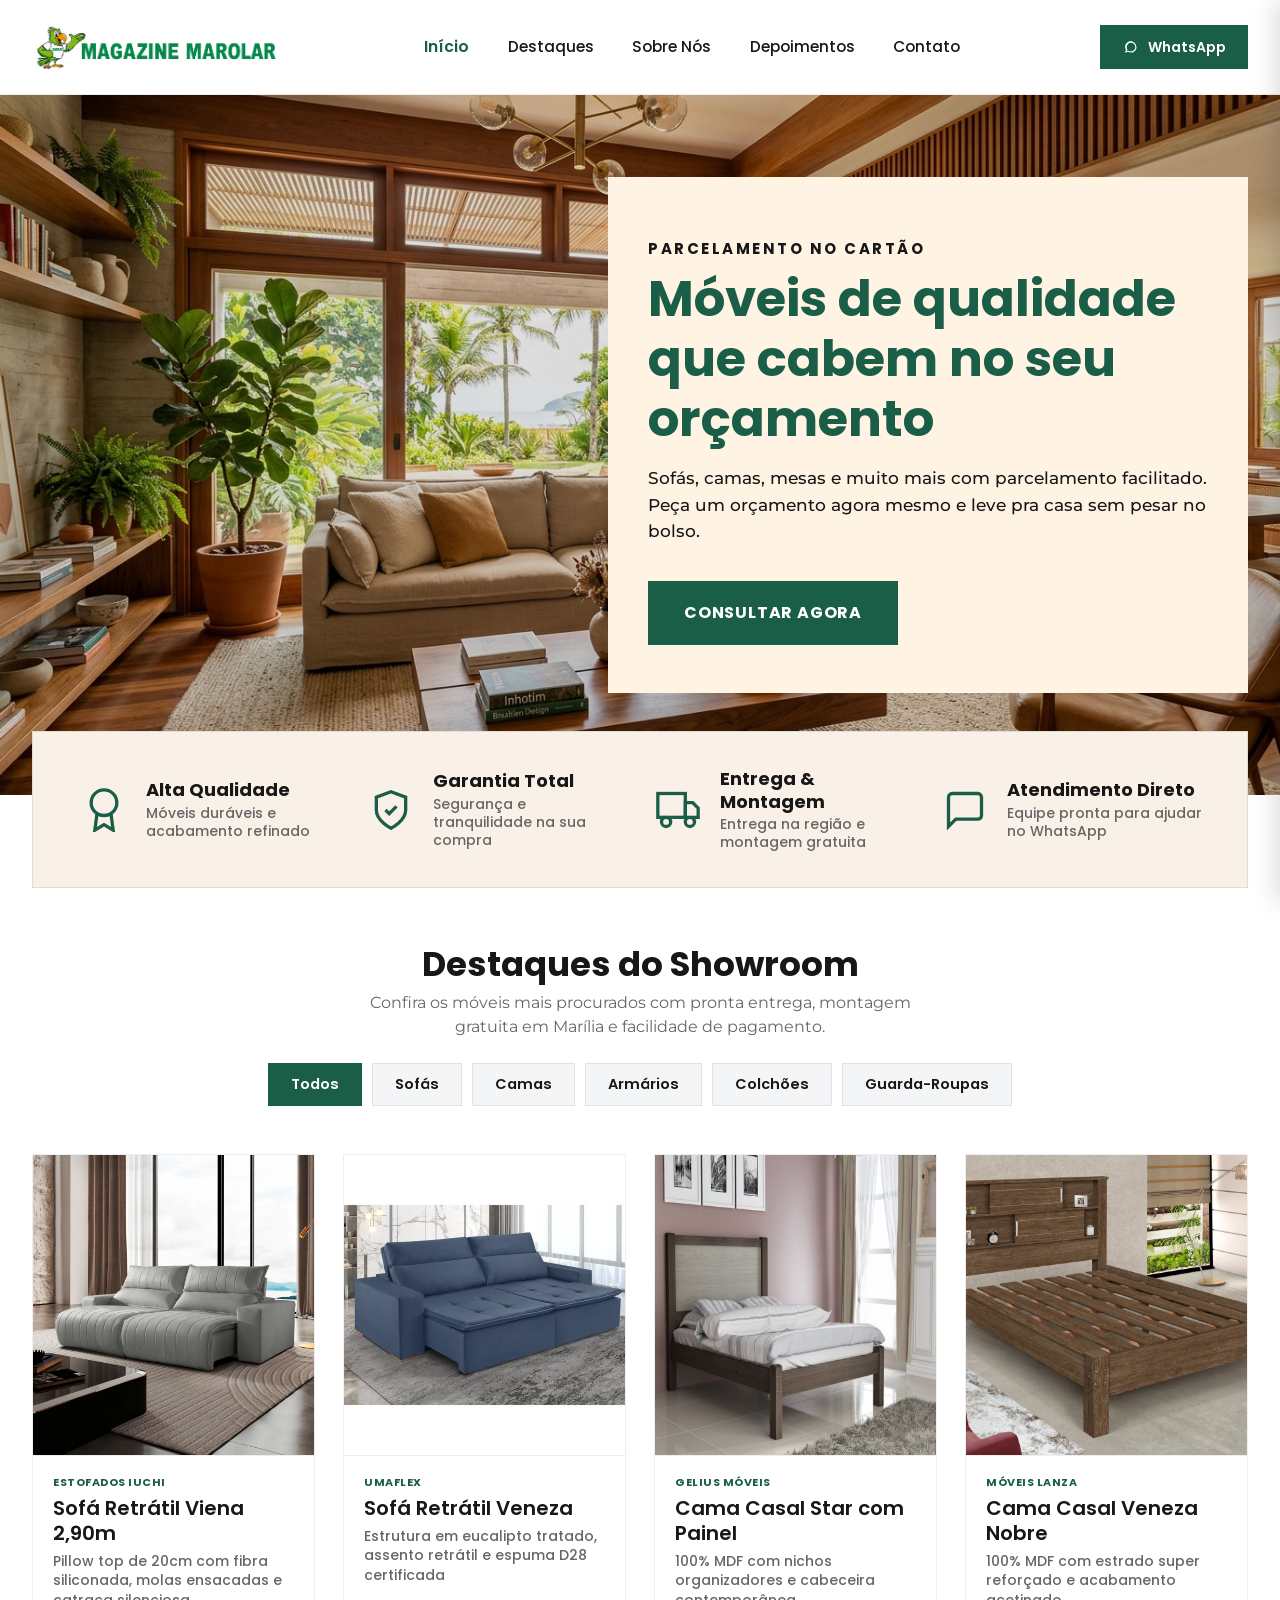
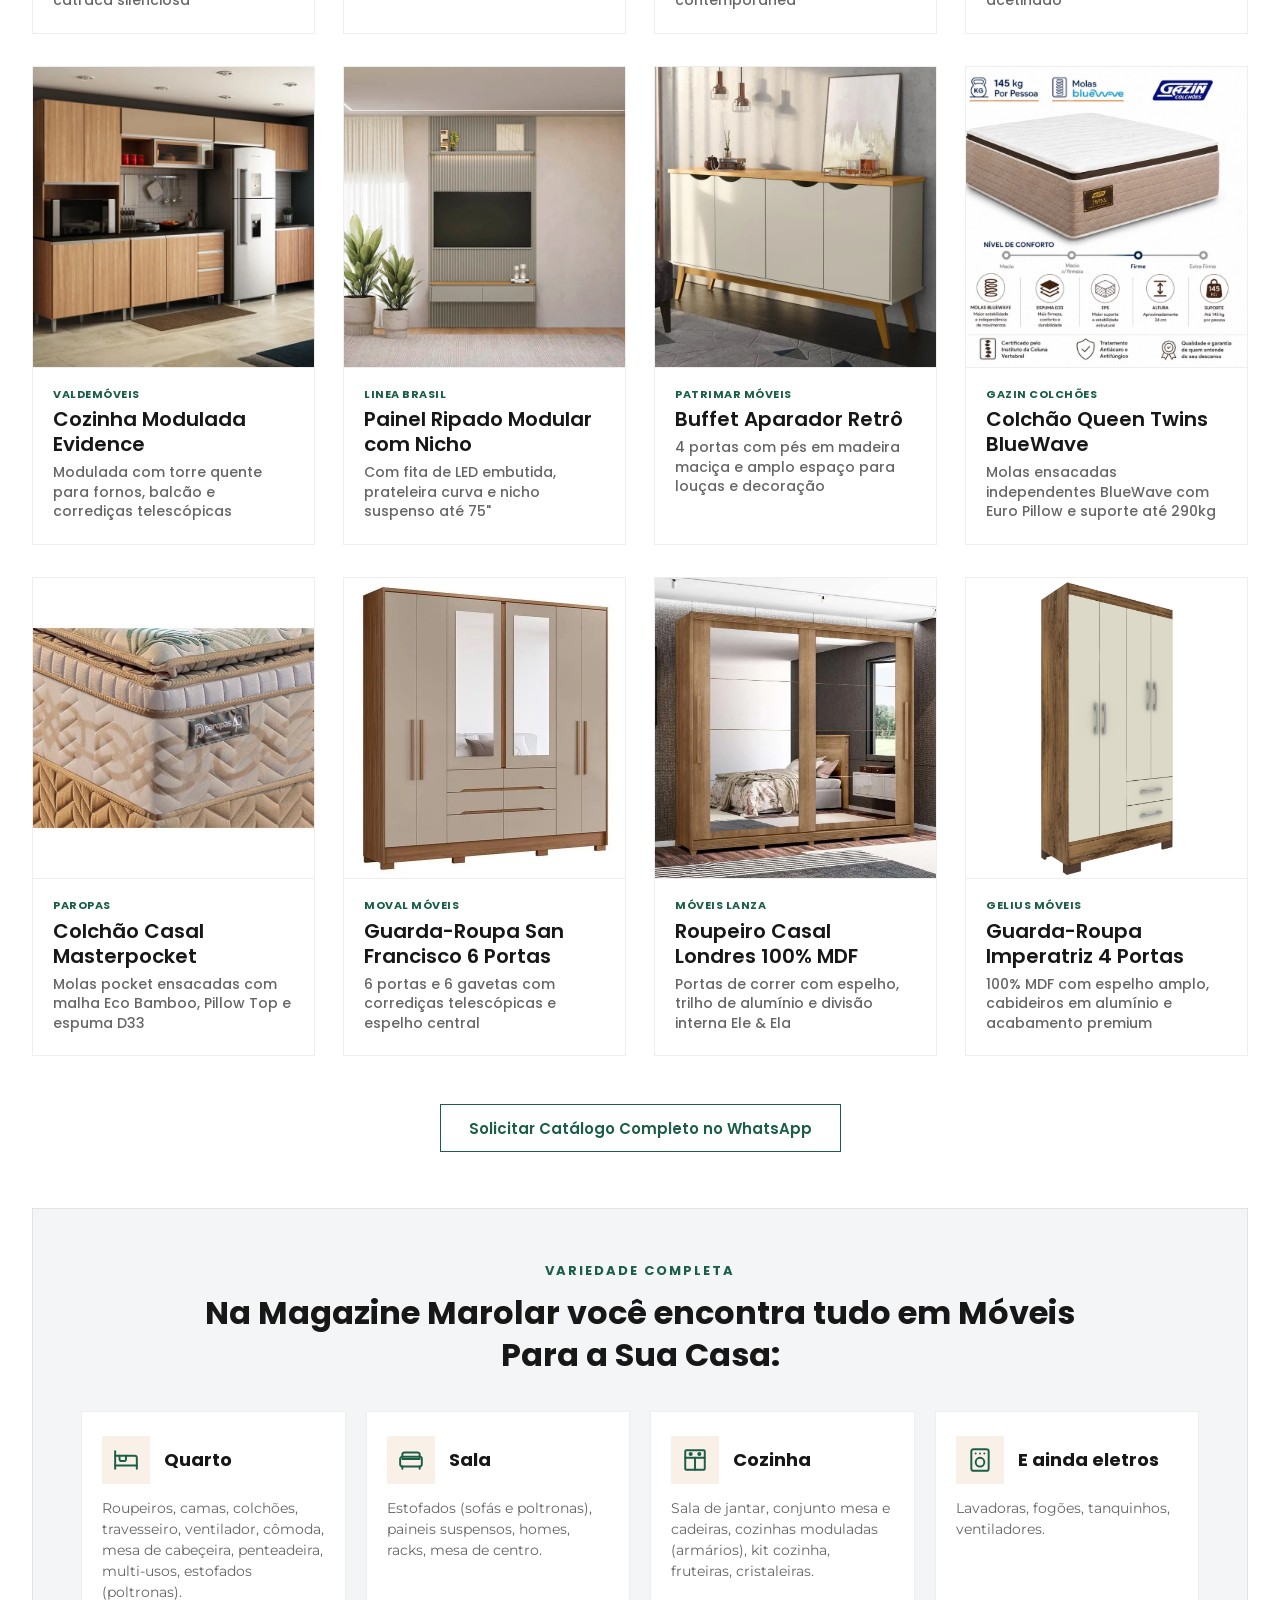
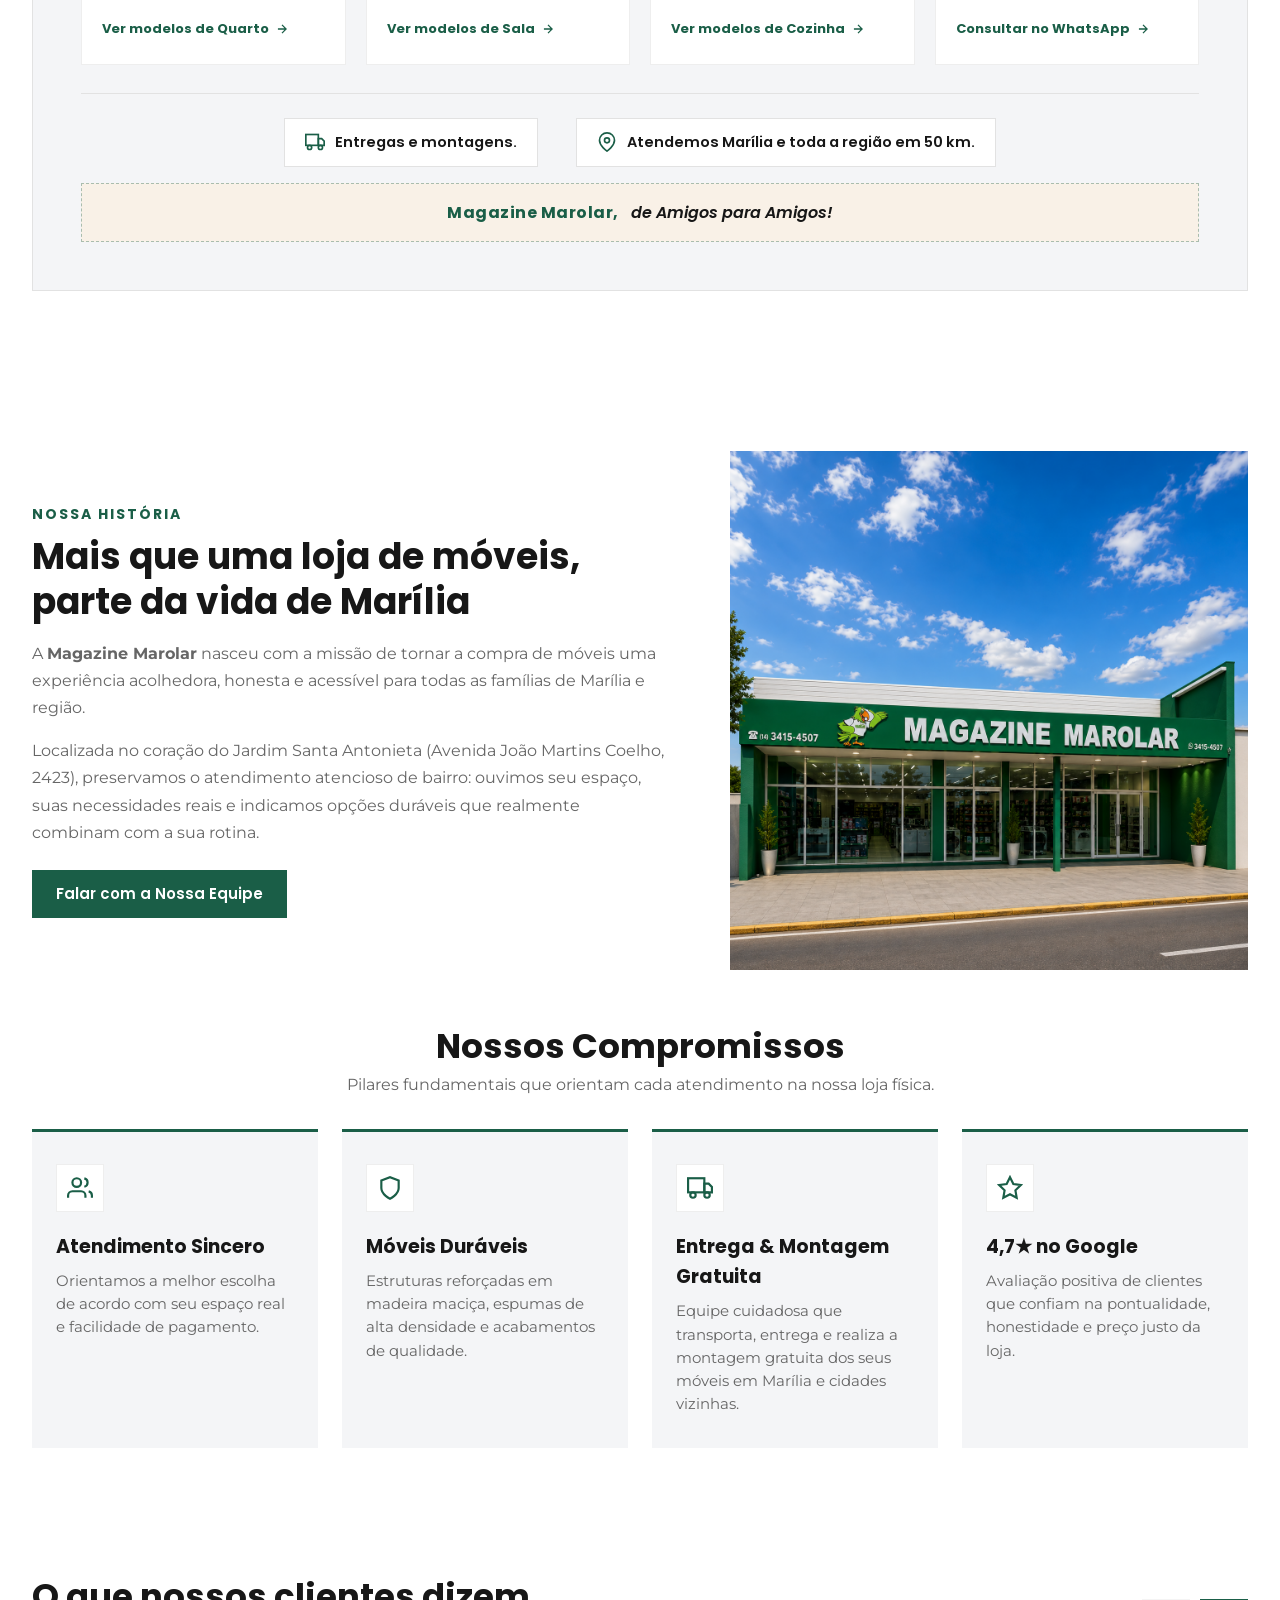
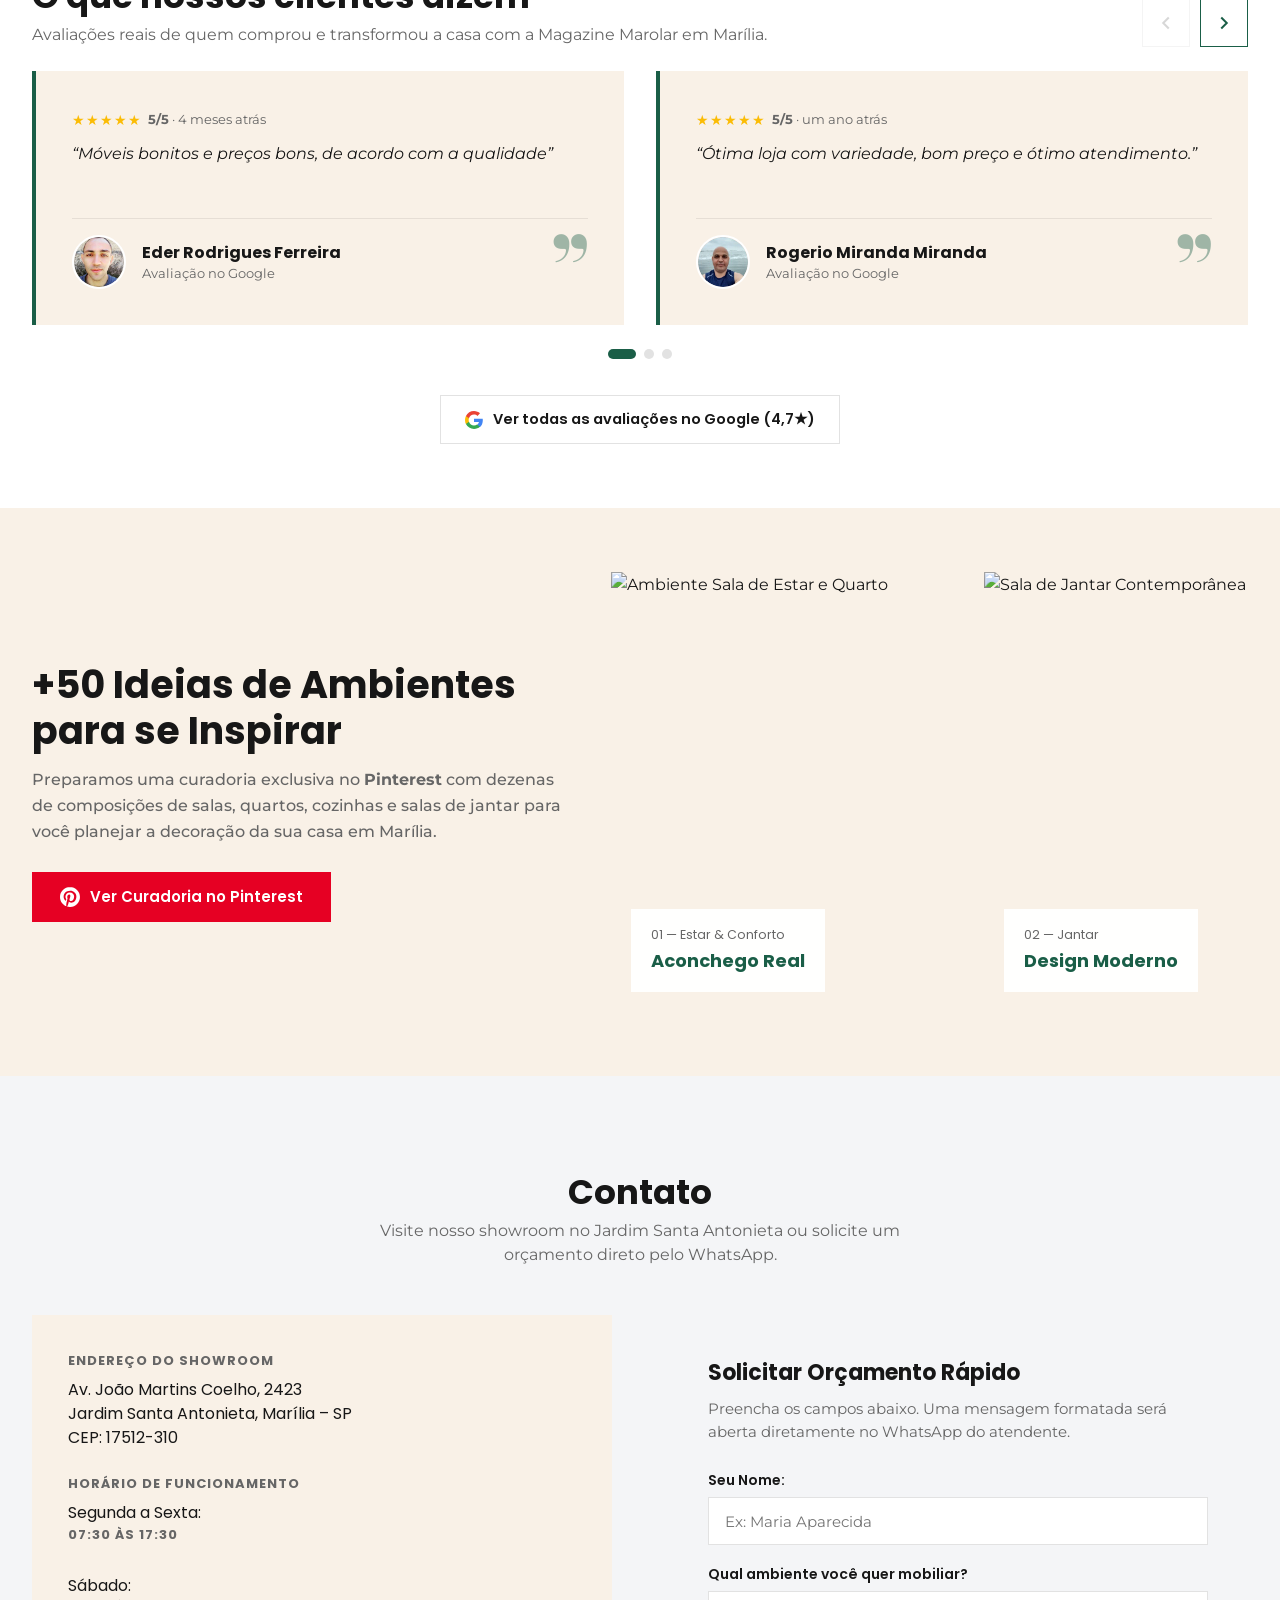
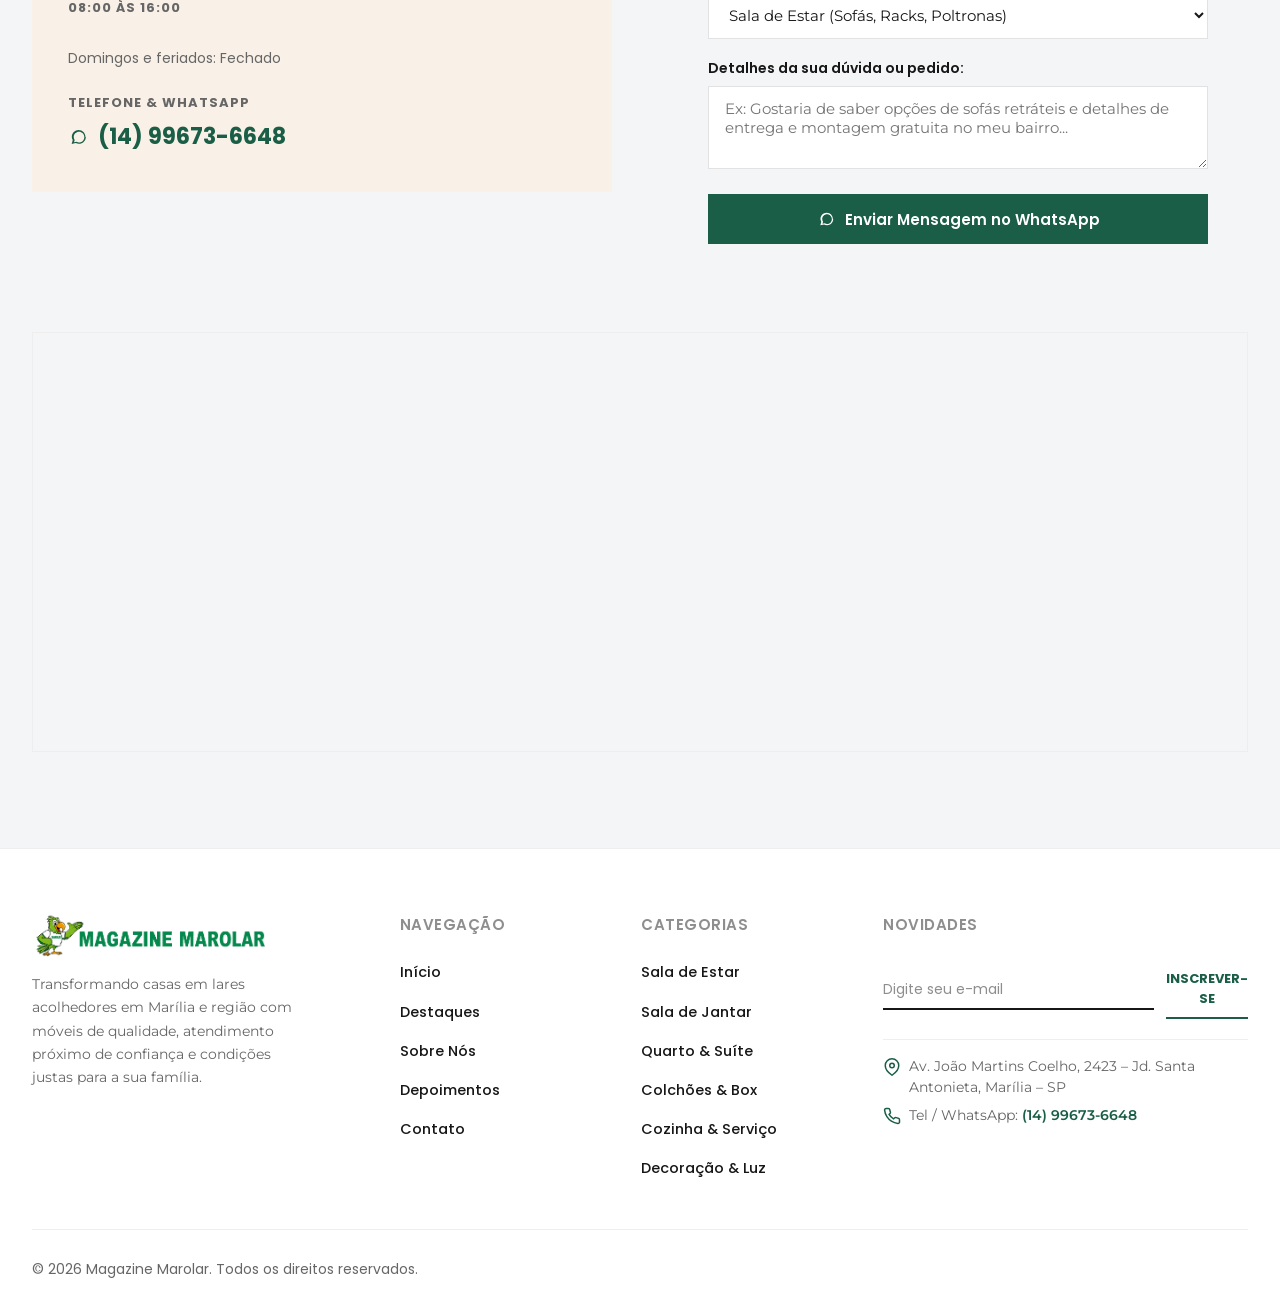
==== index.html @ 7751a925 "feat: adiciona secao integrada Tudo em Moveis para a sua Casa abaixo do catalogo" ====
<!DOCTYPE html>
<html lang="pt-BR">
<head>
  <meta charset="UTF-8">
  <meta name="viewport" content="width=device-width, initial-scale=1.0">
  <title>Magazine Marolar — Móveis e artigos para casa em Marília</title>
  <meta name="description" content="Magazine Marolar em Marília - SP: móveis para sala, quarto, cozinha, colchões e decoração com atendimento acolhedor de bairro, facilidade de pagamento, entrega na região e montagem gratuita.">
  <meta name="keywords" content="móveis Marília, loja de móveis Marília SP, sofás Marília, colchões Marília, Magazine Marolar, móveis Jardim Santa Antonieta">
  <link rel="canonical" href="https://magazinemarolar.com.br/">

  <!-- Favicon / Logo -->
  <link rel="icon" type="image/png" href="public/favicon.png">
  <link rel="apple-touch-icon" href="public/favicon.png">

  <!-- Open Graph -->
  <meta property="og:type" content="website">
  <meta property="og:title" content="Magazine Marolar — Móveis e artigos para casa em Marília">
  <meta property="og:description" content="Móveis para sala, quarto, cozinha e descanso com atendimento de bairro acolhedor e preço justo em Marília - SP.">
  <meta property="og:image" content="public/logo.png">
  <meta property="og:url" content="https://magazinemarolar.com.br/">

  <!-- Google Fonts: Fraunces, Poppins e Montserrat -->
  <link rel="preconnect" href="https://fonts.googleapis.com">
  <link rel="preconnect" href="https://fonts.gstatic.com" crossorigin>
  <link href="https://fonts.googleapis.com/css2?family=Fraunces:opsz,wght@9..144,400;9..144,600;9..144,700;9..144,900&family=Montserrat:ital,wght@0,300..800;1,300..800&family=Poppins:ital,wght@0,300;0,400;0,500;0,600;0,700;0,800;0,900;1,400;1,600&display=swap" rel="stylesheet">

  <link rel="stylesheet" href="css/style.css">

  <!-- Schema.org JSON-LD -->
  <script type="application/ld+json">
  {
    "@context": "https://schema.org",
    "@type": "FurnitureStore",
    "name": "Magazine Marolar",
    "image": "https://magazinemarolar.com.br/public/logo.png",
    "@id": "https://magazinemarolar.com.br",
    "url": "https://magazinemarolar.com.br",
    "telephone": "+5514996736648",
    "priceRange": "$$",
    "address": {
      "@type": "PostalAddress",
      "streetAddress": "Av. João Martins Coelho, 2423",
      "addressLocality": "Marília",
      "addressRegion": "SP",
      "postalCode": "17512-310",
      "addressCountry": "BR"
    },
    "geo": {
      "@type": "GeoCoordinates",
      "latitude": -22.1546776,
      "longitude": -49.9636192
    },
    "openingHoursSpecification": [
      {
        "@type": "OpeningHoursSpecification",
        "dayOfWeek": ["Monday", "Tuesday", "Wednesday", "Thursday", "Friday"],
        "opens": "07:30",
        "closes": "17:30"
      },
      {
        "@type": "OpeningHoursSpecification",
        "dayOfWeek": "Saturday",
        "opens": "08:00",
        "closes": "16:00"
      }
    ],
    "aggregateRating": {
      "@type": "AggregateRating",
      "ratingValue": "4.7",
      "reviewCount": "84"
    }
  }
  </script>
</head>
<body>

  <!-- ==========================================================================
       1. CABEÇALHO / HEADER (Logo Oficial + Menu na Ordem Correta)
       ========================================================================== -->
  <header class="site-header">
    <div class="container header-inner">
      <!-- Logo Oficial -->
      <a href="#inicio" class="brand-logo" aria-label="Magazine Marolar - Página Inicial">
        <img src="public/logo.png" alt="Magazine Marolar - Móveis e Artigos para Casa" class="site-logo-img">
      </a>

      <!-- Navegação Principal (Destaques, Sobre Nós, Depoimentos, Contato) -->
      <nav class="main-nav" aria-label="Navegação Principal">
        <ul class="nav-list">
          <li><a href="#inicio" class="nav-link active">Início</a></li>
          <li><a href="#produtos" class="nav-link">Destaques</a></li>
          <li><a href="#sobre" class="nav-link">Sobre Nós</a></li>
          <li><a href="#depoimentos" class="nav-link">Depoimentos</a></li>
          <li><a href="#contato" class="nav-link">Contato</a></li>
        </ul>
      </nav>

      <!-- Ações do Cabeçalho: Botão de WhatsApp -->
      <div class="header-actions">
        <a href="https://wa.me/5514996736648?text=Ol%C3%A1!%20Estou%20no%20site%20da%20Magazine%20Marolar%20e%20gostaria%20de%20um%20atendimento." target="_blank" rel="noopener noreferrer" class="btn-primary header-cta-desktop" style="height: 44px; padding: 0 22px; font-size: 14px; display: inline-flex; align-items: center; gap: 8px;">
          <svg width="18" height="18" viewBox="0 0 24 24" fill="currentColor"><path d="M12.031 6.172c-3.181 0-5.767 2.586-5.768 5.766-.001 1.298.38 2.27 1.019 3.287l-.711 2.598 2.664-.699c.971.53 1.83.81 2.796.81 3.183 0 5.769-2.588 5.77-5.768 0-3.18-2.587-5.794-5.77-5.794zm7.42 5.767c0 4.103-3.337 7.44-7.44 7.44-1.282 0-2.502-.335-3.578-.921l-4.433 1.163 1.183-4.32c-.672-1.127-1.03-2.42-1.03-3.362 0-4.103 3.337-7.44 7.44-7.44 4.104 0 7.458 3.337 7.458 7.44z"/></svg>
          WhatsApp
        </a>

        <!-- Botão Menu Mobile -->
        <button class="menu-toggle" aria-label="Abrir Menu Mobile" aria-expanded="false" aria-controls="mobile-nav-drawer">
          <svg width="28" height="28" viewBox="0 0 24 24" fill="none" stroke="currentColor" stroke-width="2"><line x1="3" y1="12" x2="21" y2="12"></line><line x1="3" y1="6" x2="21" y2="6"></line><line x1="3" y1="18" x2="21" y2="18"></line></svg>
        </button>
      </div>
    </div>
  </header>

  <!-- DRAWER MOBILE -->
  <div class="mobile-drawer-overlay" aria-hidden="true"></div>
  <aside class="mobile-drawer" id="mobile-nav-drawer" aria-hidden="true">
    <div class="mobile-drawer-header">
      <img src="public/logo.png" alt="Magazine Marolar" class="drawer-logo-img">
      <button class="mobile-drawer-close" aria-label="Fechar Menu" style="background:none; border:none; cursor:pointer;">
        <svg width="24" height="24" viewBox="0 0 24 24" fill="none" stroke="currentColor" stroke-width="2"><line x1="18" y1="6" x2="6" y2="18"></line><line x1="6" y1="6" x2="18" y2="18"></line></svg>
      </button>
    </div>
    <ul class="mobile-nav-list">
      <li><a href="#inicio" class="mobile-nav-link active">Início</a></li>
      <li><a href="#produtos" class="mobile-nav-link">Destaques</a></li>
      <li><a href="#sobre" class="mobile-nav-link">Sobre Nós</a></li>
      <li><a href="#depoimentos" class="mobile-nav-link">Depoimentos</a></li>
      <li><a href="#contato" class="mobile-nav-link">Contato</a></li>
    </ul>

    <div style="margin-top: auto; display: flex; flex-direction: column; gap: 12px;">
      <a href="https://wa.me/5514996736648" target="_blank" rel="noopener noreferrer" class="btn-primary" style="width: 100%; display: inline-flex; align-items: center; justify-content: center; gap: 8px;">
        <svg width="20" height="20" viewBox="0 0 24 24" fill="currentColor"><path d="M12.031 6.172c-3.181 0-5.767 2.586-5.768 5.766-.001 1.298.38 2.27 1.019 3.287l-.711 2.598 2.664-.699c.971.53 1.83.81 2.796.81 3.183 0 5.769-2.588 5.77-5.768 0-3.18-2.587-5.794-5.77-5.794zm7.42 5.767c0 4.103-3.337 7.44-7.44 7.44-1.282 0-2.502-.335-3.578-.921l-4.433 1.163 1.183-4.32c-.672-1.127-1.03-2.42-1.03-3.362 0-4.103 3.337-7.44 7.44-7.44 4.104 0 7.458 3.337 7.458 7.44z"/></svg>
        Falar no WhatsApp
      </a>
      <span style="font-size: 12px; color: var(--text-secondary); text-align: center;">
        Av. João Martins Coelho, 2423 · Jd. Santa Antonieta, Marília
      </span>
    </div>
  </aside>

  <main>
    <!-- ==========================================================================
         2. HERO SECTION (Nova Copy de Parcelamento + Sem Border Radius + Sem Sombra)
         ========================================================================== -->
    <section class="hero-furniro" id="inicio">
      <div class="container hero-container-inner">
        <div class="hero-panel-card">
          <span class="eyebrow">PARCELAMENTO NO CARTÃO</span>
          <h1>Móveis de qualidade que cabem no seu orçamento</h1>
          <p>
            Sofás, camas, mesas e muito mais com parcelamento facilitado. Peça um orçamento agora mesmo e leve pra casa sem pesar no bolso.
          </p>
          <a href="https://wa.me/5514996736648?text=Ol%C3%A1!%20Gostaria%20de%20solicitar%20um%20or%C3%A7amento%20com%20parcelamento%20facilitado%20na%20Magazine%20Marolar." target="_blank" rel="noopener noreferrer" class="btn-furniro-hero">
            CONSULTAR AGORA
          </a>
        </div>
      </div>
    </section>

    <!-- ==========================================================================
         3. TARJA DE DIFERENCIAIS FLUTUANTE (Ícones SVG + Sem Sombra)
         ========================================================================== -->
    <div class="container floating-trust-wrapper">
      <div class="floating-trust-card">
        <div class="floating-trust-grid">
          <!-- Item 1: Alta Qualidade -->
          <div class="trust-card-furniro">
            <div class="trust-icon-furniro">
              <svg width="44" height="44" viewBox="0 0 24 24" fill="none" stroke="currentColor" stroke-width="1.8"><circle cx="12" cy="8" r="7"></circle><polyline points="8.21 13.89 7 23 12 20 17 23 15.79 13.88"></polyline></svg>
            </div>
            <div class="trust-text-furniro">
              <h4>Alta Qualidade</h4>
              <p>Móveis duráveis e acabamento refinado</p>
            </div>
          </div>

          <!-- Item 2: Garantia Total -->
          <div class="trust-card-furniro">
            <div class="trust-icon-furniro">
              <svg width="44" height="44" viewBox="0 0 24 24" fill="none" stroke="currentColor" stroke-width="1.8"><path d="M12 22s8-4 8-10V5l-8-3-8 3v7c0 6 8 10 8 10z"></path><polyline points="9 12 11 14 15 10"></polyline></svg>
            </div>
            <div class="trust-text-furniro">
              <h4>Garantia Total</h4>
              <p>Segurança e tranquilidade na sua compra</p>
            </div>
          </div>

          <!-- Item 3: Entrega & Montagem Gratuita -->
          <div class="trust-card-furniro">
            <div class="trust-icon-furniro">
              <svg width="44" height="44" viewBox="0 0 24 24" fill="none" stroke="currentColor" stroke-width="1.8"><rect x="1" y="3" width="15" height="13"></rect><polygon points="16 8 20 8 23 11 23 16 16 16 16 8"></polygon><circle cx="5.5" cy="18.5" r="2.5"></circle><circle cx="18.5" cy="18.5" r="2.5"></circle></svg>
            </div>
            <div class="trust-text-furniro">
              <h4>Entrega &amp; Montagem</h4>
              <p>Entrega na região e montagem gratuita</p>
            </div>
          </div>

          <!-- Item 4: Atendimento Direto -->
          <div class="trust-card-furniro">
            <div class="trust-icon-furniro">
              <svg width="44" height="44" viewBox="0 0 24 24" fill="none" stroke="currentColor" stroke-width="1.8"><path d="M21 15a2 2 0 0 1-2 2H7l-4 4V5a2 2 0 0 1 2-2h14a2 2 0 0 1 2 2z"></path></svg>
            </div>
            <div class="trust-text-furniro">
              <h4>Atendimento Direto</h4>
              <p>Equipe pronta para ajudar no WhatsApp</p>
            </div>
          </div>
        </div>
      </div>
    </div>

    <!-- ==========================================================================
         4. DESTAQUES DO SHOWROOM (Filtros por Categoria & Marcas Parceiras)
         ========================================================================== -->
    <section class="section bg-white" id="produtos" style="padding-top: 16px;">
      <div class="container">
        <div class="section-header">
          <h2>Destaques do Showroom</h2>
          <p>Confira os móveis mais procurados com pronta entrega, montagem gratuita em Marília e facilidade de pagamento.</p>
          
          <!-- Filtros por Categoria -->
          <div class="showroom-filter-tabs">
            <button class="showroom-filter-btn active" data-filter="all">Todos</button>
            <button class="showroom-filter-btn" data-filter="sofas">Sofás</button>
            <button class="showroom-filter-btn" data-filter="camas">Camas</button>
            <button class="showroom-filter-btn" data-filter="armarios">Armários</button>
            <button class="showroom-filter-btn" data-filter="colchoes">Colchões</button>
            <button class="showroom-filter-btn" data-filter="guarda-roupas">Guarda-roupas</button>
          </div>
        </div>

        <div class="products-furniro-grid">
          <!-- 1. SOFÁS: Estofados Iuchi -->
          <div class="product-card-furniro" data-category="sofas">
            <div class="product-furniro-thumb">
              <img src="public/showroom/sofa-iuchi.jpg" alt="Sofá Retrátil e Reclinável Viena 2,90m - Estofados Iuchi">
              <div class="product-card-overlay">
                <a href="https://wa.me/5514996736648?text=Ol%C3%A1!%20Gostaria%20de%20consultar%20o%20*Sof%C3%A1%20Retr%C3%A1til%20Viena%202%2C90m%20(Estofados%20Iuchi)*." target="_blank" rel="noopener noreferrer" class="btn-overlay-card">
                  Consultar WhatsApp
                </a>
                <div class="overlay-actions-row">
                  <a href="https://wa.me/5514996736648?text=Ol%C3%A1!%20Quero%20or%C3%A7amento%20do%20Sof%C3%A1%20Viena%20Iuchi." target="_blank" rel="noopener noreferrer" class="overlay-action-link">Orçamento Rápido</a>
                </div>
              </div>
            </div>
            <div class="product-furniro-body">
              <span class="product-card-brand-badge">Estofados Iuchi</span>
              <h3 class="product-furniro-name">Sofá Retrátil Viena 2,90m</h3>
              <p class="product-furniro-desc">Pillow top de 20cm com fibra siliconada, molas ensacadas e catraca silenciosa</p>
            </div>
          </div>

          <!-- 2. SOFÁS: Umaflex -->
          <div class="product-card-furniro" data-category="sofas">
            <div class="product-furniro-thumb">
              <img src="public/showroom/sofa-umaflex.jpg" alt="Sofá Retrátil e Reclinável Veneza 3 Lugares - Umaflex">
              <div class="product-card-overlay">
                <a href="https://wa.me/5514996736648?text=Ol%C3%A1!%20Gostaria%20de%20consultar%20o%20*Sof%C3%A1%20Retr%C3%A1til%20Veneza%20(Umaflex)*." target="_blank" rel="noopener noreferrer" class="btn-overlay-card">
                  Consultar WhatsApp
                </a>
                <div class="overlay-actions-row">
                  <a href="https://wa.me/5514996736648?text=Ol%C3%A1!%20Quero%20or%C3%A7amento%20do%20Sof%C3%A1%20Umaflex." target="_blank" rel="noopener noreferrer" class="overlay-action-link">Orçamento Rápido</a>
                </div>
              </div>
            </div>
            <div class="product-furniro-body">
              <span class="product-card-brand-badge">Umaflex</span>
              <h3 class="product-furniro-name">Sofá Retrátil Veneza</h3>
              <p class="product-furniro-desc">Estrutura em eucalipto tratado, assento retrátil e espuma D28 certificada</p>
            </div>
          </div>

          <!-- 3. CAMAS: Gelius Móveis -->
          <div class="product-card-furniro" data-category="camas">
            <div class="product-furniro-thumb">
              <img src="public/showroom/cama-gelius.jpg" alt="Cama Casal Star com Painel - Gelius Móveis">
              <div class="product-card-overlay">
                <a href="https://wa.me/5514996736648?text=Ol%C3%A1!%20Gostaria%20de%20consultar%20a%20*Cama%20Casal%20Star%20(Gelius%20M%C3%B3veis)*." target="_blank" rel="noopener noreferrer" class="btn-overlay-card">
                  Consultar WhatsApp
                </a>
                <div class="overlay-actions-row">
                  <a href="https://wa.me/5514996736648?text=Ol%C3%A1!%20Quero%20or%C3%A7amento%20da%20Cama%20Gelius." target="_blank" rel="noopener noreferrer" class="overlay-action-link">Orçamento Rápido</a>
                </div>
              </div>
            </div>
            <div class="product-furniro-body">
              <span class="product-card-brand-badge">Gelius Móveis</span>
              <h3 class="product-furniro-name">Cama Casal Star com Painel</h3>
              <p class="product-furniro-desc">100% MDF com nichos organizadores e cabeceira contemporânea</p>
            </div>
          </div>

          <!-- 4. CAMAS: Móveis Lanza -->
          <div class="product-card-furniro" data-category="camas">
            <div class="product-furniro-thumb">
              <img src="public/showroom/cama-lanza.jpg" alt="Cama Casal Veneza Nobre 100% MDF - Móveis Lanza">
              <div class="product-card-overlay">
                <a href="https://wa.me/5514996736648?text=Ol%C3%A1!%20Gostaria%20de%20consultar%20a%20*Cama%20Casal%20Veneza%20Nobre%20(M%C3%B3veis%20Lanza)*." target="_blank" rel="noopener noreferrer" class="btn-overlay-card">
                  Consultar WhatsApp
                </a>
                <div class="overlay-actions-row">
                  <a href="https://wa.me/5514996736648?text=Ol%C3%A1!%20Quero%20or%C3%A7amento%20da%20Cama%20Lanza." target="_blank" rel="noopener noreferrer" class="overlay-action-link">Orçamento Rápido</a>
                </div>
              </div>
            </div>
            <div class="product-furniro-body">
              <span class="product-card-brand-badge">Móveis Lanza</span>
              <h3 class="product-furniro-name">Cama Casal Veneza Nobre</h3>
              <p class="product-furniro-desc">100% MDF com estrado super reforçado e acabamento acetinado</p>
            </div>
          </div>

          <!-- 5. ARMÁRIOS: Valdemóveis -->
          <div class="product-card-furniro" data-category="armarios">
            <div class="product-furniro-thumb">
              <img src="public/showroom/cozinha-valdemoveis.jpg" alt="Cozinha Modulada Evidence com Tampos - Valdemóveis">
              <div class="product-card-overlay">
                <a href="https://wa.me/5514996736648?text=Ol%C3%A1!%20Gostaria%20de%20consultar%20a%20*Cozinha%20Modulada%20Evidence%20(Valdem%C3%B3veis)*." target="_blank" rel="noopener noreferrer" class="btn-overlay-card">
                  Consultar WhatsApp
                </a>
                <div class="overlay-actions-row">
                  <a href="https://wa.me/5514996736648?text=Ol%C3%A1!%20Quero%20or%C3%A7amento%20da%20Cozinha%20Valdem%C3%B3veis." target="_blank" rel="noopener noreferrer" class="overlay-action-link">Orçamento Rápido</a>
                </div>
              </div>
            </div>
            <div class="product-furniro-body">
              <span class="product-card-brand-badge">Valdemóveis</span>
              <h3 class="product-furniro-name">Cozinha Modulada Evidence</h3>
              <p class="product-furniro-desc">Modulada com torre quente para fornos, balcão e corrediças telescópicas</p>
            </div>
          </div>

          <!-- 6. ARMÁRIOS: Linea Brasil -->
          <div class="product-card-furniro" data-category="armarios">
            <div class="product-furniro-thumb">
              <img src="public/showroom/painel-linea.jpg" alt="Painel Ripado Modular com Nicho e Prateleira Curva - Linea Brasil">
              <div class="product-card-overlay">
                <a href="https://wa.me/5514996736648?text=Ol%C3%A1!%20Gostaria%20de%20consultar%20o%20*Painel%20Ripado%20Modular%20(Linea%20Brasil)*." target="_blank" rel="noopener noreferrer" class="btn-overlay-card">
                  Consultar WhatsApp
                </a>
                <div class="overlay-actions-row">
                  <a href="https://wa.me/5514996736648?text=Ol%C3%A1!%20Quero%20or%C3%A7amento%20do%20Painel%20Linea%20Brasil." target="_blank" rel="noopener noreferrer" class="overlay-action-link">Orçamento Rápido</a>
                </div>
              </div>
            </div>
            <div class="product-furniro-body">
              <span class="product-card-brand-badge">Linea Brasil</span>
              <h3 class="product-furniro-name">Painel Ripado Modular com Nicho</h3>
              <p class="product-furniro-desc">Com fita de LED embutida, prateleira curva e nicho suspenso até 75"</p>
            </div>
          </div>

          <!-- 7. ARMÁRIOS: Patrimar Móveis -->
          <div class="product-card-furniro" data-category="armarios">
            <div class="product-furniro-thumb">
              <img src="public/showroom/buffet-patrimar.jpg" alt="Buffet Aparador Retrô 4 Portas - Patrimar Móveis">
              <div class="product-card-overlay">
                <a href="https://wa.me/5514996736648?text=Ol%C3%A1!%20Gostaria%20de%20consultar%20o%20*Buffet%20Aparador%20Retr%C3%B4%20(Patrimar%20M%C3%B3veis)*." target="_blank" rel="noopener noreferrer" class="btn-overlay-card">
                  Consultar WhatsApp
                </a>
                <div class="overlay-actions-row">
                  <a href="https://wa.me/5514996736648?text=Ol%C3%A1!%20Quero%20or%C3%A7amento%20do%20Buffet%20Patrimar." target="_blank" rel="noopener noreferrer" class="overlay-action-link">Orçamento Rápido</a>
                </div>
              </div>
            </div>
            <div class="product-furniro-body">
              <span class="product-card-brand-badge">Patrimar Móveis</span>
              <h3 class="product-furniro-name">Buffet Aparador Retrô</h3>
              <p class="product-furniro-desc">4 portas com pés em madeira maciça e amplo espaço para louças e decoração</p>
            </div>
          </div>

          <!-- 8. COLCHÕES: Gazin Colchões -->
          <div class="product-card-furniro" data-category="colchoes">
            <div class="product-furniro-thumb">
              <img src="public/showroom/colchao-gazin.jpg" alt="Colchão Queen Twins Molas BlueWave - Gazin Colchões">
              <div class="product-card-overlay">
                <a href="https://wa.me/5514996736648?text=Ol%C3%A1!%20Gostaria%20de%20consultar%20o%20*Colch%C3%A3o%20Twins%20BlueWave%20(Gazin%20Colch%C3%B5es)*." target="_blank" rel="noopener noreferrer" class="btn-overlay-card">
                  Consultar WhatsApp
                </a>
                <div class="overlay-actions-row">
                  <a href="https://wa.me/5514996736648?text=Ol%C3%A1!%20Quero%20or%C3%A7amento%20do%20Colch%C3%A3o%20Gazin." target="_blank" rel="noopener noreferrer" class="overlay-action-link">Orçamento Rápido</a>
                </div>
              </div>
            </div>
            <div class="product-furniro-body">
              <span class="product-card-brand-badge">Gazin Colchões</span>
              <h3 class="product-furniro-name">Colchão Queen Twins BlueWave</h3>
              <p class="product-furniro-desc">Molas ensacadas independentes BlueWave com Euro Pillow e suporte até 290kg</p>
            </div>
          </div>

          <!-- 9. COLCHÕES: Paropas -->
          <div class="product-card-furniro" data-category="colchoes">
            <div class="product-furniro-thumb">
              <img src="public/showroom/colchao-paropas.jpg" alt="Colchão Casal Masterpocket Eco Bamboo - Paropas">
              <div class="product-card-overlay">
                <a href="https://wa.me/5514996736648?text=Ol%C3%A1!%20Gostaria%20de%20consultar%20o%20*Colch%C3%A3o%20Masterpocket%20(Paropas)*." target="_blank" rel="noopener noreferrer" class="btn-overlay-card">
                  Consultar WhatsApp
                </a>
                <div class="overlay-actions-row">
                  <a href="https://wa.me/5514996736648?text=Ol%C3%A1!%20Quero%20or%C3%A7amento%20do%20Colch%C3%A3o%20Paropas." target="_blank" rel="noopener noreferrer" class="overlay-action-link">Orçamento Rápido</a>
                </div>
              </div>
            </div>
            <div class="product-furniro-body">
              <span class="product-card-brand-badge">Paropas</span>
              <h3 class="product-furniro-name">Colchão Casal Masterpocket</h3>
              <p class="product-furniro-desc">Molas pocket ensacadas com malha Eco Bamboo, Pillow Top e espuma D33</p>
            </div>
          </div>

          <!-- 10. GUARDA-ROUPAS: Moval Móveis -->
          <div class="product-card-furniro" data-category="guarda-roupas">
            <div class="product-furniro-thumb">
              <img src="public/showroom/guarda-roupa-moval.jpg" alt="Guarda-Roupa Casal San Francisco 6 Portas e 6 Gavetas com Espelho - Moval Móveis">
              <div class="product-card-overlay">
                <a href="https://wa.me/5514996736648?text=Ol%C3%A1!%20Gostaria%20de%20consultar%20o%20*Guarda-Roupa%20San%20Francisco%20(Moval%20M%C3%B3veis)*." target="_blank" rel="noopener noreferrer" class="btn-overlay-card">
                  Consultar WhatsApp
                </a>
                <div class="overlay-actions-row">
                  <a href="https://wa.me/5514996736648?text=Ol%C3%A1!%20Quero%20or%C3%A7amento%20do%20Guarda-Roupa%20Moval." target="_blank" rel="noopener noreferrer" class="overlay-action-link">Orçamento Rápido</a>
                </div>
              </div>
            </div>
            <div class="product-furniro-body">
              <span class="product-card-brand-badge">Moval Móveis</span>
              <h3 class="product-furniro-name">Guarda-Roupa San Francisco 6 Portas</h3>
              <p class="product-furniro-desc">6 portas e 6 gavetas com corrediças telescópicas e espelho central</p>
            </div>
          </div>

          <!-- 11. GUARDA-ROUPAS: Móveis Lanza -->
          <div class="product-card-furniro" data-category="guarda-roupas">
            <div class="product-furniro-thumb">
              <img src="public/showroom/roupeiro-lanza.jpg" alt="Roupeiro Casal Londres 100% MDF com Espelho - Móveis Lanza">
              <div class="product-card-overlay">
                <a href="https://wa.me/5514996736648?text=Ol%C3%A1!%20Gostaria%20de%20consultar%20o%20*Roupeiro%20Londres%20(M%C3%B3veis%20Lanza)*." target="_blank" rel="noopener noreferrer" class="btn-overlay-card">
                  Consultar WhatsApp
                </a>
                <div class="overlay-actions-row">
                  <a href="https://wa.me/5514996736648?text=Ol%C3%A1!%20Quero%20or%C3%A7amento%20do%20Roupeiro%20Lanza." target="_blank" rel="noopener noreferrer" class="overlay-action-link">Orçamento Rápido</a>
                </div>
              </div>
            </div>
            <div class="product-furniro-body">
              <span class="product-card-brand-badge">Móveis Lanza</span>
              <h3 class="product-furniro-name">Roupeiro Casal Londres 100% MDF</h3>
              <p class="product-furniro-desc">Portas de correr com espelho, trilho de alumínio e divisão interna Ele &amp; Ela</p>
            </div>
          </div>

          <!-- 12. GUARDA-ROUPAS: Gelius Móveis -->
          <div class="product-card-furniro" data-category="guarda-roupas">
            <div class="product-furniro-thumb">
              <img src="public/showroom/guarda-roupa-gelius.jpg" alt="Guarda-Roupa Casal Imperatriz 4 Portas MDF com Espelho - Gelius Móveis">
              <div class="product-card-overlay">
                <a href="https://wa.me/5514996736648?text=Ol%C3%A1!%20Gostaria%20de%20consultar%20o%20*Guarda-Roupa%20Imperatriz%20(Gelius%20M%C3%B3veis)*." target="_blank" rel="noopener noreferrer" class="btn-overlay-card">
                  Consultar WhatsApp
                </a>
                <div class="overlay-actions-row">
                  <a href="https://wa.me/5514996736648?text=Ol%C3%A1!%20Quero%20or%C3%A7amento%20do%20Guarda-Roupa%20Gelius." target="_blank" rel="noopener noreferrer" class="overlay-action-link">Orçamento Rápido</a>
                </div>
              </div>
            </div>
            <div class="product-furniro-body">
              <span class="product-card-brand-badge">Gelius Móveis</span>
              <h3 class="product-furniro-name">Guarda-Roupa Imperatriz 4 Portas</h3>
              <p class="product-furniro-desc">100% MDF com espelho amplo, cabideiros em alumínio e acabamento premium</p>
            </div>
          </div>
        </div>

        <!-- Botão WhatsApp Catálogo (100% Responsivo) -->
        <div style="text-align: center;">
          <a href="https://wa.me/5514996736648?text=Ol%C3%A1!%20Gostaria%20de%20solicitar%20o%20cat%C3%A1logo%20completo%20de%20m%C3%B3veis%20das%20marcas%20parceiras%20da%20Magazine%20Marolar." target="_blank" rel="noopener noreferrer" class="btn-furniro-outline">
            Solicitar Catálogo Completo no WhatsApp
          </a>
        </div>

        <!-- Seção Integrada: Tudo em Móveis para a sua Casa -->
        <div class="catalog-everything-section">
          <div class="catalog-everything-header">
            <span class="catalog-everything-eyebrow">Variedade Completa</span>
            <h3 class="catalog-everything-title">Na Magazine Marolar você encontra tudo em Móveis Para a Sua Casa:</h3>
          </div>

          <div class="catalog-categories-grid">
            <!-- 1. Quarto -->
            <a href="categorias/quarto.html" class="catalog-cat-card">
              <div class="catalog-cat-icon-row">
                <div class="catalog-cat-icon">
                  <svg width="26" height="26" viewBox="0 0 24 24" fill="none" stroke="currentColor" stroke-width="1.8" stroke-linecap="round" stroke-linejoin="round">
                    <path d="M2 4v16"></path>
                    <path d="M2 8h18a2 2 0 0 1 2 2v10"></path>
                    <path d="M2 17h20"></path>
                    <path d="M6 8v3a2 2 0 0 0 2 2h2a2 2 0 0 0 2-2V8"></path>
                  </svg>
                </div>
                <div class="catalog-cat-info">
                  <h4>Quarto</h4>
                </div>
              </div>
              <div class="catalog-cat-info">
                <p>Roupeiros, camas, colchões, travesseiro, ventilador, cômoda, mesa de cabeçeira, penteadeira, multi-usos, estofados (poltronas).</p>
                <span class="catalog-cat-link">Ver modelos de Quarto <svg width="14" height="14" viewBox="0 0 24 24" fill="none" stroke="currentColor" stroke-width="2.2"><path d="M5 12h14M12 5l7 7-7 7"/></svg></span>
              </div>
            </a>

            <!-- 2. Sala -->
            <a href="categorias/sala-de-estar.html" class="catalog-cat-card">
              <div class="catalog-cat-icon-row">
                <div class="catalog-cat-icon">
                  <svg width="26" height="26" viewBox="0 0 24 24" fill="none" stroke="currentColor" stroke-width="1.8" stroke-linecap="round" stroke-linejoin="round">
                    <path d="M20 9V7a2 2 0 0 0-2-2H6a2 2 0 0 0-2 2v2"></path>
                    <path d="M2 11v5a2 2 0 0 0 2 2h16a2 2 0 0 0 2-2v-5a2 2 0 0 0-2-2H4a2 2 0 0 0-2 2z"></path>
                    <path d="M4 18v2"></path>
                    <path d="M20 18v2"></path>
                    <path d="M4 11h16"></path>
                  </svg>
                </div>
                <div class="catalog-cat-info">
                  <h4>Sala</h4>
                </div>
              </div>
              <div class="catalog-cat-info">
                <p>Estofados (sofás e poltronas), paineis suspensos, homes, racks, mesa de centro.</p>
                <span class="catalog-cat-link">Ver modelos de Sala <svg width="14" height="14" viewBox="0 0 24 24" fill="none" stroke="currentColor" stroke-width="2.2"><path d="M5 12h14M12 5l7 7-7 7"/></svg></span>
              </div>
            </a>

            <!-- 3. Cozinha -->
            <a href="categorias/cozinha-e-area-de-servico.html" class="catalog-cat-card">
              <div class="catalog-cat-icon-row">
                <div class="catalog-cat-icon">
                  <svg width="26" height="26" viewBox="0 0 24 24" fill="none" stroke="currentColor" stroke-width="1.8" stroke-linecap="round" stroke-linejoin="round">
                    <rect x="3" y="3" width="18" height="18" rx="1"></rect>
                    <line x1="3" y1="10" x2="21" y2="10"></line>
                    <line x1="12" y1="10" x2="12" y2="21"></line>
                    <circle cx="8" cy="6.5" r="1"></circle>
                    <circle cx="16" cy="6.5" r="1"></circle>
                  </svg>
                </div>
                <div class="catalog-cat-info">
                  <h4>Cozinha</h4>
                </div>
              </div>
              <div class="catalog-cat-info">
                <p>Sala de jantar, conjunto mesa e cadeiras, cozinhas moduladas (armários), kit cozinha, fruteiras, cristaleiras.</p>
                <span class="catalog-cat-link">Ver modelos de Cozinha <svg width="14" height="14" viewBox="0 0 24 24" fill="none" stroke="currentColor" stroke-width="2.2"><path d="M5 12h14M12 5l7 7-7 7"/></svg></span>
              </div>
            </a>

            <!-- 4. E ainda eletros -->
            <a href="https://wa.me/5514996736648?text=Ol%C3%A1!%20Gostaria%20de%20consultar%20a%20linha%20de%20Eletros%20da%20Magazine%20Marolar%20(lavadoras%2C%20fog%C3%B5es%2C%20tanquinhos%2C%20ventiladores)." target="_blank" rel="noopener noreferrer" class="catalog-cat-card">
              <div class="catalog-cat-icon-row">
                <div class="catalog-cat-icon">
                  <svg width="26" height="26" viewBox="0 0 24 24" fill="none" stroke="currentColor" stroke-width="1.8" stroke-linecap="round" stroke-linejoin="round">
                    <rect x="4" y="2" width="16" height="20" rx="2"></rect>
                    <circle cx="12" cy="14" r="4"></circle>
                    <line x1="8" y1="6" x2="8.01" y2="6"></line>
                    <line x1="12" y1="6" x2="12.01" y2="6"></line>
                    <line x1="16" y1="6" x2="16.01" y2="6"></line>
                  </svg>
                </div>
                <div class="catalog-cat-info">
                  <h4>E ainda eletros</h4>
                </div>
              </div>
              <div class="catalog-cat-info">
                <p>Lavadoras, fogões, tanquinhos, ventiladores.</p>
                <span class="catalog-cat-link">Consultar no WhatsApp <svg width="14" height="14" viewBox="0 0 24 24" fill="none" stroke="currentColor" stroke-width="2.2"><path d="M5 12h14M12 5l7 7-7 7"/></svg></span>
              </div>
            </a>
          </div>

          <!-- Faixa de Entregas, Região & Slogan -->
          <div class="catalog-everything-bottom">
            <div class="catalog-highlights-row">
              <div class="catalog-highlight-badge">
                <svg width="20" height="20" viewBox="0 0 24 24" fill="none" stroke="currentColor" stroke-width="2"><rect x="1" y="3" width="15" height="13"></rect><polygon points="16 8 20 8 23 11 23 16 16 16 8"></polygon><circle cx="5.5" cy="18.5" r="2.5"></circle><circle cx="18.5" cy="18.5" r="2.5"></circle></svg>
                <span>Entregas e montagens.</span>
              </div>
              <div class="catalog-highlight-badge">
                <svg width="20" height="20" viewBox="0 0 24 24" fill="none" stroke="currentColor" stroke-width="2"><path d="M21 10c0 7-9 13-9 13s-9-6-9-13a9 9 0 0 1 18 0z"></path><circle cx="12" cy="10" r="3"></circle></svg>
                <span>Atendemos Marília e toda a região em 50 km.</span>
              </div>
            </div>

            <div class="catalog-slogan-banner">
              <span class="catalog-slogan-brand">Magazine Marolar,</span>
              <span class="catalog-slogan-phrase">de Amigos para Amigos!</span>
            </div>
          </div>
        </div>
      </div>
    </section>

    <!-- ==========================================================================
         5. SEÇÃO SOBRE NÓS & COMPROMISSOS (Nossa História)
         ========================================================================== -->
    <section class="section bg-white about-section" id="sobre">
      <div class="container">
        <!-- História e Identidade -->
        <div class="about-story-grid">
          <div class="about-story-text">
            <span class="eyebrow" style="display: block; font-family: var(--font-heading); font-size: 14px; font-weight: 700; letter-spacing: 2px; color: var(--primary-color); text-transform: uppercase; margin-bottom: 8px;">Nossa História</span>
            <h2>Mais que uma loja de móveis, parte da vida de Marília</h2>
            <p>
              A <strong>Magazine Marolar</strong> nasceu com a missão de tornar a compra de móveis uma experiência acolhedora, honesta e acessível para todas as famílias de Marília e região.
            </p>
            <p>
              Localizada no coração do Jardim Santa Antonieta (Avenida João Martins Coelho, 2423), preservamos o atendimento atencioso de bairro: ouvimos seu espaço, suas necessidades reais e indicamos opções duráveis que realmente combinam com a sua rotina.
            </p>
            <div style="margin-top: 24px;">
              <a href="https://wa.me/5514996736648?text=Ol%C3%A1!%20Gostaria%20de%20saber%20mais%20sobre%20a%20Magazine%20Marolar." target="_blank" rel="noopener noreferrer" class="btn-primary">
                Falar com a Nossa Equipe
              </a>
            </div>
          </div>

          <div class="about-story-image">
            <img src="public/fachada.png" alt="Fachada da loja Magazine Marolar em Marília - SP">
          </div>
        </div>

        <!-- 4 Compromissos da Loja (Com Ícones SVG Elegantes Sem Emojis) -->
        <div class="section-header" style="margin-bottom: 32px;">
          <h2>Nossos Compromissos</h2>
          <p>Pilares fundamentais que orientam cada atendimento na nossa loja física.</p>
        </div>

        <div class="pillars-grid">
          <!-- Pilar 1: Atendimento Sincero -->
          <div class="pillar-card">
            <div class="pillar-icon" aria-hidden="true">
              <svg width="26" height="26" viewBox="0 0 24 24" fill="none" stroke="currentColor" stroke-width="2"><path d="M17 21v-2a4 4 0 0 0-4-4H5a4 4 0 0 0-4 4v2"></path><circle cx="9" cy="7" r="4"></circle><path d="M23 21v-2a4 4 0 0 0-3-3.87"></path><path d="M16 3.13a4 4 0 0 1 0 7.75"></path></svg>
            </div>
            <h3>Atendimento Sincero</h3>
            <p>Orientamos a melhor escolha de acordo com seu espaço real e facilidade de pagamento.</p>
          </div>

          <!-- Pilar 2: Móveis Duráveis -->
          <div class="pillar-card">
            <div class="pillar-icon" aria-hidden="true">
              <svg width="26" height="26" viewBox="0 0 24 24" fill="none" stroke="currentColor" stroke-width="2"><path d="M12 22s8-4 8-10V5l-8-3-8 3v7c0 6 8 10 8 10z"></path></svg>
            </div>
            <h3>Móveis Duráveis</h3>
            <p>Estruturas reforçadas em madeira maciça, espumas de alta densidade e acabamentos de qualidade.</p>
          </div>

          <!-- Pilar 3: Entrega & Montagem Gratuita -->
          <div class="pillar-card">
            <div class="pillar-icon" aria-hidden="true">
              <svg width="26" height="26" viewBox="0 0 24 24" fill="none" stroke="currentColor" stroke-width="2"><rect x="1" y="3" width="15" height="13"></rect><polygon points="16 8 20 8 23 11 23 16 16 16 16 8"></polygon><circle cx="5.5" cy="18.5" r="2.5"></circle><circle cx="18.5" cy="18.5" r="2.5"></circle></svg>
            </div>
            <h3>Entrega &amp; Montagem Gratuita</h3>
            <p>Equipe cuidadosa que transporta, entrega e realiza a montagem gratuita dos seus móveis em Marília e cidades vizinhas.</p>
          </div>

          <!-- Pilar 4: Avaliação Positiva -->
          <div class="pillar-card">
            <div class="pillar-icon" aria-hidden="true">
              <svg width="26" height="26" viewBox="0 0 24 24" fill="none" stroke="currentColor" stroke-width="2"><polygon points="12 2 15.09 8.26 22 9.27 17 14.14 18.18 21.02 12 17.77 5.82 21.02 7 14.14 2 9.27 8.91 8.26 12 2"></polygon></svg>
            </div>
            <h3>4,7★ no Google</h3>
            <p>Avaliação positiva de clientes que confiam na pontualidade, honestidade e preço justo da loja.</p>
          </div>
        </div>
      </div>
    </section>

    <!-- ==========================================================================
         6. SEÇÃO DE DEPOIMENTOS (Avaliações Reais do Google + Botão Ver Todas)
         ========================================================================== -->
    <section class="section bg-white" id="depoimentos" style="padding-top: 32px;">
      <div class="container">
        <!-- Topo da Seção com Título e Setas de Navegação -->
        <div class="testimonials-header-row">
          <div class="section-header text-left" style="margin-bottom: 0;">
            <h2>O que nossos clientes dizem</h2>
            <p>Avaliações reais de quem comprou e transformou a casa com a Magazine Marolar em Marília.</p>
          </div>
          <div class="testimonials-nav-controls">
            <button class="testimonial-nav-btn" id="testimonial-prev" aria-label="Depoimentos anteriores">
              <svg width="22" height="22" viewBox="0 0 24 24" fill="none" stroke="currentColor" stroke-width="2.2"><polyline points="15 18 9 12 15 6"></polyline></svg>
            </button>
            <button class="testimonial-nav-btn" id="testimonial-next" aria-label="Próximos depoimentos">
              <svg width="22" height="22" viewBox="0 0 24 24" fill="none" stroke="currentColor" stroke-width="2.2"><polyline points="9 18 15 12 9 6"></polyline></svg>
            </button>
          </div>
        </div>

        <!-- Carrossel de Depoimentos Reais (3 slides de 2) -->
        <div class="testimonials-carousel-wrapper">
          <div class="testimonials-track" id="testimonials-track">
            
            <!-- SLIDE 1: Eder Rodrigues Ferreira & Rogerio Miranda Miranda -->
            <div class="testimonials-slide">
              <div class="testimonial-quote-card">
                <div>
                  <div class="testimonial-google-badge" style="margin-bottom: 12px;">
                    <span class="testimonial-stars">★★★★★</span>
                    <span><strong>5/5</strong> · 4 meses atrás</span>
                  </div>
                  <p class="testimonial-quote-text">
                    “Móveis bonitos e preços bons, de acordo com a qualidade”
                  </p>
                </div>
                <div class="testimonial-quote-footer">
                  <div class="testimonial-client-group">
                    <img src="public/avaliadores/eder-rodrigues.jpg" alt="Foto do cliente Eder Rodrigues Ferreira" class="testimonial-client-avatar">
                    <div class="testimonial-client-info">
                      <h4>Eder Rodrigues Ferreira</h4>
                      <p>Avaliação no Google</p>
                    </div>
                  </div>
                  <div class="testimonial-large-quote-mark" aria-hidden="true">”</div>
                </div>
              </div>

              <div class="testimonial-quote-card">
                <div>
                  <div class="testimonial-google-badge" style="margin-bottom: 12px;">
                    <span class="testimonial-stars">★★★★★</span>
                    <span><strong>5/5</strong> · um ano atrás</span>
                  </div>
                  <p class="testimonial-quote-text">
                    “Ótima loja com variedade, bom preço e ótimo atendimento.”
                  </p>
                </div>
                <div class="testimonial-quote-footer">
                  <div class="testimonial-client-group">
                    <img src="public/avaliadores/rogerio-miranda.jpg" alt="Foto do cliente Rogerio Miranda Miranda" class="testimonial-client-avatar">
                    <div class="testimonial-client-info">
                      <h4>Rogerio Miranda Miranda</h4>
                      <p>Avaliação no Google</p>
                    </div>
                  </div>
                  <div class="testimonial-large-quote-mark" aria-hidden="true">”</div>
                </div>
              </div>
            </div>

            <!-- SLIDE 2: NicolaRC & Kesia Kassada -->
            <div class="testimonials-slide">
              <div class="testimonial-quote-card">
                <div>
                  <div class="testimonial-google-badge" style="margin-bottom: 12px;">
                    <span class="testimonial-stars">★★★★★</span>
                    <span><strong>5/5</strong> · 2 anos atrás</span>
                  </div>
                  <p class="testimonial-quote-text">
                    “Ótimo atendimento. Bons preços. Recomendo. Excelente loja de móveis.”
                  </p>
                </div>
                <div class="testimonial-quote-footer">
                  <div class="testimonial-client-group">
                    <img src="public/avaliadores/nicola-rc.jpg" alt="Foto do cliente NicolaRC" class="testimonial-client-avatar">
                    <div class="testimonial-client-info">
                      <h4>NicolaRC</h4>
                      <p>Avaliação no Google</p>
                    </div>
                  </div>
                  <div class="testimonial-large-quote-mark" aria-hidden="true">”</div>
                </div>
              </div>

              <div class="testimonial-quote-card">
                <div>
                  <div class="testimonial-google-badge" style="margin-bottom: 12px;">
                    <span class="testimonial-stars">★★★★★</span>
                    <span><strong>5/5</strong> · um ano atrás</span>
                  </div>
                  <p class="testimonial-quote-text">
                    “Loja excelente com muitas variedades, preço justo, atendimento e entrega nota mil”
                  </p>
                </div>
                <div class="testimonial-quote-footer">
                  <div class="testimonial-client-group">
                    <img src="public/avaliadores/kesia-kassada.jpg" alt="Foto da cliente Kesia Kassada" class="testimonial-client-avatar">
                    <div class="testimonial-client-info">
                      <h4>Kesia Kassada</h4>
                      <p>Avaliação no Google</p>
                    </div>
                  </div>
                  <div class="testimonial-large-quote-mark" aria-hidden="true">”</div>
                </div>
              </div>
            </div>

            <!-- SLIDE 3: Juciê de Lima & Mauricio Modesto Carvalho -->
            <div class="testimonials-slide">
              <div class="testimonial-quote-card">
                <div>
                  <div class="testimonial-google-badge" style="margin-bottom: 12px;">
                    <span class="testimonial-stars">★★★★★</span>
                    <span><strong>5/5</strong> · um ano atrás</span>
                  </div>
                  <p class="testimonial-quote-text">
                    “Melhor loja de móveis do bairro, diversidade e preços acessíveis.”
                  </p>
                </div>
                <div class="testimonial-quote-footer">
                  <div class="testimonial-client-group">
                    <img src="public/avaliadores/jucie-lima.jpg" alt="Foto da cliente Juciê de Lima" class="testimonial-client-avatar">
                    <div class="testimonial-client-info">
                      <h4>Juciê de Lima</h4>
                      <p>Avaliação no Google</p>
                    </div>
                  </div>
                  <div class="testimonial-large-quote-mark" aria-hidden="true">”</div>
                </div>
              </div>

              <div class="testimonial-quote-card">
                <div>
                  <div class="testimonial-google-badge" style="margin-bottom: 12px;">
                    <span class="testimonial-stars">★★★★★</span>
                    <span><strong>5/5</strong> · 4 anos atrás</span>
                  </div>
                  <p class="testimonial-quote-text">
                    “Excelente loja de móveis...atendimento e entrega nota 10”
                  </p>
                </div>
                <div class="testimonial-quote-footer">
                  <div class="testimonial-client-group">
                    <img src="public/avaliadores/mauricio-carvalho.jpg" alt="Foto do cliente Mauricio Modesto Carvalho" class="testimonial-client-avatar">
                    <div class="testimonial-client-info">
                      <h4>Mauricio Modesto Carvalho</h4>
                      <p>Avaliação no Google</p>
                    </div>
                  </div>
                  <div class="testimonial-large-quote-mark" aria-hidden="true">”</div>
                </div>
              </div>
            </div>

          </div>
        </div>

        <!-- Indicadores de Navegação (Dots) -->
        <div class="testimonials-dots-container" id="testimonials-dots"></div>

        <!-- Botão Ver Todas as Avaliações no Google -->
        <div style="text-align: center; margin-top: 36px;">
          <a href="https://www.google.com/maps/place/Av.+Jo%C3%A3o+Martins+Coelho,+2423+-+Jardim+Santa+Antonieta,+Mar%C3%ADlia+-+SP,+17512-310/@-22.1546776,-49.9636192,17z" target="_blank" rel="noopener noreferrer" class="btn-google-reviews">
            <svg width="18" height="18" viewBox="0 0 24 24"><path fill="#4285F4" d="M23.745 12.27c0-.7-.06-1.4-.19-2.07H12v4.51h6.6c-.29 1.52-1.14 2.8-2.4 3.65v3.03h3.88c2.27-2.09 3.665-5.17 3.665-9.12z"/><path fill="#34A853" d="M12 24c3.24 0 5.95-1.08 7.93-2.91l-3.88-3.03c-1.08.72-2.45 1.16-4.05 1.16-3.12 0-5.77-2.1-6.72-4.93H1.25v3.13C3.27 21.43 7.34 24 12 24z"/><path fill="#FBBC05" d="M5.28 14.29c-.25-.72-.38-1.49-.38-2.29s.13-1.57.38-2.29V6.58H1.25C.45 8.18 0 10.03 0 12s.45 3.82 1.25 5.42l4.03-3.13z"/><path fill="#EA4335" d="M12 4.75c1.77 0 3.35.61 4.6 1.8l3.42-3.42C17.95 1.19 15.24 0 12 0 7.34 0 3.27 2.57 1.25 6.58l4.03 3.13c.95-2.83 3.6-4.96 6.72-4.96z"/></svg>
            Ver todas as avaliações no Google (4,7★)
          </a>
        </div>
      </div>
    </section>

    <!-- ==========================================================================
         8. INSPIRAÇÃO (+50 Ambientes Decorados com Link para Curadoria Pinterest)
         ========================================================================== -->
    <section class="inspiration-section" id="inspiracao">
      <div class="container">
        <div class="inspiration-grid">
          <!-- Texto & Botão Pinterest -->
          <div class="inspiration-content">
            <h2>+50 Ideias de Ambientes<br>para se Inspirar</h2>
            <p>
              Preparamos uma curadoria exclusiva no <strong>Pinterest</strong> com dezenas de composições de salas, quartos, cozinhas e salas de jantar para você planejar a decoração da sua casa em Marília.
            </p>
            <a href="https://br.pinterest.com/search/pins/?q=decoracao%20moveis%20sala%20quarto%20jantar" target="_blank" rel="noopener noreferrer" class="btn-pinterest">
              <svg width="20" height="20" viewBox="0 0 24 24" fill="currentColor"><path d="M12 0C5.373 0 0 5.372 0 12c0 5.084 3.163 9.426 7.627 11.174-.105-.949-.2-2.405.042-3.441.218-.937 1.407-5.965 1.407-5.965s-.359-.719-.359-1.782c0-1.668.967-2.914 2.171-2.914 1.023 0 1.518.769 1.518 1.69 0 1.029-.655 2.568-.994 3.995-.283 1.194.599 2.169 1.777 2.169 2.133 0 3.772-2.249 3.772-5.495 0-2.873-2.064-4.882-5.012-4.882-3.414 0-5.418 2.561-5.418 5.207 0 1.031.397 2.138.893 2.738.098.119.112.224.083.345-.09.375-.293 1.199-.334 1.363-.053.225-.172.271-.401.165-1.495-.69-2.433-2.878-2.433-4.646 0-3.776 2.748-7.252 7.92-7.252 4.158 0 7.392 2.967 7.392 6.923 0 4.135-2.607 7.462-6.233 7.462-1.214 0-2.354-.629-2.758-1.379l-.749 2.848c-.269 1.045-1.004 2.352-1.498 3.146 1.123.345 2.306.535 3.55.535 6.627 0 12-5.373 12-12 0-6.628-5.373-12-12-12z"/></svg>
              Ver Curadoria no Pinterest
            </a>
          </div>

          <!-- Galeria Sem Rolagem Horizontal (Grid Fixo 2 Fotos) -->
          <div class="inspiration-gallery-grid">
            <div class="inspiration-card-main">
              <img src="https://images.unsplash.com/photo-1555041469-a586c61ea9bc?w=800&auto=format&fit=crop&q=80" alt="Ambiente Sala de Estar e Quarto">
              <div class="inspiration-badge-card">
                <span class="inspiration-badge-sub">01 — Estar &amp; Conforto</span>
                <span class="inspiration-badge-title">Aconchego Real</span>
              </div>
            </div>
            <div class="inspiration-card-main">
              <img src="https://images.unsplash.com/photo-1617806118233-18e1de247200?w=600&auto=format&fit=crop&q=80" alt="Sala de Jantar Contemporânea">
              <div class="inspiration-badge-card">
                <span class="inspiration-badge-sub">02 — Jantar</span>
                <span class="inspiration-badge-title">Design Moderno</span>
              </div>
            </div>
          </div>
        </div>
      </div>
    </section>

    <!-- ==========================================================================
         9. SEÇÃO CONTATO, LOCALIZAÇÃO & FORMULÁRIO (Integrada na Home)
         ========================================================================== -->
    <section class="section bg-secondary contact-section" id="contato">
      <div class="container">
        <div class="section-header">
          <h2>Contato</h2>
          <p>Visite nosso showroom no Jardim Santa Antonieta ou solicite um orçamento direto pelo WhatsApp.</p>
        </div>

        <div class="contact-layout-grid">
          <!-- Bloco de Informações da Loja Física -->
          <div class="contact-info-card">
            <div class="contact-info-row">
              <strong>Endereço do Showroom</strong>
              <span>
                Av. João Martins Coelho, 2423<br>
                Jardim Santa Antonieta, Marília – SP<br>
                CEP: 17512-310
              </span>
            </div>

            <div class="contact-info-row">
              <strong>Horário de Funcionamento</strong>
              <span>
                Segunda a Sexta: <strong>07:30 às 17:30</strong><br>
                Sábado: <strong>08:00 às 16:00</strong><br>
                <span style="color: var(--text-secondary); font-size: 14px;">Domingos e feriados: Fechado</span>
              </span>
            </div>

            <div class="contact-info-row">
              <strong>Telefone &amp; WhatsApp</strong>
              <a href="https://wa.me/5514996736648" target="_blank" rel="noopener noreferrer" class="contact-phone-highlight">
                <svg width="22" height="22" viewBox="0 0 24 24" fill="currentColor"><path d="M12.031 6.172c-3.181 0-5.767 2.586-5.768 5.766-.001 1.298.38 2.27 1.019 3.287l-.711 2.598 2.664-.699c.971.53 1.83.81 2.796.81 3.183 0 5.769-2.588 5.77-5.768 0-3.18-2.587-5.794-5.77-5.794zm7.42 5.767c0 4.103-3.337 7.44-7.44 7.44-1.282 0-2.502-.335-3.578-.921l-4.433 1.163 1.183-4.32c-.672-1.127-1.03-2.42-1.03-3.362 0-4.103 3.337-7.44 7.44-7.44 4.104 0 7.458 3.337 7.458 7.44z"/></svg>
                (14) 99673-6648
              </a>
            </div>
          </div>

          <!-- Formulário WhatsApp Inteligente -->
          <div class="contact-form-box">
            <h3>Solicitar Orçamento Rápido</h3>
            <p>Preencha os campos abaixo. Uma mensagem formatada será aberta diretamente no WhatsApp do atendente.</p>

            <form id="whatsapp-quote-form">
              <div class="form-group">
                <label for="form-name">Seu Nome:</label>
                <input type="text" id="form-name" class="form-input" placeholder="Ex: Maria Aparecida" required>
              </div>

              <div class="form-group">
                <label for="form-category">Qual ambiente você quer mobiliar?</label>
                <select id="form-category" class="form-select">
                  <option value="Sala de Estar (Sofás, Racks, Poltronas)">Sala de Estar (Sofás, Racks, Poltronas)</option>
                  <option value="Sala de Jantar (Mesas e Cadeiras)">Sala de Jantar (Mesas e Cadeiras)</option>
                  <option value="Quarto (Guarda-roupa, Cama, Cabeceira)">Quarto (Guarda-roupa, Cama, Cabeceira)</option>
                  <option value="Colchões e Cama Box">Colchões e Cama Box</option>
                  <option value="Cozinha e Área de Serviço">Cozinha e Área de Serviço</option>
                  <option value="Decoração e Iluminação">Decoração e Iluminação</option>
                  <option value="Vários Ambientes / Casa Toda">Vários Ambientes / Casa Toda</option>
                </select>
              </div>

              <div class="form-group">
                <label for="form-message">Detalhes da sua dúvida ou pedido:</label>
                <textarea id="form-message" class="form-textarea" rows="3" placeholder="Ex: Gostaria de saber opções de sofás retráteis e detalhes de entrega e montagem gratuita no meu bairro..."></textarea>
              </div>

              <button type="submit" class="btn-primary" style="width: 100%; height: 50px;">
                <svg width="20" height="20" viewBox="0 0 24 24" fill="currentColor"><path d="M12.031 6.172c-3.181 0-5.767 2.586-5.768 5.766-.001 1.298.38 2.27 1.019 3.287l-.711 2.598 2.664-.699c.971.53 1.83.81 2.796.81 3.183 0 5.769-2.588 5.77-5.768 0-3.18-2.587-5.794-5.77-5.794zm7.42 5.767c0 4.103-3.337 7.44-7.44 7.44-1.282 0-2.502-.335-3.578-.921l-4.433 1.163 1.183-4.32c-.672-1.127-1.03-2.42-1.03-3.362 0-4.103 3.337-7.44 7.44-7.44 4.104 0 7.458 3.337 7.458 7.44z"/></svg>
                Enviar Mensagem no WhatsApp
              </button>
            </form>
          </div>
        </div>

        <!-- Mapa Google Maps Incorporado -->
        <div class="map-wrapper">
          <iframe 
            src="https://www.google.com/maps/embed?pb=!1m18!1m12!1m3!1d3693.364461541804!2d-49.9636192!3d-22.1546776!2m3!1f0!2f0!3f0!3m2!1i1024!2i768!4f13.1!3m3!1m2!1s0x94bfd7b322a33c2f%3A0x28637e1d520fb4e!2sAv.%20Jo%C3%A3o%20Martins%20Coelho%2C%202423%20-%20Jardim%20Santa%20Antonieta%2C%20Mar%C3%ADlia%20-%20SP%2C%2017512-310!5e0!3m2!1spt-BR!2sbr!4v1700000000000!5m2!1spt-BR!2sbr" 
            width="100%" 
            height="100%" 
            style="border:0;" 
            allowfullscreen="" 
            loading="lazy" 
            referrerpolicy="no-referrer-when-downgrade"
            title="Localização Magazine Marolar Marília">
          </iframe>
        </div>
      </div>
    </section>
  </main>

  <!-- ==========================================================================
       10. RODAPÉ / FOOTER (Subtítulo com Copy + Contato e Endereço sob Novidades)
       ========================================================================== -->
  <footer class="site-footer">
    <div class="container">
      <div class="footer-furniro-grid">
        <!-- Coluna 1: Logo Oficial & Subtítulo com Copy -->
        <div class="footer-col">
          <a href="#inicio" aria-label="Magazine Marolar - Página Inicial">
            <img src="public/logo.png" alt="Magazine Marolar" class="footer-logo-img">
          </a>
          <p class="footer-copy-text">
            Transformando casas em lares acolhedores em Marília e região com móveis de qualidade, atendimento próximo de confiança e condições justas para a sua família.
          </p>
        </div>

        <!-- Coluna 2: Navegação Rápida -->
        <div class="footer-col">
          <h4>Navegação</h4>
          <div class="footer-furniro-links">
            <a href="#inicio" class="footer-furniro-link">Início</a>
            <a href="#produtos" class="footer-furniro-link">Destaques</a>
            <a href="#sobre" class="footer-furniro-link">Sobre Nós</a>
            <a href="#depoimentos" class="footer-furniro-link">Depoimentos</a>
            <a href="#contato" class="footer-furniro-link">Contato</a>
          </div>
        </div>

        <!-- Coluna 3: Categorias de Móveis -->
        <div class="footer-col">
          <h4>Categorias</h4>
          <div class="footer-furniro-links">
            <a href="categorias/sala-de-estar.html" class="footer-furniro-link">Sala de Estar</a>
            <a href="categorias/sala-de-jantar.html" class="footer-furniro-link">Sala de Jantar</a>
            <a href="categorias/quarto.html" class="footer-furniro-link">Quarto &amp; Suíte</a>
            <a href="categorias/colchoes-e-descanso.html" class="footer-furniro-link">Colchões &amp; Box</a>
            <a href="categorias/cozinha-e-area-de-servico.html" class="footer-furniro-link">Cozinha &amp; Serviço</a>
            <a href="categorias/decoracao-e-iluminacao.html" class="footer-furniro-link">Decoração &amp; Luz</a>
          </div>
        </div>

        <!-- Coluna 4: Novidades + Endereço e Telefone Abaixo -->
        <div class="footer-col">
          <h4>Novidades</h4>
          <form class="newsletter-form" onsubmit="event.preventDefault(); alert('Obrigado por se cadastrar na Magazine Marolar!');">
            <input type="email" placeholder="Digite seu e-mail" required class="newsletter-input">
            <button type="submit" class="newsletter-btn">INSCREVER-SE</button>
          </form>

          <div class="footer-contact-block">
            <div class="footer-contact-item">
              <svg width="18" height="18" viewBox="0 0 24 24" fill="none" stroke="currentColor" stroke-width="2" style="flex-shrink: 0; color: var(--primary-color); margin-top: 2px;"><path d="M21 10c0 7-9 13-9 13s-9-6-9-13a9 9 0 0 1 18 0z"></path><circle cx="12" cy="10" r="3"></circle></svg>
              <span>Av. João Martins Coelho, 2423 – Jd. Santa Antonieta, Marília – SP</span>
            </div>
            <div class="footer-contact-item">
              <svg width="18" height="18" viewBox="0 0 24 24" fill="none" stroke="currentColor" stroke-width="2" style="flex-shrink: 0; color: var(--primary-color); margin-top: 2px;"><path d="M22 16.92v3a2 2 0 0 1-2.18 2 19.79 19.79 0 0 1-8.63-3.07 19.5 19.5 0 0 1-6-6 19.79 19.79 0 0 1-3.07-8.67A2 2 0 0 1 4.11 2h3a2 2 0 0 1 2 1.72 12.84 12.84 0 0 0 .7 2.81 2 2 0 0 1-.45 2.11L8.09 9.91a16 16 0 0 0 6 6l1.27-1.27a2 2 0 0 1 2.11-.45 12.84 12.84 0 0 0 2.81.7A2 2 0 0 1 22 16.92z"></path></svg>
              <span>Tel / WhatsApp: <a href="https://wa.me/5514996736648" target="_blank" rel="noopener noreferrer">(14) 99673-6648</a></span>
            </div>
          </div>
        </div>
      </div>

      <div class="footer-furniro-bottom">
        <div>&copy; <span class="current-year">2026</span> Magazine Marolar. Todos os direitos reservados.</div>
      </div>
    </div>
  </footer>

  <script src="js/main.js"></script>
</body>
</html>
---- css/style.css ----
/* ==========================================================================
   MAGAZINE MAROLAR - DESIGN SYSTEM (ACCENT #1A5E47)
   ========================================================================== */

@import url('https://fonts.googleapis.com/css2?family=Fraunces:opsz,wght@9..144,400;9..144,600;9..144,700;9..144,900&family=Montserrat:ital,wght@0,300..800;1,300..800&family=Poppins:ital,wght@0,300;0,400;0,500;0,600;0,700;0,800;0,900;1,400;1,600&family=Work+Sans:ital,wght@0,300..700;1,300..700&display=swap');

:root {
  /* ==========================================================================
     PALETA DE CORES (ACCENT COLOR: #1A5E47)
     ========================================================================== */
  --primary-color: #1A5E47;
  --primary-color-rgb: 26, 94, 71;
  --btn-hover: #123F2F;
  --secondary-color: #FFF3E3;
  --bg-secondary: #F4F5F7;
  --background: #FFFFFF;
  --foreground: #171717;
  
  --text-primary: #171717;
  --text-secondary: #666666;
  --text-muted: #8E8E8E;
  --bg-trust-bar: #F9F1E7;
  --badge-new: #1A5E47;

  --color-borda: #E2E2E2;
  --color-borda-light: #EEEEEE;
  --overlay-card: rgba(18, 63, 47, 0.88);

  /* Tipografia */
  --font-heading: 'Poppins', sans-serif;
  --font-body: 'Montserrat', 'Poppins', sans-serif;
  --font-quote: 'Fraunces', 'Playfair Display', 'Georgia', serif;

  /* Espaçamentos */
  --space-xs: 4px;
  --space-sm: 8px;
  --space-md: 16px;
  --space-lg: 24px;
  --space-xl: 32px;
  --space-2xl: 48px;
  --space-3xl: 64px;
  --space-4xl: 96px;

  /* Raios de borda */
  --radius-none: 0px;
  --radius-sm: 4px;
  --radius-md: 8px;
  --radius-lg: 12px;
  --radius-full: 9999px;

  /* Sombras (Desativadas globalmente) */
  --shadow-none: none;
  --shadow-card: none;
  --shadow-floating: none;

  --container-max: 1280px;
  --container-pad: 32px;
  --header-height: 95px;
  --transition-default: 250ms ease;
}

/* --------------------------------------------------------------------------
   RESET & BASE
   -------------------------------------------------------------------------- */
*, *::before, *::after {
  box-sizing: border-box;
  margin: 0;
  padding: 0;
}

html {
  font-size: 16px;
  scroll-behavior: smooth;
  scroll-padding-top: var(--header-height);
  -webkit-text-size-adjust: 100%;
}

body {
  background-color: var(--background);
  color: var(--text-primary);
  font-family: var(--font-body);
  font-weight: 400;
  line-height: 1.6;
  min-height: 100vh;
  display: flex;
  flex-direction: column;
  overflow-x: clip;
  -webkit-font-smoothing: antialiased;
}

img {
  max-width: 100%;
  height: auto;
  display: block;
}

a {
  color: inherit;
  text-decoration: none;
  transition: color var(--transition-default);
}

ul {
  list-style: none;
}

button {
  cursor: pointer;
  border: none;
  background: none;
  font-family: inherit;
}

/* --------------------------------------------------------------------------
   LAYOUT & CONTAINER
   -------------------------------------------------------------------------- */
.container {
  width: 100%;
  max-width: var(--container-max);
  margin-left: auto;
  margin-right: auto;
  padding-left: var(--container-pad);
  padding-right: var(--container-pad);
}

.section {
  padding-top: var(--space-3xl);
  padding-bottom: var(--space-3xl);
}

.bg-secondary {
  background-color: var(--bg-secondary);
}

.bg-trust {
  background-color: var(--bg-trust-bar);
}

.bg-white {
  background-color: #FFFFFF;
}

.section-header {
  text-align: center;
  margin-bottom: var(--space-2xl);
}

.section-header.text-left {
  text-align: left;
}

.section-header h2,
.section-header .section-title {
  font-family: var(--font-heading);
  font-size: clamp(26px, 3.5vw, 34px);
  font-weight: 700;
  color: var(--text-primary);
  margin-bottom: 6px;
  line-height: 1.2;
}

.section-header p,
.section-header .section-subtitle {
  font-family: var(--font-body);
  font-size: 16px;
  color: var(--text-secondary);
  font-weight: 400;
  line-height: 1.5;
}

.section-header:not(.text-left) p {
  max-width: 600px;
  margin-left: auto;
  margin-right: auto;
}

/* --------------------------------------------------------------------------
   LOGOS
   -------------------------------------------------------------------------- */
.brand-logo {
  display: flex;
  align-items: center;
  text-decoration: none;
}

.site-logo-img {
  height: 46px;
  width: auto;
  max-width: 100%;
  object-fit: contain;
  display: block;
}

.footer-logo-img {
  height: 44px;
  width: auto;
  max-width: 100%;
  object-fit: contain;
  margin-bottom: 16px;
  display: block;
}

.drawer-logo-img {
  height: 38px;
  width: auto;
  max-width: 100%;
  object-fit: contain;
  display: block;
}

/* --------------------------------------------------------------------------
   BOTÕES
   -------------------------------------------------------------------------- */
.btn-furniro-hero {
  display: inline-flex;
  align-items: center;
  justify-content: center;
  gap: 10px;
  min-width: 222px;
  height: 64px;
  padding: 0 36px;
  background-color: var(--primary-color);
  color: #FFFFFF;
  font-family: var(--font-heading);
  font-size: 16px;
  font-weight: 700;
  text-transform: uppercase;
  letter-spacing: 0.05em;
  border-radius: var(--radius-none);
  border: none;
  transition: background-color var(--transition-default), transform 150ms ease;
  box-shadow: none;
}

.btn-furniro-hero:hover {
  background-color: var(--btn-hover);
  color: #FFFFFF;
}

.btn-furniro-hero:active {
  transform: scale(0.98);
}

.btn-furniro-outline {
  display: inline-flex;
  align-items: center;
  justify-content: center;
  text-align: center;
  gap: 8px;
  width: auto;
  max-width: 100%;
  min-height: 48px;
  padding: 12px 28px;
  background-color: transparent;
  color: var(--primary-color);
  font-family: var(--font-heading);
  font-size: 15px;
  font-weight: 600;
  border: 1.5px solid var(--primary-color);
  border-radius: var(--radius-none);
  transition: all var(--transition-default);
  line-height: 1.3;
}

.btn-furniro-outline:hover {
  background-color: var(--primary-color);
  color: #FFFFFF;
}

.btn-google-reviews {
  display: inline-flex;
  align-items: center;
  justify-content: center;
  gap: 10px;
  min-height: 48px;
  padding: 12px 24px;
  background-color: #FFFFFF;
  color: var(--text-primary);
  font-family: var(--font-heading);
  font-size: 14.5px;
  font-weight: 600;
  border: 1px solid var(--color-borda);
  border-radius: var(--radius-none);
  transition: all var(--transition-default);
}

.btn-google-reviews:hover {
  background-color: var(--bg-secondary);
  border-color: var(--primary-color);
  color: var(--primary-color);
}

.btn-primary {
  display: inline-flex;
  align-items: center;
  justify-content: center;
  gap: 8px;
  height: 48px;
  padding: 0 24px;
  background-color: var(--primary-color);
  color: #FFFFFF;
  font-family: var(--font-heading);
  font-size: 15px;
  font-weight: 600;
  border-radius: var(--radius-none);
  border: none;
  transition: background-color var(--transition-default);
}

.btn-primary:hover {
  background-color: var(--btn-hover);
  color: #FFFFFF;
}

.btn-pinterest {
  display: inline-flex;
  align-items: center;
  justify-content: center;
  gap: 10px;
  height: 50px;
  padding: 0 28px;
  background-color: #E60023;
  color: #FFFFFF;
  font-family: var(--font-heading);
  font-size: 15px;
  font-weight: 600;
  border-radius: var(--radius-none);
  border: none;
  transition: background-color var(--transition-default), transform 150ms ease;
  box-shadow: none;
}

.btn-pinterest:hover {
  background-color: #BD081C;
  color: #FFFFFF;
  transform: translateY(-2px);
}

.btn-overlay-card {
  display: inline-flex;
  align-items: center;
  justify-content: center;
  gap: 8px;
  width: 210px;
  height: 48px;
  background-color: #FFFFFF;
  color: var(--primary-color);
  font-family: var(--font-heading);
  font-size: 15px;
  font-weight: 700;
  border: none;
  border-radius: var(--radius-none);
  transition: all 200ms ease;
  box-shadow: none;
}

.btn-overlay-card:hover {
  background-color: var(--primary-color);
  color: #FFFFFF;
}

/* --------------------------------------------------------------------------
   CABEÇALHO / HEADER (95px)
   -------------------------------------------------------------------------- */
.site-header {
  position: sticky;
  top: 0;
  left: 0;
  width: 100%;
  height: var(--header-height);
  background-color: var(--background);
  z-index: 1000;
  border-bottom: 1px solid var(--color-borda-light);
  transition: box-shadow var(--transition-default), background-color var(--transition-default);
}

.site-header.scrolled {
  box-shadow: 0 4px 20px rgba(0, 0, 0, 0.08);
  background-color: rgba(255, 255, 255, 0.98);
  backdrop-filter: blur(8px);
  -webkit-backdrop-filter: blur(8px);
}

.header-inner {
  height: 100%;
  display: flex;
  align-items: center;
  justify-content: space-between;
}

/* Nav Menu (Sem link de produtos) */
.main-nav {
  display: flex;
  align-items: center;
}

.nav-list {
  display: flex;
  align-items: center;
  gap: clamp(20px, 3vw, 40px);
}

.nav-link {
  font-family: var(--font-heading);
  font-size: 15.5px;
  font-weight: 500;
  color: var(--text-primary);
  padding: 8px 0;
  position: relative;
  transition: color var(--transition-default);
}

.nav-link:hover,
.nav-link.active {
  color: var(--primary-color);
  font-weight: 600;
}

.header-actions {
  display: flex;
  align-items: center;
  gap: 16px;
}

.menu-toggle {
  display: none;
  padding: 8px;
  color: var(--text-primary);
}

/* --------------------------------------------------------------------------
   HERO SECTION (Sem border-radius)
   -------------------------------------------------------------------------- */
.hero-furniro {
  position: relative;
  min-height: 700px;
  display: flex;
  align-items: center;
  background-image: url('../public/hero-bg.jpg');
  background-size: cover;
  background-position: center;
  padding: 80px 0 100px;
}

.hero-furniro::before {
  content: '';
  position: absolute;
  inset: 0;
  background: rgba(0, 0, 0, 0.12);
}

.hero-container-inner {
  position: relative;
  z-index: 2;
  display: flex;
  justify-content: flex-end;
}

.hero-panel-card {
  width: 100%;
  max-width: 640px;
  background-color: var(--secondary-color);
  padding: clamp(32px, 5vw, 60px) clamp(24px, 4vw, 40px) clamp(32px, 4vw, 48px);
  border-radius: var(--radius-none);
  box-shadow: none;
}

.hero-panel-card .eyebrow {
  display: block;
  font-family: var(--font-heading);
  font-size: 15px;
  font-weight: 700;
  letter-spacing: 2.5px;
  color: var(--text-primary);
  text-transform: uppercase;
  margin-bottom: 8px;
}

.hero-panel-card h1 {
  font-family: var(--font-heading);
  font-size: clamp(32px, 4.5vw, 50px);
  font-weight: 700;
  line-height: 1.2;
  color: var(--primary-color);
  margin-bottom: 16px;
}

.hero-panel-card p {
  font-family: var(--font-body);
  font-size: 17px;
  font-weight: 500;
  line-height: 1.55;
  color: var(--text-primary);
  margin-bottom: 36px;
}

.hero-badges-row {
  display: flex;
  align-items: center;
  gap: 16px;
  margin-top: 24px;
}

.badge-google-furniro {
  display: inline-flex;
  align-items: center;
  gap: 8px;
  font-family: var(--font-heading);
  font-size: 13px;
  font-weight: 600;
  color: var(--text-primary);
}

.badge-google-furniro .stars {
  color: #F4B400;
}

/* --------------------------------------------------------------------------
   TARJA DE DIFERENCIAIS FLUTUANTE (SEM SOMBRA E SEM BORDER-RADIUS)
   -------------------------------------------------------------------------- */
.floating-trust-wrapper {
  position: relative;
  z-index: 10;
  margin-top: -64px;
  margin-bottom: 40px;
  box-shadow: none;
}

.floating-trust-card {
  background-color: var(--bg-trust-bar);
  padding: 36px clamp(20px, 3.5vw, 48px);
  border-radius: var(--radius-none);
  box-shadow: none;
  border: 1px solid rgba(26, 94, 71, 0.12);
}

.floating-trust-grid {
  display: grid;
  grid-template-columns: repeat(4, 1fr);
  gap: 24px;
}

.trust-card-furniro {
  display: flex;
  align-items: center;
  gap: 16px;
}

.trust-icon-furniro {
  width: 52px;
  height: 52px;
  color: var(--primary-color);
  flex-shrink: 0;
  display: flex;
  align-items: center;
  justify-content: center;
}

.trust-text-furniro h4 {
  font-family: var(--font-heading);
  font-size: 18px;
  font-weight: 700;
  line-height: 1.25;
  color: var(--text-primary);
  margin-bottom: 2px;
}

.trust-text-furniro p {
  font-family: var(--font-heading);
  font-size: 14px;
  font-weight: 500;
  color: var(--text-secondary);
  line-height: 1.3;
}

/* --------------------------------------------------------------------------
   EXPLORE OS AMBIENTES (Cards Brancos, Compactos, Sem Raio, Imagens Cutout)
   -------------------------------------------------------------------------- */
.browse-range-grid {
  display: grid;
  grid-template-columns: repeat(3, 1fr);
  gap: 28px;
}

.range-card {
  display: flex;
  flex-direction: column;
  align-items: center;
  text-align: center;
  background-color: #FFFFFF;
  border: 1px solid var(--color-borda-light);
  border-radius: var(--radius-none);
  padding: 28px 24px 24px;
  transition: transform 250ms ease,  250ms ease, border-color 250ms ease;
  box-shadow: none;
}

.range-card:hover {
  transform: translateY(-4px);
  box-shadow: none;
  border-color: rgba(26, 94, 71, 0.25);
}

.range-image-wrap {
  width: 100%;
  height: 220px;
  border-radius: var(--radius-none);
  overflow: hidden;
  background-color: #FFFFFF;
  display: flex;
  align-items: center;
  justify-content: center;
  padding: 12px;
  margin-bottom: 16px;
}

.range-image-wrap img {
  max-width: 100%;
  height: 100%;
  max-height: 190px;
  object-fit: contain;
}

.range-card-title {
  font-family: var(--font-heading);
  font-size: 20px;
  font-weight: 700;
  color: var(--text-primary);
  margin-bottom: 4px;
  transition: color var(--transition-default);
}

.range-card:hover .range-card-title {
  color: var(--primary-color);
}

.range-card-sub {
  font-family: var(--font-body);
  font-size: 14px;
  color: var(--text-secondary);
  line-height: 1.4;
}

/* --------------------------------------------------------------------------
   FILTROS DE CATEGORIA DO SHOWROOM (Sofás, Camas, Armários, Colchões, Guarda-roupas)
   -------------------------------------------------------------------------- */
.showroom-filter-tabs {
  display: flex;
  align-items: center;
  justify-content: center;
  flex-wrap: wrap;
  gap: 10px;
  margin-top: 24px;
  margin-bottom: 40px;
}

.showroom-filter-btn {
  padding: 10px 22px;
  background-color: var(--bg-secondary);
  color: var(--text-primary);
  font-family: var(--font-heading);
  font-size: 14.5px;
  font-weight: 600;
  border: 1px solid var(--color-borda);
  border-radius: var(--radius-none);
  cursor: pointer;
  transition: all var(--transition-default);
  text-transform: capitalize;
}

.showroom-filter-btn:hover {
  border-color: var(--primary-color);
  color: var(--primary-color);
}

.showroom-filter-btn.active {
  background-color: var(--primary-color);
  color: #FFFFFF;
  border-color: var(--primary-color);
}

.product-card-brand-badge {
  display: inline-block;
  font-family: var(--font-heading);
  font-size: 11px;
  font-weight: 700;
  letter-spacing: 0.5px;
  text-transform: uppercase;
  color: var(--primary-color);
  margin-bottom: 4px;
}

/* --------------------------------------------------------------------------
   PRODUTOS (Grid 4 colunas - Sem Preços e Sem Tags de Desconto)
   -------------------------------------------------------------------------- */
.products-furniro-grid {
  display: grid;
  grid-template-columns: repeat(4, 1fr);
  gap: 32px 28px;
  margin-bottom: 48px;
}

.product-card-furniro {
  position: relative;
  background-color: #FFFFFF;
  border: 1px solid var(--color-borda-light);
  border-radius: var(--radius-none);
  overflow: hidden;
  display: flex;
  flex-direction: column;
  transition: border-color var(--transition-default), transform 200ms ease;
}

.product-card-furniro:hover {
  transform: translateY(-4px);
  border-color: var(--primary-color);
  box-shadow: none;
}

.product-furniro-thumb {
  position: relative;
  width: 100%;
  height: 300px;
  background-color: #FFFFFF;
  overflow: hidden;
  display: flex;
  align-items: center;
  justify-content: center;
  padding: 0;
}

.product-furniro-thumb img {
  width: 100%;
  height: 100%;
  object-fit: cover;
  display: block;
}

.product-furniro-body {
  padding: 18px 20px 22px 20px;
  display: flex;
  flex-direction: column;
  background-color: #FFFFFF;
  border-top: 1px solid var(--color-borda-light);
  flex-grow: 1;
}

.product-furniro-name {
  font-family: var(--font-heading);
  font-size: 20px;
  font-weight: 600;
  color: var(--text-primary);
  margin-bottom: 6px;
  line-height: 1.25;
}

.product-furniro-desc {
  font-family: var(--font-heading);
  font-size: 14px;
  font-weight: 500;
  color: var(--text-secondary);
  line-height: 1.4;
}

.product-card-overlay {
  position: absolute;
  inset: 0;
  background-color: var(--overlay-card);
  display: flex;
  flex-direction: column;
  align-items: center;
  justify-content: center;
  gap: 20px;
  opacity: 0;
  visibility: hidden;
  transition: opacity 250ms ease, visibility 250ms ease;
  z-index: 5;
  padding: 20px;
}

.product-card-furniro:hover .product-card-overlay {
  opacity: 1;
  visibility: visible;
}

.overlay-actions-row {
  display: flex;
  align-items: center;
  gap: 16px;
}

.overlay-action-link {
  display: inline-flex;
  align-items: center;
  gap: 4px;
  color: #FFFFFF;
  font-family: var(--font-heading);
  font-size: 13px;
  font-weight: 600;
  transition: color 150ms;
}

.overlay-action-link:hover {
  color: #FFF3E3;
}

/* --------------------------------------------------------------------------
   SEÇÃO INTEGRADA AO CATÁLOGO: TUDO EM MÓVEIS
   -------------------------------------------------------------------------- */
.catalog-everything-section {
  margin-top: 56px;
  background-color: var(--bg-secondary);
  border: 1px solid var(--color-borda);
  border-radius: var(--radius-none);
  padding: 48px clamp(20px, 4vw, 48px);
}

.catalog-everything-header {
  text-align: center;
  max-width: 900px;
  margin: 0 auto 36px;
}

.catalog-everything-eyebrow {
  display: inline-block;
  font-family: var(--font-heading);
  font-size: 13px;
  font-weight: 700;
  letter-spacing: 2px;
  text-transform: uppercase;
  color: var(--primary-color);
  margin-bottom: 10px;
}

.catalog-everything-title {
  font-family: var(--font-heading);
  font-size: clamp(22px, 2.6vw, 32px);
  font-weight: 700;
  color: var(--text-primary);
  line-height: 1.3;
  margin-bottom: 8px;
}

.catalog-categories-grid {
  display: grid;
  grid-template-columns: repeat(4, 1fr);
  gap: 20px;
  margin-bottom: 28px;
}

.catalog-cat-card {
  display: flex;
  flex-direction: column;
  background-color: #FFFFFF;
  border: 1px solid var(--color-borda-light);
  border-radius: var(--radius-none);
  padding: 24px 20px;
  text-decoration: none;
  color: inherit;
  transition: border-color var(--transition-default), transform var(--transition-default), background-color var(--transition-default);
}

.catalog-cat-card:hover {
  border-color: var(--primary-color);
  transform: translateY(-3px);
  background-color: #FFFFFF;
}

.catalog-cat-icon-row {
  display: flex;
  align-items: center;
  gap: 14px;
  margin-bottom: 14px;
}

.catalog-cat-icon {
  width: 48px;
  height: 48px;
  flex-shrink: 0;
  background-color: var(--bg-trust-bar);
  color: var(--primary-color);
  display: flex;
  align-items: center;
  justify-content: center;
  border-radius: var(--radius-none);
  transition: background-color var(--transition-default), color var(--transition-default);
}

.catalog-cat-card:hover .catalog-cat-icon {
  background-color: var(--primary-color);
  color: #FFFFFF;
}

.catalog-cat-info {
  display: flex;
  flex-direction: column;
  flex-grow: 1;
}

.catalog-cat-info h4 {
  font-family: var(--font-heading);
  font-size: 18px;
  font-weight: 700;
  color: var(--text-primary);
  line-height: 1.25;
  transition: color var(--transition-default);
}

.catalog-cat-card:hover .catalog-cat-info h4 {
  color: var(--primary-color);
}

.catalog-cat-info p {
  font-family: var(--font-body);
  font-size: 13.5px;
  color: var(--text-secondary);
  line-height: 1.55;
  margin-bottom: 16px;
  flex-grow: 1;
}

.catalog-cat-link {
  display: inline-flex;
  align-items: center;
  gap: 6px;
  font-family: var(--font-heading);
  font-size: 13px;
  font-weight: 700;
  color: var(--primary-color);
  margin-top: auto;
  transition: transform 150ms ease;
}

.catalog-cat-card:hover .catalog-cat-link {
  transform: translateX(4px);
}

/* Faixa de Entregas, Região & Slogan */
.catalog-everything-bottom {
  display: flex;
  flex-direction: column;
  gap: 16px;
  padding-top: 24px;
  border-top: 1px solid var(--color-borda);
}

.catalog-highlights-row {
  display: flex;
  align-items: center;
  justify-content: center;
  flex-wrap: wrap;
  gap: clamp(16px, 3vw, 40px);
}

.catalog-highlight-badge {
  display: inline-flex;
  align-items: center;
  gap: 10px;
  background-color: #FFFFFF;
  border: 1px solid var(--color-borda);
  padding: 12px 20px;
  font-family: var(--font-heading);
  font-size: 14.5px;
  font-weight: 600;
  color: var(--text-primary);
}

.catalog-highlight-badge svg {
  color: var(--primary-color);
  flex-shrink: 0;
}

.catalog-slogan-banner {
  text-align: center;
  background-color: var(--bg-trust-bar);
  border: 1px dashed rgba(26, 94, 71, 0.35);
  padding: 16px 24px;
  display: flex;
  align-items: center;
  justify-content: center;
  gap: 12px;
  flex-wrap: wrap;
}

.catalog-slogan-brand {
  font-family: var(--font-heading);
  font-size: 16px;
  font-weight: 700;
  color: var(--primary-color);
  letter-spacing: 0.5px;
}

.catalog-slogan-phrase {
  font-family: var(--font-heading);
  font-size: 16px;
  font-weight: 600;
  color: var(--text-primary);
  font-style: italic;
}

/* --------------------------------------------------------------------------
   DETALHES DE PRODUTOS NAS PÁGINAS DE CATEGORIA
   -------------------------------------------------------------------------- */
.category-products-grid {
  display: grid;
  grid-template-columns: repeat(3, 1fr);
  gap: 32px;
  margin-top: 32px;
}

.category-detail-card {
  background-color: #FFFFFF;
  border: 1px solid var(--color-borda-light);
  border-radius: var(--radius-none);
  display: flex;
  flex-direction: column;
  overflow: hidden;
  transition: transform 250ms ease,  250ms ease;
}

.category-detail-card:hover {
  transform: translateY(-4px);
  box-shadow: none;
}

.category-detail-thumb {
  position: relative;
  width: 100%;
  height: 280px;
  background-color: var(--bg-secondary);
  overflow: hidden;
}

.category-detail-thumb img {
  width: 100%;
  height: 100%;
  object-fit: cover;
}

.category-detail-content {
  padding: 24px;
  display: flex;
  flex-direction: column;
  flex-grow: 1;
}

.category-detail-title {
  font-family: var(--font-heading);
  font-size: 20px;
  font-weight: 700;
  color: var(--text-primary);
  margin-bottom: 8px;
}

.category-detail-desc {
  font-size: 14.5px;
  color: var(--text-secondary);
  line-height: 1.6;
  margin-bottom: 16px;
}

.category-specs-list {
  display: flex;
  flex-direction: column;
  gap: 6px;
  margin-bottom: 20px;
  padding: 12px;
  background-color: var(--bg-secondary);
  border-radius: var(--radius-none);
  font-size: 13.5px;
  color: var(--text-primary);
}

.category-specs-list li {
  display: flex;
  align-items: center;
  gap: 8px;
}

.category-specs-list li svg {
  color: var(--primary-color);
  flex-shrink: 0;
}

/* --------------------------------------------------------------------------
   SEÇÃO DE DEPOIMENTOS (Carrossel 2 em 2 com Setas no Topo)
   -------------------------------------------------------------------------- */
.testimonials-header-row {
  display: flex;
  align-items: flex-end;
  justify-content: space-between;
  gap: 24px;
  margin-bottom: 24px;
}

.testimonials-nav-controls {
  display: flex;
  align-items: center;
  gap: 10px;
  flex-shrink: 0;
}

.testimonial-nav-btn {
  width: 48px;
  height: 48px;
  border-radius: var(--radius-none);
  border: 1.5px solid var(--primary-color);
  background-color: #FFFFFF;
  color: var(--primary-color);
  display: inline-flex;
  align-items: center;
  justify-content: center;
  transition: all 200ms ease;
  cursor: pointer;
}

.testimonial-nav-btn:hover:not(:disabled) {
  background-color: var(--primary-color);
  color: #FFFFFF;
}

.testimonial-nav-btn:disabled {
  opacity: 0.35;
  cursor: not-allowed;
  border-color: var(--color-borda);
  color: var(--text-muted);
}

.testimonials-carousel-wrapper {
  position: relative;
  overflow: hidden;
  width: 100%;
}

.testimonials-track {
  display: flex;
  transition: transform 450ms cubic-bezier(0.25, 1, 0.5, 1);
  width: 100%;
}

.testimonials-slide {
  flex: 0 0 100%;
  min-width: 100%;
  display: grid;
  grid-template-columns: repeat(2, 1fr);
  gap: 32px;
}

.testimonial-quote-card {
  background-color: var(--bg-trust-bar);
  padding: 36px clamp(20px, 3vw, 36px);
  border-radius: var(--radius-none);
  border-left: 4px solid var(--primary-color);
  display: flex;
  flex-direction: column;
  justify-content: space-between;
  box-shadow: none;
}

.testimonial-quote-text {
  font-family: var(--font-body);
  font-size: 15.5px;
  font-style: italic;
  line-height: 1.7;
  color: var(--text-primary);
  margin-bottom: 24px;
}

.testimonial-quote-footer {
  display: flex;
  align-items: center;
  justify-content: space-between;
  margin-top: auto;
  padding-top: 16px;
  border-top: 1px solid rgba(0, 0, 0, 0.08);
}

.testimonial-client-group {
  display: flex;
  align-items: center;
  gap: 16px;
}

.testimonial-client-avatar {
  width: 54px;
  height: 54px;
  border-radius: var(--radius-full);
  object-fit: cover;
  border: 2px solid #FFFFFF;
  box-shadow: none;
  flex-shrink: 0;
}

.testimonial-client-info h4 {
  font-family: var(--font-heading);
  font-size: 16px;
  font-weight: 700;
  color: var(--text-primary);
  margin-bottom: 3px;
  line-height: 1.2;
}

.testimonial-google-badge {
  display: inline-flex;
  align-items: center;
  gap: 6px;
  font-family: var(--font-body);
  font-size: 12.5px;
  color: var(--text-secondary);
  line-height: 1.3;
}

.testimonial-stars {
  color: #FBBC05;
  font-size: 14px;
  letter-spacing: 1px;
}

.testimonial-client-info p {
  font-family: var(--font-body);
  font-size: 13px;
  color: var(--text-secondary);
  line-height: 1.3;
}

.testimonial-large-quote-mark {
  font-family: var(--font-quote);
  font-size: 92px;
  line-height: 0.5;
  color: var(--primary-color);
  opacity: 0.4;
  user-select: none;
  padding-left: 12px;
  font-weight: 700;
  transform: translateY(10px);
}

.testimonials-dots-container {
  display: flex;
  align-items: center;
  justify-content: center;
  gap: 8px;
  margin-top: 24px;
}

.testimonials-dot {
  width: 10px;
  height: 10px;
  border-radius: var(--radius-full);
  background-color: var(--color-borda);
  transition: all 250ms ease;
  cursor: pointer;
}

.testimonials-dot.active {
  width: 28px;
  background-color: var(--primary-color);
  border-radius: 999px;
}

/* --------------------------------------------------------------------------
   INSPIRATION SECTION (SEM ROLAGEM HORIZONTAL + LINK PINTEREST)
   -------------------------------------------------------------------------- */
.inspiration-section {
  background-color: var(--bg-trust-bar);
  padding: 64px 0;
}

.inspiration-grid {
  display: grid;
  grid-template-columns: 1fr 1.2fr;
  gap: 48px;
  align-items: center;
}

.inspiration-content h2 {
  font-family: var(--font-heading);
  font-size: clamp(28px, 3.5vw, 38px);
  font-weight: 700;
  line-height: 1.2;
  color: var(--text-primary);
  margin-bottom: 14px;
}

.inspiration-content p {
  font-family: var(--font-body);
  font-size: 16px;
  font-weight: 500;
  color: var(--text-secondary);
  margin-bottom: 28px;
  line-height: 1.6;
}

.inspiration-gallery-grid {
  display: grid;
  grid-template-columns: 1.2fr 0.9fr;
  gap: 20px;
}

.inspiration-card-main {
  position: relative;
  height: 440px;
  overflow: hidden;
  border-radius: var(--radius-none);
}

.inspiration-card-main img {
  width: 100%;
  height: 100%;
  object-fit: cover;
}

.inspiration-badge-card {
  position: absolute;
  bottom: 20px;
  left: 20px;
  background-color: rgba(255, 255, 255, 0.96);
  backdrop-filter: blur(8px);
  padding: 16px 20px;
  display: flex;
  flex-direction: column;
}

.inspiration-badge-sub {
  font-family: var(--font-heading);
  font-size: 12.5px;
  color: var(--text-secondary);
  margin-bottom: 2px;
}

.inspiration-badge-title {
  font-family: var(--font-heading);
  font-size: 18px;
  font-weight: 700;
  color: var(--primary-color);
}

/* --------------------------------------------------------------------------
   SEÇÃO SOBRE NÓS & COMPROMISSOS (Integrada na Home)
   -------------------------------------------------------------------------- */
.about-section {
  padding-top: var(--space-4xl);
  padding-bottom: var(--space-4xl);
}

.about-story-grid {
  display: grid;
  grid-template-columns: 1.1fr 0.9fr;
  gap: clamp(32px, 5vw, 64px);
  align-items: center;
  margin-bottom: 56px;
}

.about-story-text h2 {
  font-family: var(--font-heading);
  font-size: clamp(26px, 3.5vw, 36px);
  font-weight: 700;
  color: var(--text-primary);
  margin-bottom: 16px;
  line-height: 1.25;
}

.about-story-text p {
  font-size: 16px;
  line-height: 1.7;
  color: var(--text-secondary);
  margin-bottom: 16px;
}

.about-story-image {
  border-radius: var(--radius-none);
  overflow: hidden;
  box-shadow: none;
}

.about-story-image img {
  width: 100%;
  height: 100%;
  object-fit: cover;
}

.pillars-grid {
  display: grid;
  grid-template-columns: repeat(4, 1fr);
  gap: 24px;
}

.pillar-card {
  background-color: var(--bg-secondary);
  padding: 32px 24px;
  border-radius: var(--radius-none);
  border-top: 3px solid var(--primary-color);
  transition: transform 250ms ease,  250ms ease;
}

.pillar-card:hover {
  transform: translateY(-4px);
  box-shadow: none;
}

.pillar-icon {
  width: 48px;
  height: 48px;
  display: flex;
  align-items: center;
  justify-content: center;
  background-color: #FFFFFF;
  color: var(--primary-color);
  border: 1px solid var(--color-borda-light);
  border-radius: var(--radius-none);
  margin-bottom: 20px;
}

.pillar-icon svg {
  width: 26px;
  height: 26px;
}

.pillar-card h3 {
  font-family: var(--font-heading);
  font-size: 19px;
  font-weight: 700;
  color: var(--text-primary);
  margin-bottom: 8px;
}

.pillar-card p {
  font-size: 14.5px;
  color: var(--text-secondary);
  line-height: 1.6;
}

/* --------------------------------------------------------------------------
   SEÇÃO CONTATO, LOCALIZAÇÃO & FORMULÁRIO (Integrada na Home)
   -------------------------------------------------------------------------- */
.contact-section {
  padding-top: var(--space-4xl);
  padding-bottom: var(--space-4xl);
}

.contact-layout-grid {
  display: grid;
  grid-template-columns: 1fr 1fr;
  gap: clamp(32px, 5vw, 56px);
  align-items: flex-start;
  margin-bottom: 48px;
}

.contact-info-card {
  background-color: var(--bg-trust-bar);
  padding: 36px;
  border-radius: var(--radius-none);
  display: flex;
  flex-direction: column;
  gap: 24px;
}

.contact-info-row strong {
  display: block;
  font-family: var(--font-heading);
  font-size: 13px;
  text-transform: uppercase;
  letter-spacing: 1px;
  color: var(--text-secondary);
  margin-bottom: 6px;
}

.contact-info-row span {
  font-family: var(--font-heading);
  font-size: 16px;
  color: var(--text-primary);
  line-height: 1.5;
  display: block;
}

.contact-phone-highlight {
  font-family: var(--font-heading);
  font-size: 22px;
  font-weight: 700;
  color: var(--primary-color);
  display: inline-flex;
  align-items: center;
  gap: 8px;
}

.contact-form-box {
  background-color: var(--bg-secondary);
  padding: clamp(28px, 4vw, 40px);
  border-radius: var(--radius-none);
}

.contact-form-box h3 {
  font-family: var(--font-heading);
  font-size: 22px;
  font-weight: 700;
  color: var(--text-primary);
  margin-bottom: 8px;
}

.contact-form-box p {
  font-size: 14.5px;
  color: var(--text-secondary);
  margin-bottom: 24px;
}

.form-group {
  margin-bottom: 18px;
}

.form-group label {
  display: block;
  font-family: var(--font-heading);
  font-size: 14px;
  font-weight: 600;
  color: var(--text-primary);
  margin-bottom: 6px;
}

.form-input, .form-select, .form-textarea {
  width: 100%;
  border: 1px solid var(--color-borda);
  border-radius: var(--radius-none);
  font-family: var(--font-body);
  font-size: 15px;
  background-color: #FFFFFF;
  color: var(--text-primary);
  padding: 0 16px;
  outline: none;
  transition: border-color 200ms ease;
}

.form-input, .form-select {
  height: 48px;
}

.form-textarea {
  padding: 12px 16px;
  resize: vertical;
}

.form-input:focus, .form-select:focus, .form-textarea:focus {
  border-color: var(--primary-color);
}

.map-wrapper {
  width: 100%;
  height: 420px;
  border-radius: var(--radius-none);
  overflow: hidden;
  border: 1px solid var(--color-borda-light);
}

/* --------------------------------------------------------------------------
   RODAPÉ / FOOTER
   -------------------------------------------------------------------------- */
.site-footer {
  background-color: #FFFFFF;
  border-top: 1px solid var(--color-borda-light);
  padding: 64px 0 32px 0;
  margin-top: auto;
}

.footer-furniro-grid {
  display: grid;
  grid-template-columns: 1.3fr 0.8fr 0.8fr 1.3fr;
  gap: 40px;
  margin-bottom: 48px;
}

.footer-col h4 {
  font-family: var(--font-heading);
  font-size: 15px;
  font-weight: 600;
  color: var(--text-muted);
  text-transform: uppercase;
  letter-spacing: 0.5px;
  margin-bottom: 24px;
}

.footer-copy-text {
  font-family: var(--font-body);
  font-size: 14px;
  color: var(--text-secondary);
  line-height: 1.65;
  max-width: 280px;
}

.footer-contact-block {
  margin-top: 20px;
  padding-top: 16px;
  border-top: 1px solid var(--color-borda-light);
  display: flex;
  flex-direction: column;
  gap: 8px;
}

.footer-contact-item {
  font-family: var(--font-body);
  font-size: 13.5px;
  color: var(--text-secondary);
  line-height: 1.5;
  display: flex;
  align-items: flex-start;
  gap: 8px;
}

.footer-contact-item a {
  color: var(--primary-color);
  font-weight: 600;
}

.footer-contact-item a:hover {
  text-decoration: underline;
}

.footer-furniro-links {
  display: flex;
  flex-direction: column;
  gap: 16px;
}

.footer-furniro-link {
  font-family: var(--font-heading);
  font-size: 14.5px;
  font-weight: 500;
  color: var(--text-primary);
  transition: color var(--transition-default);
}

.footer-furniro-link:hover {
  color: var(--primary-color);
}

.newsletter-form {
  display: flex;
  align-items: center;
  gap: 12px;
  margin-bottom: 12px;
}

.newsletter-input {
  border: none;
  border-bottom: 2px solid var(--text-primary);
  padding: 8px 0;
  font-family: var(--font-heading);
  font-size: 14px;
  color: var(--text-primary);
  background: transparent;
  outline: none;
  flex-grow: 1;
}

.newsletter-input::placeholder {
  color: var(--text-muted);
}

.newsletter-btn {
  border: none;
  border-bottom: 2px solid var(--primary-color);
  background: transparent;
  font-family: var(--font-heading);
  font-size: 13px;
  font-weight: 700;
  text-transform: uppercase;
  color: var(--primary-color);
  padding: 8px 0;
  transition: opacity var(--transition-default);
}

.newsletter-btn:hover {
  opacity: 0.8;
}

.footer-furniro-bottom {
  border-top: 1px solid var(--color-borda-light);
  padding-top: 28px;
  font-family: var(--font-heading);
  font-size: 14px;
  color: var(--text-secondary);
  display: flex;
  justify-content: space-between;
  align-items: center;
}

/* Mobile Drawer */
.mobile-drawer-overlay {
  position: fixed;
  inset: 0;
  background: rgba(0, 0, 0, 0.5);
  opacity: 0;
  visibility: hidden;
  transition: opacity 300ms ease, visibility 300ms ease;
  z-index: 1050;
  backdrop-filter: blur(2px);
  -webkit-backdrop-filter: blur(2px);
}

.mobile-drawer-overlay.active {
  opacity: 1;
  visibility: visible;
}

.mobile-drawer {
  position: fixed;
  top: 0;
  right: 0;
  transform: translateX(100%);
  width: 320px;
  max-width: 86vw;
  height: 100%;
  background: #FFFFFF;
  z-index: 1100;
  padding: 24px 20px;
  display: flex;
  flex-direction: column;
  gap: 20px;
  transition: transform 300ms ease;
  box-shadow: -4px 0 24px rgba(0, 0, 0, 0.15);
  overflow-y: auto;
  -webkit-overflow-scrolling: touch;
}

.mobile-drawer.active {
  transform: translateX(0);
}

.mobile-drawer-header {
  display: flex;
  align-items: center;
  justify-content: space-between;
  border-bottom: 1px solid var(--color-borda);
  padding-bottom: 16px;
}

.mobile-drawer-close {
  width: 40px;
  height: 40px;
  display: flex;
  align-items: center;
  justify-content: center;
  color: var(--text-primary);
  border-radius: var(--radius-sm);
  transition: background-color var(--transition-default);
}

.mobile-drawer-close:hover {
  background-color: var(--bg-secondary);
}

.mobile-nav-list {
  display: flex;
  flex-direction: column;
  gap: 8px;
}

.mobile-nav-link {
  font-family: var(--font-heading);
  font-size: 16px;
  font-weight: 500;
  color: var(--text-primary);
  padding: 10px 8px;
  border-radius: var(--radius-sm);
  display: block;
  transition: all var(--transition-default);
}

.mobile-nav-link:hover,
.mobile-nav-link.active {
  color: var(--primary-color);
  background-color: var(--bg-secondary);
  font-weight: 600;
}

/* --------------------------------------------------------------------------
   RESPONSIVIDADE COMPLETA PARA TODOS OS DISPOSITIVOS
   -------------------------------------------------------------------------- */

/* Telas Grandes & Laptops (<= 1200px) */
@media (max-width: 1200px) {
  :root {
    --container-pad: 28px;
  }

  .products-furniro-grid {
    grid-template-columns: repeat(3, 1fr);
    gap: 24px;
  }
}

/* Tablets Landscape e Telas Médias (<= 1024px) */
@media (max-width: 1024px) {
  :root {
    --container-pad: 24px;
    --header-height: 85px;
  }

  .products-furniro-grid {
    grid-template-columns: repeat(3, 1fr);
    gap: 20px;
  }
  
  .catalog-categories-grid {
    grid-template-columns: repeat(2, 1fr);
    gap: 16px;
  }

  .category-products-grid {
    grid-template-columns: repeat(2, 1fr);
    gap: 24px;
  }

  .floating-trust-grid {
    grid-template-columns: repeat(2, 1fr);
    gap: 24px;
  }
  
  .pillars-grid {
    grid-template-columns: repeat(2, 1fr);
    gap: 20px;
  }

  .inspiration-grid {
    grid-template-columns: 1fr 1fr;
    gap: 32px;
  }

  .footer-furniro-grid {
    grid-template-columns: repeat(2, 1fr);
    gap: 36px;
  }

  .nav-list {
    gap: 20px;
  }
}

/* Tablets Portrait e Dispositivos Móveis (<= 768px) */
@media (max-width: 768px) {
  :root {
    --header-height: 70px;
    --container-pad: 20px;
  }

  /* Menu e Cabeçalho Fixo */
  .main-nav, 
  .header-cta-desktop {
    display: none;
  }

  .menu-toggle {
    display: flex;
    align-items: center;
    justify-content: center;
    width: 44px;
    height: 44px;
    padding: 0;
  }

  .site-logo-img {
    height: 38px;
    max-width: 180px;
  }

  /* Hero Section */
  .hero-furniro {
    min-height: auto;
    padding: 32px 0 48px;
  }

  .hero-panel-card {
    padding: 28px 20px;
    max-width: 100%;
  }

  .hero-panel-card h1 {
    font-size: clamp(24px, 6vw, 32px);
    line-height: 1.25;
    margin-bottom: 12px;
  }

  .hero-panel-card p {
    font-size: 15.5px;
    margin-bottom: 28px;
  }

  .btn-furniro-hero {
    width: 100%;
    min-width: 0;
    height: 52px;
    font-size: 15px;
  }

  /* Tarja de Diferenciais Flutuante */
  .floating-trust-wrapper {
    margin-top: -24px;
    margin-bottom: 28px;
  }

  .floating-trust-card {
    padding: 20px 16px;
  }

  .floating-trust-grid {
    grid-template-columns: 1fr;
    gap: 16px;
  }

  .trust-card-furniro {
    gap: 14px;
  }

  .trust-icon-furniro {
    width: 44px;
    height: 44px;
  }

  /* Ambientes */
  .browse-range-grid {
    grid-template-columns: 1fr;
    gap: 20px;
  }

  .range-image-wrap {
    height: 180px;
  }

  /* Filtros do Showroom */
  .showroom-filter-tabs {
    gap: 8px;
    margin-top: 18px;
    margin-bottom: 28px;
  }

  .showroom-filter-btn {
    padding: 8px 16px;
    font-size: 13.5px;
  }

  /* Grade de Produtos do Showroom */
  .products-furniro-grid {
    grid-template-columns: repeat(2, 1fr);
    gap: 16px;
    margin-bottom: 36px;
  }

  .product-furniro-thumb {
    height: 220px;
  }

  .product-furniro-body {
    padding: 14px 14px 16px;
  }

  .product-furniro-name {
    font-size: 16px;
    margin-bottom: 4px;
  }

  .product-furniro-desc {
    font-size: 13px;
    line-height: 1.35;
  }

  /* Grade de Produtos de Categoria */
  .category-products-grid {
    grid-template-columns: 1fr;
    gap: 24px;
  }

  .category-detail-thumb {
    height: 240px;
  }

  .category-detail-content {
    padding: 20px;
  }

  /* Depoimentos */
  .testimonials-header-row {
    flex-direction: column;
    align-items: flex-start;
    gap: 16px;
  }

  .testimonials-slide {
    grid-template-columns: 1fr;
    gap: 16px;
  }

  .testimonial-quote-card {
    padding: 24px 20px;
  }

  .testimonial-quote-text {
    font-size: 15px;
    line-height: 1.6;
    margin-bottom: 18px;
  }

  /* Inspiração */
  .inspiration-grid {
    grid-template-columns: 1fr;
    gap: 28px;
  }

  .inspiration-gallery-grid {
    grid-template-columns: 1fr 1fr;
    gap: 14px;
  }

  .inspiration-card-main {
    height: 260px;
  }

  /* Sobre Nós */
  .about-story-grid {
    grid-template-columns: 1fr;
    gap: 28px;
    margin-bottom: 40px;
  }

  .pillars-grid {
    grid-template-columns: 1fr 1fr;
    gap: 16px;
  }

  .pillar-card {
    padding: 24px 18px;
  }

  /* Contato & Formulário */
  .contact-layout-grid {
    grid-template-columns: 1fr;
    gap: 28px;
    margin-bottom: 32px;
  }

  .contact-info-card {
    padding: 24px 20px;
    gap: 18px;
  }

  .contact-form-box {
    padding: 24px 20px;
  }

  .form-input, .form-select, .form-textarea {
    font-size: 16px; /* Evita zoom automático no iOS Safari */
  }

  .map-wrapper {
    height: 300px;
  }

  /* Rodapé */
  .site-footer {
    padding: 48px 0 24px 0;
  }

  .footer-furniro-grid {
    grid-template-columns: 1fr;
    gap: 32px;
    margin-bottom: 36px;
  }

  .footer-furniro-bottom {
    flex-direction: column;
    gap: 10px;
    text-align: center;
  }

  .btn-google-reviews,
  .btn-pinterest,
  .btn-furniro-outline {
    width: 100%;
  }

  .catalog-highlights-row {
    gap: 12px;
  }
  
  .catalog-highlight-badge {
    width: 100%;
    justify-content: center;
  }
}

/* Smartphones em Modo Retrato e Telas Pequenas (<= 576px) */
@media (max-width: 576px) {
  :root {
    --container-pad: 16px;
  }

  .section {
    padding-top: var(--space-2xl);
    padding-bottom: var(--space-2xl);
  }

  .section-header {
    margin-bottom: var(--space-xl);
  }

  .catalog-everything-section {
    margin-top: 36px;
    padding: 28px 16px;
  }

  .catalog-categories-grid {
    grid-template-columns: 1fr;
    gap: 14px;
  }

  .catalog-cat-card {
    padding: 18px 16px;
  }

  .catalog-cat-icon {
    width: 44px;
    height: 44px;
  }

  .catalog-slogan-banner {
    padding: 14px 16px;
    flex-direction: column;
    gap: 4px;
  }

  .products-furniro-grid {
    grid-template-columns: 1fr;
    gap: 20px;
  }

  .product-furniro-thumb {
    height: 260px;
  }

  .pillars-grid {
    grid-template-columns: 1fr;
    gap: 14px;
  }

  .inspiration-gallery-grid {
    grid-template-columns: 1fr;
    gap: 14px;
  }

  .inspiration-card-main {
    height: 240px;
  }

  .hero-panel-card {
    padding: 22px 16px;
  }

  .hero-panel-card h1 {
    font-size: 23px;
  }

  .hero-panel-card p {
    font-size: 14.5px;
    margin-bottom: 22px;
  }

  .contact-phone-highlight {
    font-size: 19px;
  }
}

/* Smartphones Compactos (<= 480px) */
@media (max-width: 480px) {
  .newsletter-form {
    flex-direction: column;
    align-items: stretch;
    gap: 10px;
    width: 100%;
  }

  .newsletter-input {
    width: 100%;
    height: 46px;
    border: 1px solid var(--color-borda);
    padding: 0 14px;
    background-color: #FFFFFF;
    font-size: 15px;
  }

  .newsletter-btn {
    width: 100%;
    height: 46px;
    background-color: var(--primary-color);
    color: #FFFFFF;
    text-align: center;
    border: none;
    display: flex;
    align-items: center;
    justify-content: center;
    font-size: 14px;
    letter-spacing: 0.5px;
  }

  .newsletter-btn:hover {
    opacity: 0.9;
  }

  .testimonial-quote-card {
    padding: 20px 16px;
  }

  .testimonial-large-quote-mark {
    display: none;
  }

  .testimonial-client-avatar {
    width: 46px;
    height: 46px;
  }

  .testimonial-client-info h4 {
    font-size: 15px;
  }
}

/* Dispositivos Ultra Compactos (<= 360px) */
@media (max-width: 360px) {
  :root {
    --container-pad: 12px;
    --header-height: 64px;
  }

  .site-logo-img {
    height: 32px;
    max-width: 140px;
  }

  .hero-panel-card h1 {
    font-size: 20px;
  }

  .hero-panel-card p {
    font-size: 13.5px;
  }

  .showroom-filter-btn {
    padding: 7px 11px;
    font-size: 12px;
  }

  .product-furniro-thumb {
    height: 220px;
  }

  .category-detail-thumb {
    height: 200px;
  }
}
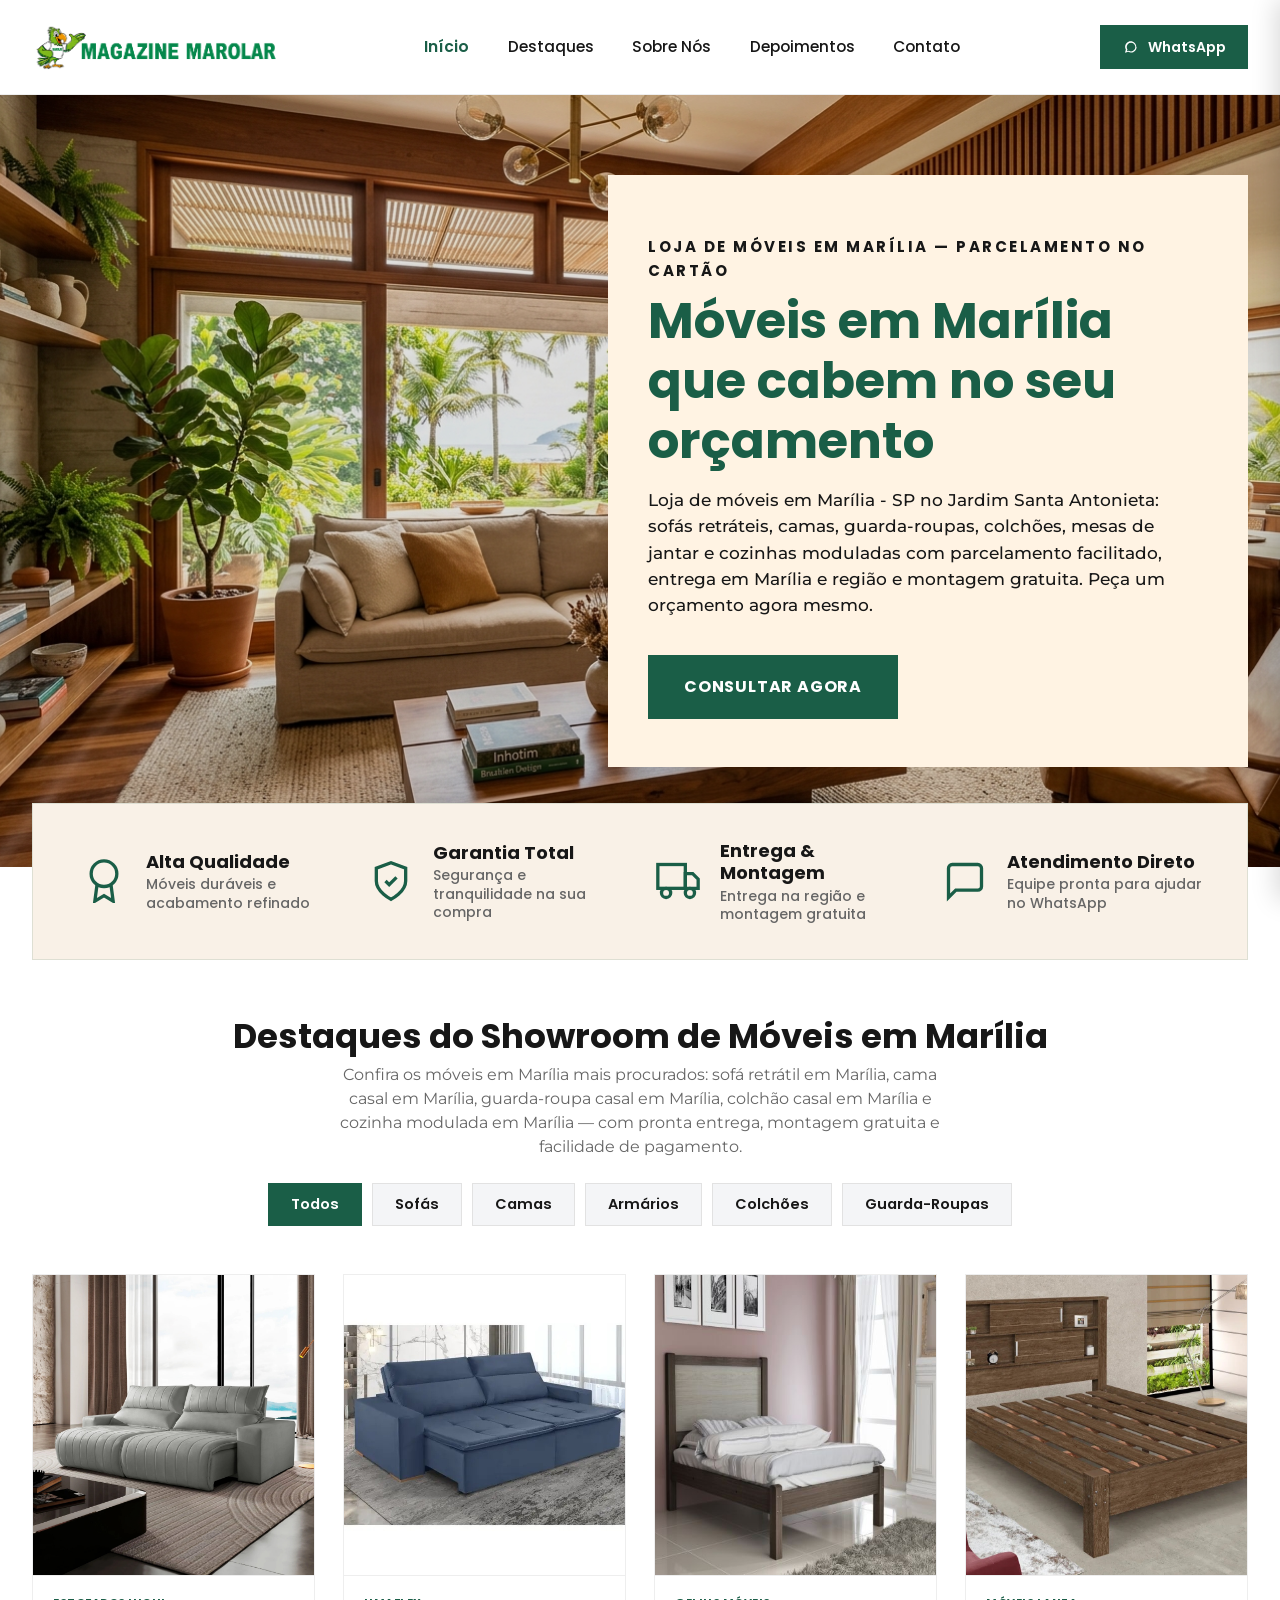
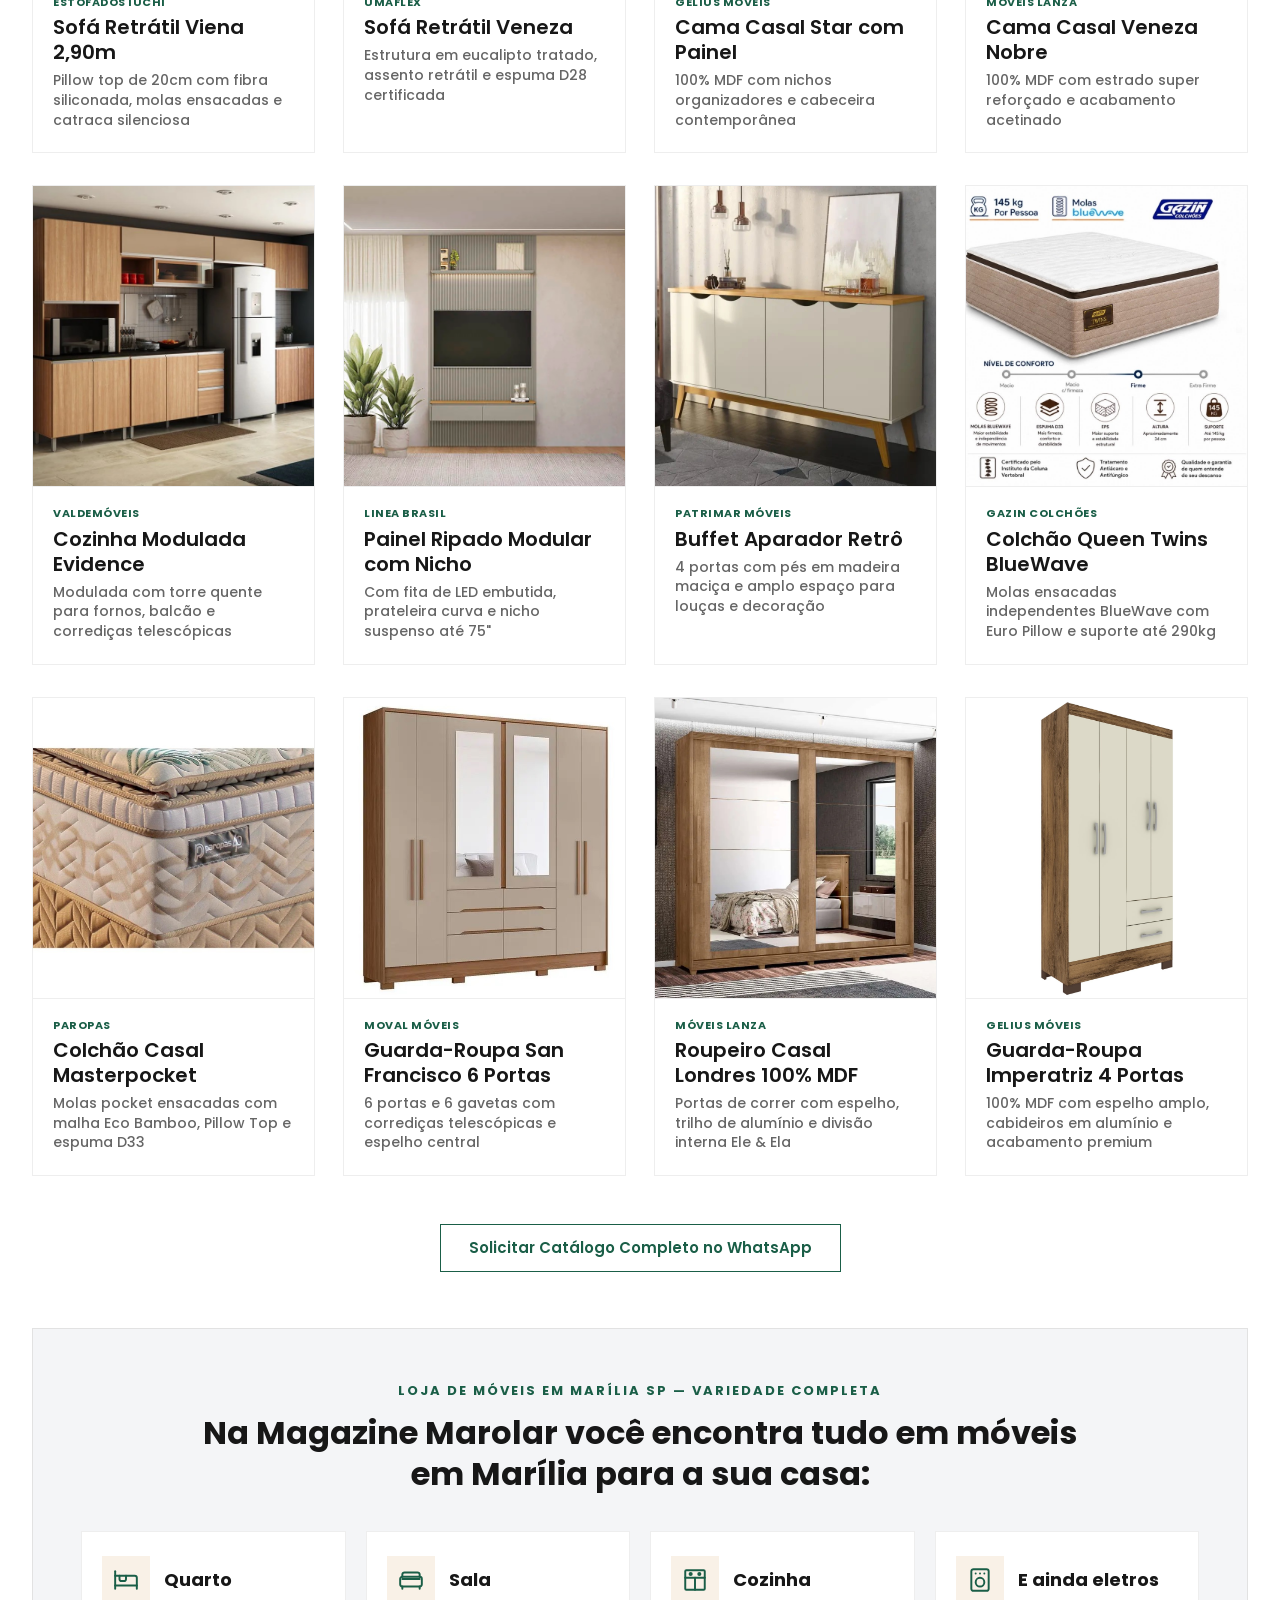
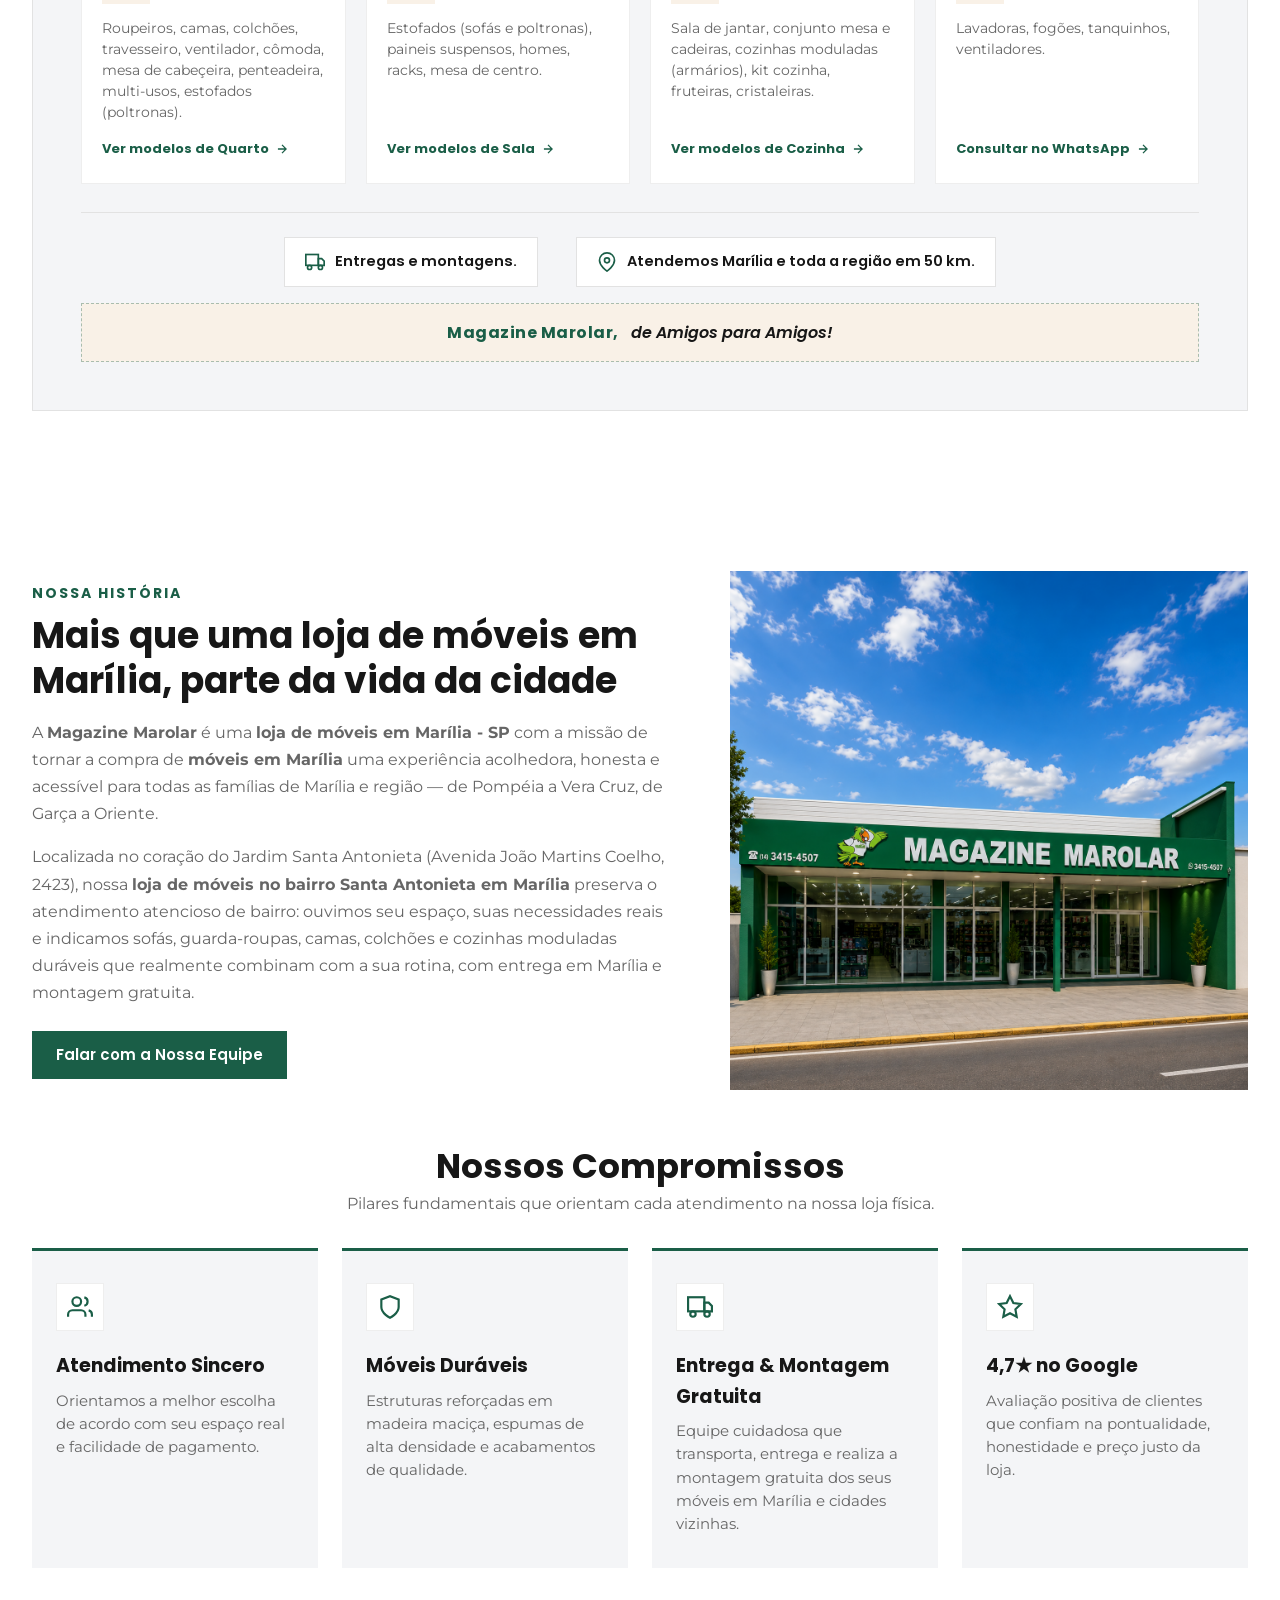
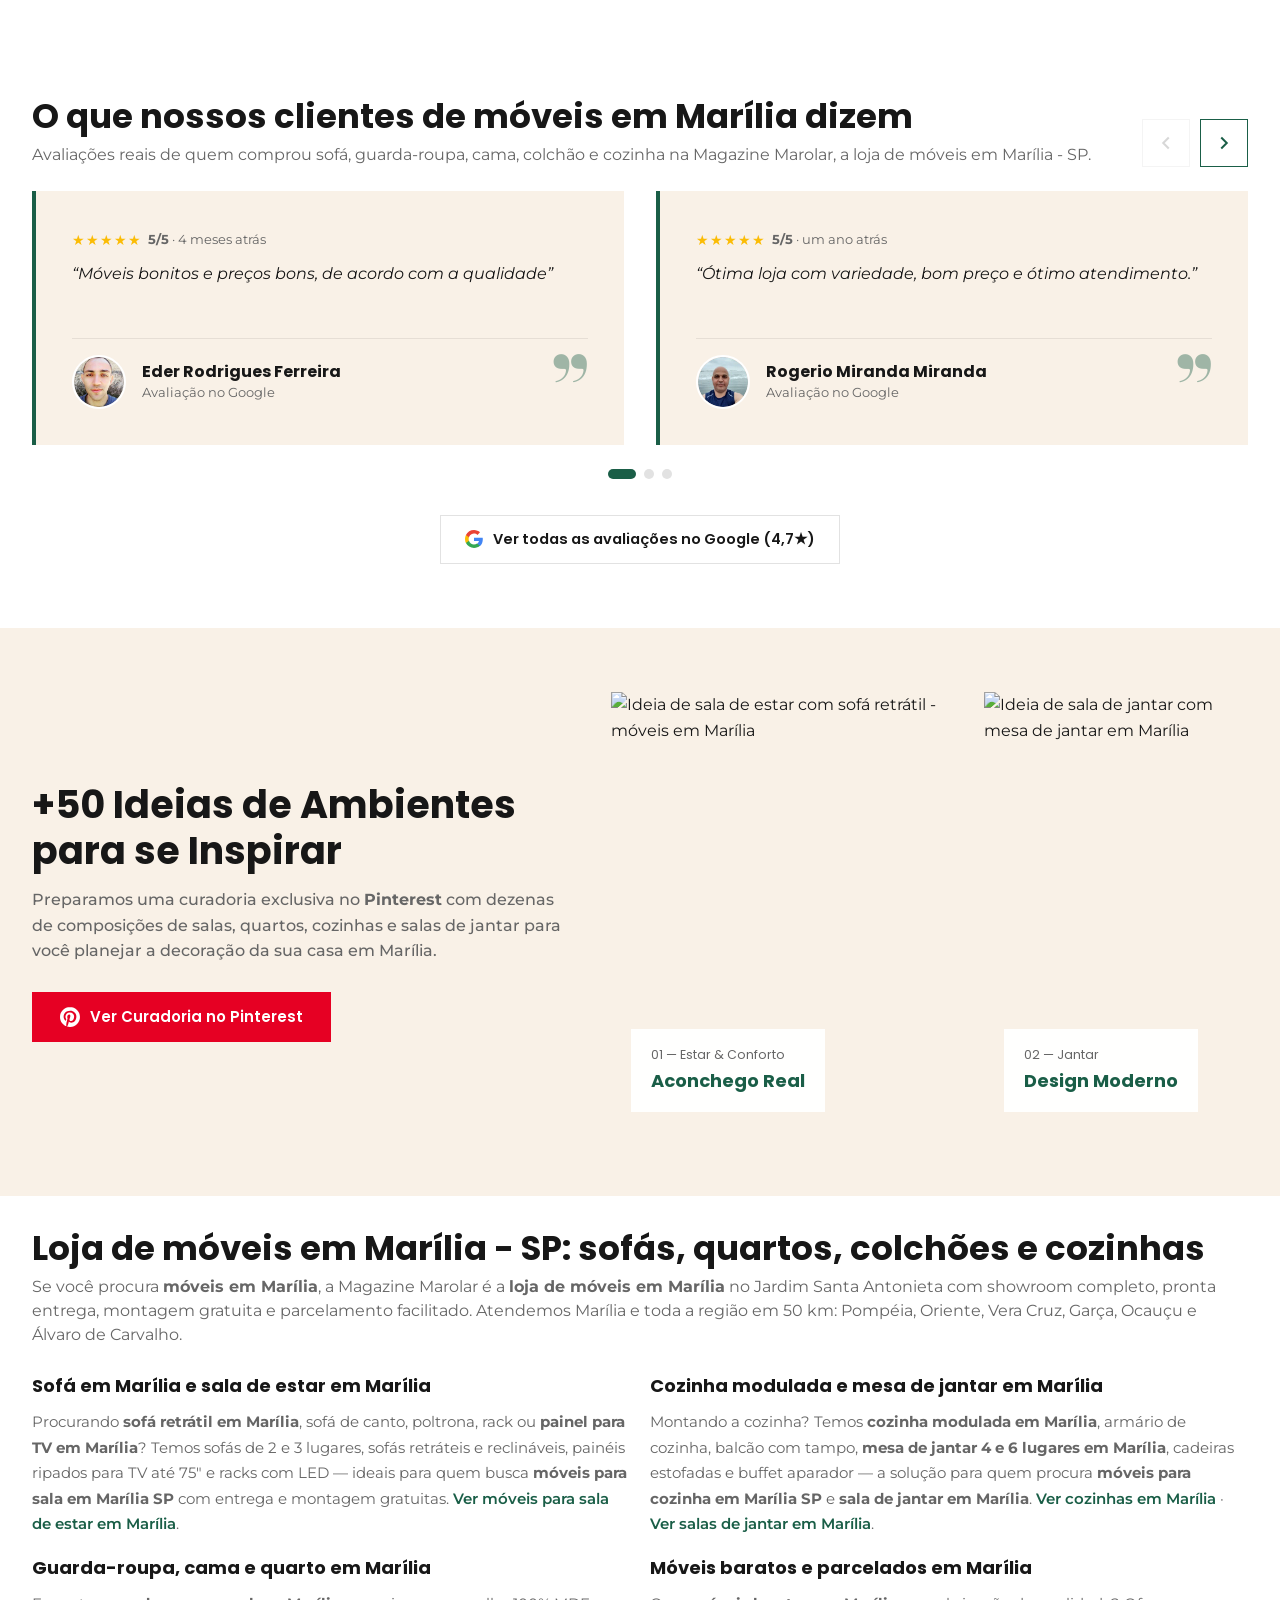
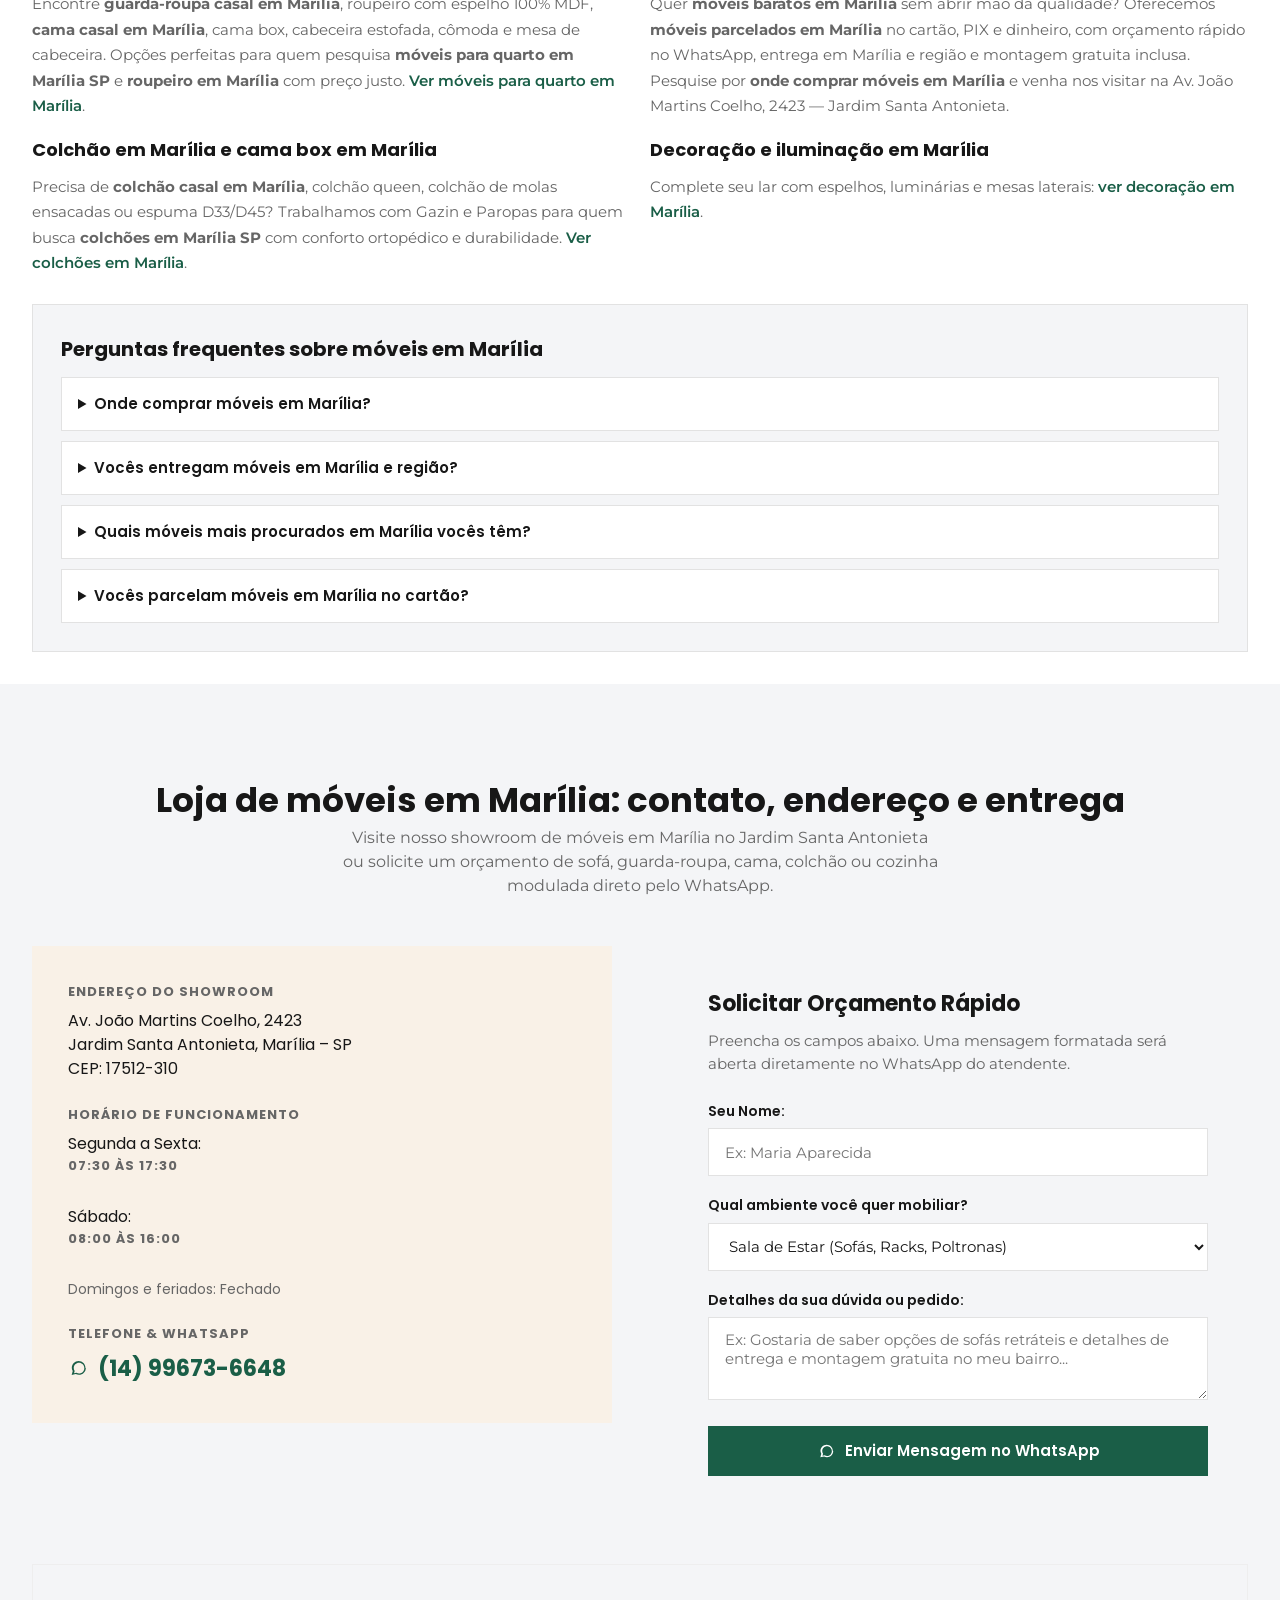
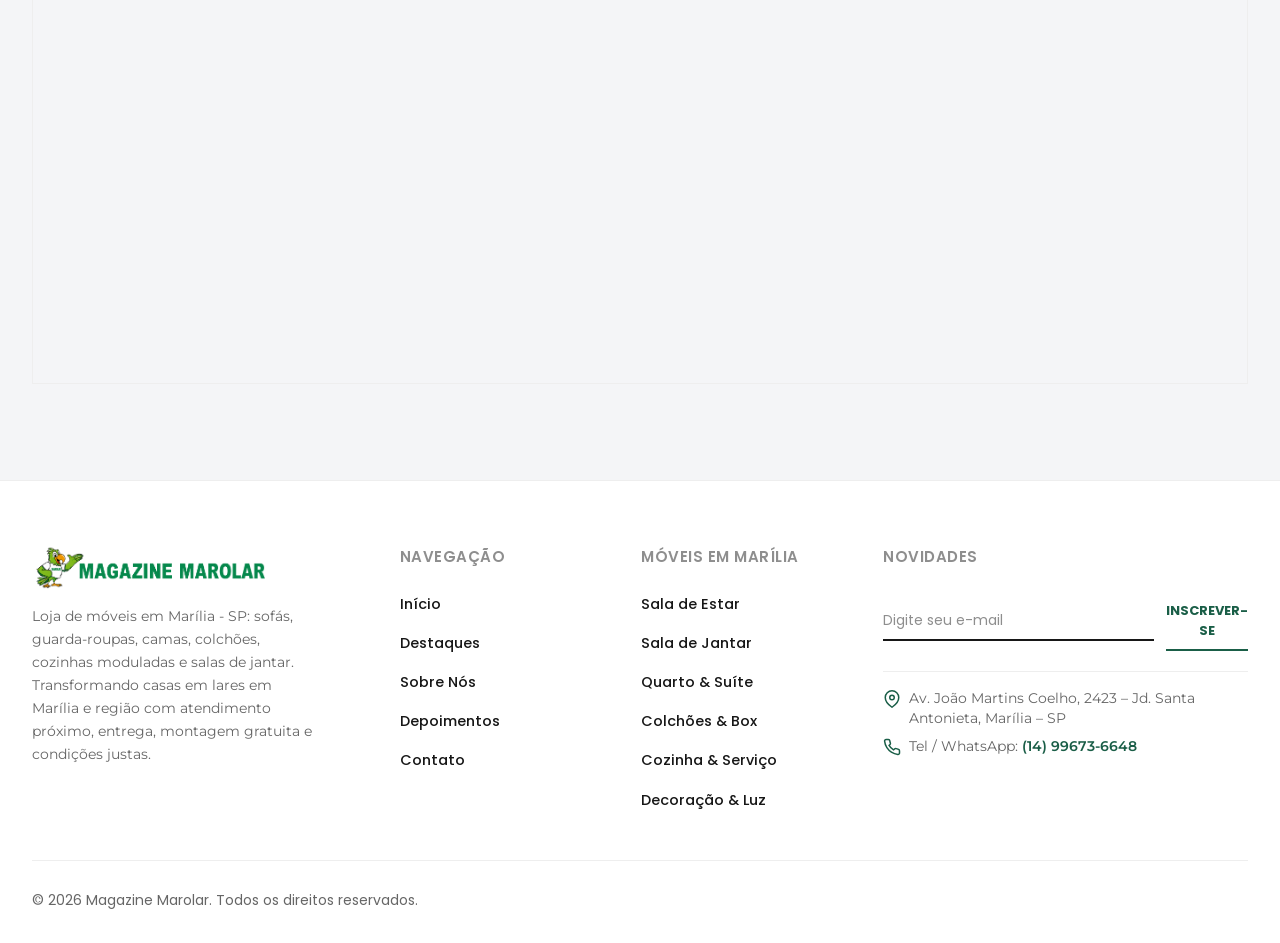
==== commit aad23840: "SEO: expande palavras-chave moveis em Marilia e corrige leitura Netlify/Search Console - Home: title" ====
--- a/index.html
+++ b/index.html
@@ -1,23 +1,47 @@
 <!DOCTYPE html>
 <html lang="pt-BR">
 <head>
+<!-- Google tag (gtag.js) -->
+<script async src="https://www.googletagmanager.com/gtag/js?id=AW-18474784863"></script>
+<script>
+  window.dataLayer = window.dataLayer || [];
+  function gtag(){dataLayer.push(arguments);}
+  gtag('js', new Date());
+
+  gtag('config', 'AW-18474784863');
+</script>
   <meta charset="UTF-8">
   <meta name="viewport" content="width=device-width, initial-scale=1.0">
-  <title>Magazine Marolar — Móveis e artigos para casa em Marília</title>
-  <meta name="description" content="Magazine Marolar em Marília - SP: móveis para sala, quarto, cozinha, colchões e decoração com atendimento acolhedor de bairro, facilidade de pagamento, entrega na região e montagem gratuita.">
-  <meta name="keywords" content="móveis Marília, loja de móveis Marília SP, sofás Marília, colchões Marília, Magazine Marolar, móveis Jardim Santa Antonieta">
+  <title>Móveis em Marília SP | Sofás, Guarda-Roupas e Colchões — Marolar</title>
+  <meta name="description" content="Loja de móveis em Marília - SP: sofás, guarda-roupas, camas, colchões e cozinhas moduladas com entrega, montagem gratuita e parcelamento facilitado.">
+  <meta name="keywords" content="móveis em Marília, loja de móveis em Marília, móveis Marília SP, loja de móveis Marília SP, sofá em Marília, sofá retrátil em Marília, guarda-roupa em Marília, roupeiro em Marília, cama casal em Marília, cama box em Marília, colchão em Marília, colchão casal em Marília, cozinha modulada em Marília, armário de cozinha em Marília, mesa de jantar em Marília, rack e painel para TV em Marília, móveis baratos em Marília, móveis parcelados em Marília, Magazine Marolar, móveis Jardim Santa Antonieta, entrega e montagem de móveis em Marília">
+  <meta name="geo.region" content="BR-SP">
+  <meta name="geo.placename" content="Marília">
+  <meta name="geo.position" content="-22.1546776;-49.9636192">
+  <meta name="ICBM" content="-22.1546776, -49.9636192">
   <link rel="canonical" href="https://magazinemarolar.com.br/">
 
-  <!-- Favicon / Logo -->
+  <!-- Favicon / Ícone -->
   <link rel="icon" type="image/png" href="public/favicon.png">
+  <link rel="shortcut icon" href="public/favicon.ico">
   <link rel="apple-touch-icon" href="public/favicon.png">
 
   <!-- Open Graph -->
   <meta property="og:type" content="website">
-  <meta property="og:title" content="Magazine Marolar — Móveis e artigos para casa em Marília">
-  <meta property="og:description" content="Móveis para sala, quarto, cozinha e descanso com atendimento de bairro acolhedor e preço justo em Marília - SP.">
-  <meta property="og:image" content="public/logo.png">
   <meta property="og:url" content="https://magazinemarolar.com.br/">
+  <meta property="og:title" content="Loja de Móveis em Marília SP | Magazine Marolar — Sofás, Guarda-Roupas, Colchões e Cozinhas">
+  <meta property="og:description" content="Móveis em Marília - SP para sala, quarto, cozinha e descanso: sofás retráteis, guarda-roupas, camas, colchões e cozinhas moduladas com entrega, montagem gratuita e parcelamento facilitado.">
+  <meta property="og:image" content="https://magazinemarolar.com.br/public/ogimage.png">
+  <meta property="og:image:secure_url" content="https://magazinemarolar.com.br/public/ogimage.png">
+  <meta property="og:image:type" content="image/png">
+  <meta property="og:image:width" content="705">
+  <meta property="og:image:height" content="820">
+
+  <!-- Twitter Card -->
+  <meta name="twitter:card" content="summary_large_image">
+  <meta name="twitter:title" content="Loja de Móveis em Marília SP | Magazine Marolar">
+  <meta name="twitter:description" content="Móveis em Marília - SP para sala, quarto, cozinha e descanso com entrega, montagem gratuita e preço justo.">
+  <meta name="twitter:image" content="https://magazinemarolar.com.br/public/ogimage.png">
 
   <!-- Google Fonts: Fraunces, Poppins e Montserrat -->
   <link rel="preconnect" href="https://fonts.googleapis.com">
@@ -31,15 +55,19 @@
   {
     "@context": "https://schema.org",
     "@type": "FurnitureStore",
-    "name": "Magazine Marolar",
+    "name": "Magazine Marolar - Loja de Móveis em Marília SP",
     "image": "https://magazinemarolar.com.br/public/logo.png",
     "@id": "https://magazinemarolar.com.br",
     "url": "https://magazinemarolar.com.br",
+    "description": "Loja de móveis em Marília - SP no Jardim Santa Antonieta: sofás retráteis, guarda-roupas, camas, colchões, cozinhas moduladas, mesas de jantar, racks e painéis para TV com entrega em Marília e região, montagem gratuita e parcelamento facilitado.",
+    "slogan": "De Amigos para Amigos",
     "telephone": "+5514996736648",
     "priceRange": "$$",
+    "currenciesAccepted": "BRL",
+    "paymentAccepted": "Cash, Pix, Credit Card",
     "address": {
       "@type": "PostalAddress",
-      "streetAddress": "Av. João Martins Coelho, 2423",
+      "streetAddress": "Av. João Martins Coelho, 2423 - Jardim Santa Antonieta",
       "addressLocality": "Marília",
       "addressRegion": "SP",
       "postalCode": "17512-310",
@@ -50,6 +78,18 @@
       "latitude": -22.1546776,
       "longitude": -49.9636192
     },
+    "areaServed": [
+      {
+        "@type": "City",
+        "name": "Marília"
+      },
+      "Pompéia",
+      "Oriente",
+      "Vera Cruz",
+      "Garça",
+      "Ocauçu",
+      "Álvaro de Carvalho"
+    ],
     "openingHoursSpecification": [
       {
         "@type": "OpeningHoursSpecification",
@@ -68,6 +108,54 @@
       "@type": "AggregateRating",
       "ratingValue": "4.7",
       "reviewCount": "84"
+    },
+    "hasOfferCatalog": {
+      "@type": "OfferCatalog",
+      "name": "Móveis em Marília",
+      "itemListElement": [
+        {
+          "@type": "Offer",
+          "itemOffered": {
+            "@type": "Product",
+            "name": "Sofá retrátil e reclinável em Marília"
+          }
+        },
+        {
+          "@type": "Offer",
+          "itemOffered": {
+            "@type": "Product",
+            "name": "Guarda-roupa casal em Marília"
+          }
+        },
+        {
+          "@type": "Offer",
+          "itemOffered": {
+            "@type": "Product",
+            "name": "Cama casal e cama box em Marília"
+          }
+        },
+        {
+          "@type": "Offer",
+          "itemOffered": {
+            "@type": "Product",
+            "name": "Colchão casal e queen em Marília"
+          }
+        },
+        {
+          "@type": "Offer",
+          "itemOffered": {
+            "@type": "Product",
+            "name": "Cozinha modulada em Marília"
+          }
+        },
+        {
+          "@type": "Offer",
+          "itemOffered": {
+            "@type": "Product",
+            "name": "Mesa de jantar e rack com painel para TV em Marília"
+          }
+        }
+      ]
     }
   }
   </script>
@@ -81,7 +169,7 @@
     <div class="container header-inner">
       <!-- Logo Oficial -->
       <a href="#inicio" class="brand-logo" aria-label="Magazine Marolar - Página Inicial">
-        <img src="public/logo.png" alt="Magazine Marolar - Móveis e Artigos para Casa" class="site-logo-img">
+        <img src="public/logo.png" alt="Magazine Marolar - Loja de móveis em Marília SP" class="site-logo-img">
       </a>
 
       <!-- Navegação Principal (Destaques, Sobre Nós, Depoimentos, Contato) -->
@@ -145,10 +233,10 @@
     <section class="hero-furniro" id="inicio">
       <div class="container hero-container-inner">
         <div class="hero-panel-card">
-          <span class="eyebrow">PARCELAMENTO NO CARTÃO</span>
-          <h1>Móveis de qualidade que cabem no seu orçamento</h1>
+          <span class="eyebrow">LOJA DE MÓVEIS EM MARÍLIA — PARCELAMENTO NO CARTÃO</span>
+          <h1>Móveis em Marília que cabem no seu orçamento</h1>
           <p>
-            Sofás, camas, mesas e muito mais com parcelamento facilitado. Peça um orçamento agora mesmo e leve pra casa sem pesar no bolso.
+            Loja de móveis em Marília - SP no Jardim Santa Antonieta: sofás retráteis, camas, guarda-roupas, colchões, mesas de jantar e cozinhas moduladas com parcelamento facilitado, entrega em Marília e região e montagem gratuita. Peça um orçamento agora mesmo.
           </p>
           <a href="https://wa.me/5514996736648?text=Ol%C3%A1!%20Gostaria%20de%20solicitar%20um%20or%C3%A7amento%20com%20parcelamento%20facilitado%20na%20Magazine%20Marolar." target="_blank" rel="noopener noreferrer" class="btn-furniro-hero">
             CONSULTAR AGORA
@@ -216,8 +304,8 @@
     <section class="section bg-white" id="produtos" style="padding-top: 16px;">
       <div class="container">
         <div class="section-header">
-          <h2>Destaques do Showroom</h2>
-          <p>Confira os móveis mais procurados com pronta entrega, montagem gratuita em Marília e facilidade de pagamento.</p>
+          <h2>Destaques do Showroom de Móveis em Marília</h2>
+          <p>Confira os móveis em Marília mais procurados: sofá retrátil em Marília, cama casal em Marília, guarda-roupa casal em Marília, colchão casal em Marília e cozinha modulada em Marília — com pronta entrega, montagem gratuita e facilidade de pagamento.</p>
           
           <!-- Filtros por Categoria -->
           <div class="showroom-filter-tabs">
@@ -234,7 +322,7 @@
           <!-- 1. SOFÁS: Estofados Iuchi -->
           <div class="product-card-furniro" data-category="sofas">
             <div class="product-furniro-thumb">
-              <img src="public/showroom/sofa-iuchi.jpg" alt="Sofá Retrátil e Reclinável Viena 2,90m - Estofados Iuchi">
+              <img src="public/showroom/sofa-iuchi.jpg" alt="Sofá retrátil e reclinável Viena 2,90m em Marília - Estofados Iuchi na Magazine Marolar">
               <div class="product-card-overlay">
                 <a href="https://wa.me/5514996736648?text=Ol%C3%A1!%20Gostaria%20de%20consultar%20o%20*Sof%C3%A1%20Retr%C3%A1til%20Viena%202%2C90m%20(Estofados%20Iuchi)*." target="_blank" rel="noopener noreferrer" class="btn-overlay-card">
                   Consultar WhatsApp
@@ -254,7 +342,7 @@
           <!-- 2. SOFÁS: Umaflex -->
           <div class="product-card-furniro" data-category="sofas">
             <div class="product-furniro-thumb">
-              <img src="public/showroom/sofa-umaflex.jpg" alt="Sofá Retrátil e Reclinável Veneza 3 Lugares - Umaflex">
+              <img src="public/showroom/sofa-umaflex.jpg" alt="Sofá retrátil e reclinável Veneza em Marília - Umaflex na Magazine Marolar">
               <div class="product-card-overlay">
                 <a href="https://wa.me/5514996736648?text=Ol%C3%A1!%20Gostaria%20de%20consultar%20o%20*Sof%C3%A1%20Retr%C3%A1til%20Veneza%20(Umaflex)*." target="_blank" rel="noopener noreferrer" class="btn-overlay-card">
                   Consultar WhatsApp
@@ -274,7 +362,7 @@
           <!-- 3. CAMAS: Gelius Móveis -->
           <div class="product-card-furniro" data-category="camas">
             <div class="product-furniro-thumb">
-              <img src="public/showroom/cama-gelius.jpg" alt="Cama Casal Star com Painel - Gelius Móveis">
+              <img src="public/showroom/cama-gelius.jpg" alt="Cama casal Star com painel em Marília - Gelius Móveis na Magazine Marolar">
               <div class="product-card-overlay">
                 <a href="https://wa.me/5514996736648?text=Ol%C3%A1!%20Gostaria%20de%20consultar%20a%20*Cama%20Casal%20Star%20(Gelius%20M%C3%B3veis)*." target="_blank" rel="noopener noreferrer" class="btn-overlay-card">
                   Consultar WhatsApp
@@ -294,7 +382,7 @@
           <!-- 4. CAMAS: Móveis Lanza -->
           <div class="product-card-furniro" data-category="camas">
             <div class="product-furniro-thumb">
-              <img src="public/showroom/cama-lanza.jpg" alt="Cama Casal Veneza Nobre 100% MDF - Móveis Lanza">
+              <img src="public/showroom/cama-lanza.jpg" alt="Cama casal Veneza Nobre 100% MDF em Marília - Móveis Lanza">
               <div class="product-card-overlay">
                 <a href="https://wa.me/5514996736648?text=Ol%C3%A1!%20Gostaria%20de%20consultar%20a%20*Cama%20Casal%20Veneza%20Nobre%20(M%C3%B3veis%20Lanza)*." target="_blank" rel="noopener noreferrer" class="btn-overlay-card">
                   Consultar WhatsApp
@@ -314,7 +402,7 @@
           <!-- 5. ARMÁRIOS: Valdemóveis -->
           <div class="product-card-furniro" data-category="armarios">
             <div class="product-furniro-thumb">
-              <img src="public/showroom/cozinha-valdemoveis.jpg" alt="Cozinha Modulada Evidence com Tampos - Valdemóveis">
+              <img src="public/showroom/cozinha-valdemoveis.jpg" alt="Cozinha modulada Evidence em Marília - Valdemóveis na Magazine Marolar">
               <div class="product-card-overlay">
                 <a href="https://wa.me/5514996736648?text=Ol%C3%A1!%20Gostaria%20de%20consultar%20a%20*Cozinha%20Modulada%20Evidence%20(Valdem%C3%B3veis)*." target="_blank" rel="noopener noreferrer" class="btn-overlay-card">
                   Consultar WhatsApp
@@ -334,7 +422,7 @@
           <!-- 6. ARMÁRIOS: Linea Brasil -->
           <div class="product-card-furniro" data-category="armarios">
             <div class="product-furniro-thumb">
-              <img src="public/showroom/painel-linea.jpg" alt="Painel Ripado Modular com Nicho e Prateleira Curva - Linea Brasil">
+              <img src="public/showroom/painel-linea.jpg" alt="Painel ripado com rack para TV até 75 polegadas em Marília - Linea Brasil">
               <div class="product-card-overlay">
                 <a href="https://wa.me/5514996736648?text=Ol%C3%A1!%20Gostaria%20de%20consultar%20o%20*Painel%20Ripado%20Modular%20(Linea%20Brasil)*." target="_blank" rel="noopener noreferrer" class="btn-overlay-card">
                   Consultar WhatsApp
@@ -354,7 +442,7 @@
           <!-- 7. ARMÁRIOS: Patrimar Móveis -->
           <div class="product-card-furniro" data-category="armarios">
             <div class="product-furniro-thumb">
-              <img src="public/showroom/buffet-patrimar.jpg" alt="Buffet Aparador Retrô 4 Portas - Patrimar Móveis">
+              <img src="public/showroom/buffet-patrimar.jpg" alt="Buffet aparador retrô 4 portas em Marília - Patrimar Móveis">
               <div class="product-card-overlay">
                 <a href="https://wa.me/5514996736648?text=Ol%C3%A1!%20Gostaria%20de%20consultar%20o%20*Buffet%20Aparador%20Retr%C3%B4%20(Patrimar%20M%C3%B3veis)*." target="_blank" rel="noopener noreferrer" class="btn-overlay-card">
                   Consultar WhatsApp
@@ -374,7 +462,7 @@
           <!-- 8. COLCHÕES: Gazin Colchões -->
           <div class="product-card-furniro" data-category="colchoes">
             <div class="product-furniro-thumb">
-              <img src="public/showroom/colchao-gazin.jpg" alt="Colchão Queen Twins Molas BlueWave - Gazin Colchões">
+              <img src="public/showroom/colchao-gazin.jpg" alt="Colchão queen Twins BlueWave molas ensacadas em Marília - Gazin Colchões">
               <div class="product-card-overlay">
                 <a href="https://wa.me/5514996736648?text=Ol%C3%A1!%20Gostaria%20de%20consultar%20o%20*Colch%C3%A3o%20Twins%20BlueWave%20(Gazin%20Colch%C3%B5es)*." target="_blank" rel="noopener noreferrer" class="btn-overlay-card">
                   Consultar WhatsApp
@@ -394,7 +482,7 @@
           <!-- 9. COLCHÕES: Paropas -->
           <div class="product-card-furniro" data-category="colchoes">
             <div class="product-furniro-thumb">
-              <img src="public/showroom/colchao-paropas.jpg" alt="Colchão Casal Masterpocket Eco Bamboo - Paropas">
+              <img src="public/showroom/colchao-paropas.jpg" alt="Colchão casal Masterpocket Eco Bamboo em Marília - Paropas">
               <div class="product-card-overlay">
                 <a href="https://wa.me/5514996736648?text=Ol%C3%A1!%20Gostaria%20de%20consultar%20o%20*Colch%C3%A3o%20Masterpocket%20(Paropas)*." target="_blank" rel="noopener noreferrer" class="btn-overlay-card">
                   Consultar WhatsApp
@@ -414,7 +502,7 @@
           <!-- 10. GUARDA-ROUPAS: Moval Móveis -->
           <div class="product-card-furniro" data-category="guarda-roupas">
             <div class="product-furniro-thumb">
-              <img src="public/showroom/guarda-roupa-moval.jpg" alt="Guarda-Roupa Casal San Francisco 6 Portas e 6 Gavetas com Espelho - Moval Móveis">
+              <img src="public/showroom/guarda-roupa-moval.jpg" alt="Guarda-roupa casal San Francisco 6 portas em Marília - Moval Móveis">
               <div class="product-card-overlay">
                 <a href="https://wa.me/5514996736648?text=Ol%C3%A1!%20Gostaria%20de%20consultar%20o%20*Guarda-Roupa%20San%20Francisco%20(Moval%20M%C3%B3veis)*." target="_blank" rel="noopener noreferrer" class="btn-overlay-card">
                   Consultar WhatsApp
@@ -434,7 +522,7 @@
           <!-- 11. GUARDA-ROUPAS: Móveis Lanza -->
           <div class="product-card-furniro" data-category="guarda-roupas">
             <div class="product-furniro-thumb">
-              <img src="public/showroom/roupeiro-lanza.jpg" alt="Roupeiro Casal Londres 100% MDF com Espelho - Móveis Lanza">
+              <img src="public/showroom/roupeiro-lanza.jpg" alt="Roupeiro casal Londres 100% MDF com espelho em Marília - Móveis Lanza">
               <div class="product-card-overlay">
                 <a href="https://wa.me/5514996736648?text=Ol%C3%A1!%20Gostaria%20de%20consultar%20o%20*Roupeiro%20Londres%20(M%C3%B3veis%20Lanza)*." target="_blank" rel="noopener noreferrer" class="btn-overlay-card">
                   Consultar WhatsApp
@@ -454,7 +542,7 @@
           <!-- 12. GUARDA-ROUPAS: Gelius Móveis -->
           <div class="product-card-furniro" data-category="guarda-roupas">
             <div class="product-furniro-thumb">
-              <img src="public/showroom/guarda-roupa-gelius.jpg" alt="Guarda-Roupa Casal Imperatriz 4 Portas MDF com Espelho - Gelius Móveis">
+              <img src="public/showroom/guarda-roupa-gelius.jpg" alt="Guarda-roupa casal Imperatriz 4 portas em Marília - Gelius Móveis">
               <div class="product-card-overlay">
                 <a href="https://wa.me/5514996736648?text=Ol%C3%A1!%20Gostaria%20de%20consultar%20o%20*Guarda-Roupa%20Imperatriz%20(Gelius%20M%C3%B3veis)*." target="_blank" rel="noopener noreferrer" class="btn-overlay-card">
                   Consultar WhatsApp
@@ -482,8 +570,8 @@
         <!-- Seção Integrada: Tudo em Móveis para a sua Casa -->
         <div class="catalog-everything-section">
           <div class="catalog-everything-header">
-            <span class="catalog-everything-eyebrow">Variedade Completa</span>
-            <h3 class="catalog-everything-title">Na Magazine Marolar você encontra tudo em Móveis Para a Sua Casa:</h3>
+            <span class="catalog-everything-eyebrow">Loja de móveis em Marília SP — Variedade Completa</span>
+            <h3 class="catalog-everything-title">Na Magazine Marolar você encontra tudo em móveis em Marília para a sua casa:</h3>
           </div>
 
           <div class="catalog-categories-grid">
@@ -606,12 +694,12 @@
         <div class="about-story-grid">
           <div class="about-story-text">
             <span class="eyebrow" style="display: block; font-family: var(--font-heading); font-size: 14px; font-weight: 700; letter-spacing: 2px; color: var(--primary-color); text-transform: uppercase; margin-bottom: 8px;">Nossa História</span>
-            <h2>Mais que uma loja de móveis, parte da vida de Marília</h2>
+            <h2>Mais que uma loja de móveis em Marília, parte da vida da cidade</h2>
             <p>
-              A <strong>Magazine Marolar</strong> nasceu com a missão de tornar a compra de móveis uma experiência acolhedora, honesta e acessível para todas as famílias de Marília e região.
+              A <strong>Magazine Marolar</strong> é uma <strong>loja de móveis em Marília - SP</strong> com a missão de tornar a compra de <strong>móveis em Marília</strong> uma experiência acolhedora, honesta e acessível para todas as famílias de Marília e região — de Pompéia a Vera Cruz, de Garça a Oriente.
             </p>
             <p>
-              Localizada no coração do Jardim Santa Antonieta (Avenida João Martins Coelho, 2423), preservamos o atendimento atencioso de bairro: ouvimos seu espaço, suas necessidades reais e indicamos opções duráveis que realmente combinam com a sua rotina.
+              Localizada no coração do Jardim Santa Antonieta (Avenida João Martins Coelho, 2423), nossa <strong>loja de móveis no bairro Santa Antonieta em Marília</strong> preserva o atendimento atencioso de bairro: ouvimos seu espaço, suas necessidades reais e indicamos sofás, guarda-roupas, camas, colchões e cozinhas moduladas duráveis que realmente combinam com a sua rotina, com entrega em Marília e montagem gratuita.
             </p>
             <div style="margin-top: 24px;">
               <a href="https://wa.me/5514996736648?text=Ol%C3%A1!%20Gostaria%20de%20saber%20mais%20sobre%20a%20Magazine%20Marolar." target="_blank" rel="noopener noreferrer" class="btn-primary">
@@ -621,7 +709,7 @@
           </div>
 
           <div class="about-story-image">
-            <img src="public/fachada.png" alt="Fachada da loja Magazine Marolar em Marília - SP">
+            <img src="public/fachada.png" alt="Fachada da loja de móveis Magazine Marolar em Marília SP - Av. João Martins Coelho 2423 Jardim Santa Antonieta">
           </div>
         </div>
 
@@ -679,8 +767,8 @@
         <!-- Topo da Seção com Título e Setas de Navegação -->
         <div class="testimonials-header-row">
           <div class="section-header text-left" style="margin-bottom: 0;">
-            <h2>O que nossos clientes dizem</h2>
-            <p>Avaliações reais de quem comprou e transformou a casa com a Magazine Marolar em Marília.</p>
+            <h2>O que nossos clientes de móveis em Marília dizem</h2>
+            <p>Avaliações reais de quem comprou sofá, guarda-roupa, cama, colchão e cozinha na Magazine Marolar, a loja de móveis em Marília - SP.</p>
           </div>
           <div class="testimonials-nav-controls">
             <button class="testimonial-nav-btn" id="testimonial-prev" aria-label="Depoimentos anteriores">
@@ -874,14 +962,14 @@
           <!-- Galeria Sem Rolagem Horizontal (Grid Fixo 2 Fotos) -->
           <div class="inspiration-gallery-grid">
             <div class="inspiration-card-main">
-              <img src="https://images.unsplash.com/photo-1555041469-a586c61ea9bc?w=800&auto=format&fit=crop&q=80" alt="Ambiente Sala de Estar e Quarto">
+              <img src="https://images.unsplash.com/photo-1555041469-a586c61ea9bc?w=800&auto=format&fit=crop&q=80" alt="Ideia de sala de estar com sofá retrátil - móveis em Marília">
               <div class="inspiration-badge-card">
                 <span class="inspiration-badge-sub">01 — Estar &amp; Conforto</span>
                 <span class="inspiration-badge-title">Aconchego Real</span>
               </div>
             </div>
             <div class="inspiration-card-main">
-              <img src="https://images.unsplash.com/photo-1617806118233-18e1de247200?w=600&auto=format&fit=crop&q=80" alt="Sala de Jantar Contemporânea">
+              <img src="https://images.unsplash.com/photo-1617806118233-18e1de247200?w=600&auto=format&fit=crop&q=80" alt="Ideia de sala de jantar com mesa de jantar em Marília">
               <div class="inspiration-badge-card">
                 <span class="inspiration-badge-sub">02 — Jantar</span>
                 <span class="inspiration-badge-title">Design Moderno</span>
@@ -891,6 +979,72 @@
         </div>
       </div>
     </section>
+
+    <!-- ==========================================================================
+         8B. SEO LOCAL: MÓVEIS EM MARÍLIA POR AMBIENTE (Texto rico em palavras-chave)
+         ========================================================================== -->
+    <section class="section bg-white" id="moveis-em-marilia" style="padding-top: 32px; padding-bottom: 32px;">
+      <div class="container">
+        <div class="section-header text-left" style="margin-bottom: 24px;">
+          <h2>Loja de móveis em Marília - SP: sofás, quartos, colchões e cozinhas</h2>
+          <p>Se você procura <strong>móveis em Marília</strong>, a Magazine Marolar é a <strong>loja de móveis em Marília</strong> no Jardim Santa Antonieta com showroom completo, pronta entrega, montagem gratuita e parcelamento facilitado. Atendemos Marília e toda a região em 50 km: Pompéia, Oriente, Vera Cruz, Garça, Ocauçu e Álvaro de Carvalho.</p>
+        </div>
+        <div class="seo-columns" style="font-size: 15px; color: var(--text-secondary); line-height: 1.7;">
+          <div>
+            <h3 style="font-family: var(--font-heading); font-size: 18px; color: var(--text-primary); margin-bottom: 8px;">Sofá em Marília e sala de estar em Marília</h3>
+            <p>Procurando <strong>sofá retrátil em Marília</strong>, sofá de canto, poltrona, rack ou <strong>painel para TV em Marília</strong>? Temos sofás de 2 e 3 lugares, sofás retráteis e reclináveis, painéis ripados para TV até 75" e racks com LED — ideais para quem busca <strong>móveis para sala em Marília SP</strong> com entrega e montagem gratuitas. <a href="categorias/sala-de-estar.html" style="color: var(--primary-color); font-weight: 600;">Ver móveis para sala de estar em Marília</a>.</p>
+            <h3 style="font-family: var(--font-heading); font-size: 18px; color: var(--text-primary); margin: 16px 0 8px;">Guarda-roupa, cama e quarto em Marília</h3>
+            <p>Encontre <strong>guarda-roupa casal em Marília</strong>, roupeiro com espelho 100% MDF, <strong>cama casal em Marília</strong>, cama box, cabeceira estofada, cômoda e mesa de cabeceira. Opções perfeitas para quem pesquisa <strong>móveis para quarto em Marília SP</strong> e <strong>roupeiro em Marília</strong> com preço justo. <a href="categorias/quarto.html" style="color: var(--primary-color); font-weight: 600;">Ver móveis para quarto em Marília</a>.</p>
+            <h3 style="font-family: var(--font-heading); font-size: 18px; color: var(--text-primary); margin: 16px 0 8px;">Colchão em Marília e cama box em Marília</h3>
+            <p>Precisa de <strong>colchão casal em Marília</strong>, colchão queen, colchão de molas ensacadas ou espuma D33/D45? Trabalhamos com Gazin e Paropas para quem busca <strong>colchões em Marília SP</strong> com conforto ortopédico e durabilidade. <a href="categorias/colchoes-e-descanso.html" style="color: var(--primary-color); font-weight: 600;">Ver colchões em Marília</a>.</p>
+          </div>
+          <div>
+            <h3 style="font-family: var(--font-heading); font-size: 18px; color: var(--text-primary); margin-bottom: 8px;">Cozinha modulada e mesa de jantar em Marília</h3>
+            <p>Montando a cozinha? Temos <strong>cozinha modulada em Marília</strong>, armário de cozinha, balcão com tampo, <strong>mesa de jantar 4 e 6 lugares em Marília</strong>, cadeiras estofadas e buffet aparador — a solução para quem procura <strong>móveis para cozinha em Marília SP</strong> e <strong>sala de jantar em Marília</strong>. <a href="categorias/cozinha-e-area-de-servico.html" style="color: var(--primary-color); font-weight: 600;">Ver cozinhas em Marília</a> · <a href="categorias/sala-de-jantar.html" style="color: var(--primary-color); font-weight: 600;">Ver salas de jantar em Marília</a>.</p>
+            <h3 style="font-family: var(--font-heading); font-size: 18px; color: var(--text-primary); margin: 16px 0 8px;">Móveis baratos e parcelados em Marília</h3>
+            <p>Quer <strong>móveis baratos em Marília</strong> sem abrir mão da qualidade? Oferecemos <strong>móveis parcelados em Marília</strong> no cartão, PIX e dinheiro, com orçamento rápido no WhatsApp, entrega em Marília e região e montagem gratuita inclusa. Pesquise por <strong>onde comprar móveis em Marília</strong> e venha nos visitar na Av. João Martins Coelho, 2423 — Jardim Santa Antonieta.</p>
+            <h3 style="font-family: var(--font-heading); font-size: 18px; color: var(--text-primary); margin: 16px 0 8px;">Decoração e iluminação em Marília</h3>
+            <p>Complete seu lar com espelhos, luminárias e mesas laterais: <a href="categorias/decoracao-e-iluminacao.html" style="color: var(--primary-color); font-weight: 600;">ver decoração em Marília</a>.</p>
+          </div>
+        </div>
+
+        <div style="margin-top: 28px; background: var(--bg-secondary); border: 1px solid var(--color-borda); padding: 28px;">
+          <h3 style="font-family: var(--font-heading); font-size: 20px; margin-bottom: 12px;">Perguntas frequentes sobre móveis em Marília</h3>
+          <details style="margin-bottom: 10px;"><summary style="font-weight: 600; cursor: pointer;">Onde comprar móveis em Marília?</summary><p style="margin-top: 6px; color: var(--text-secondary);">Na Magazine Marolar, loja de móveis em Marília - SP na Av. João Martins Coelho, 2423, Jardim Santa Antonieta, com showroom de sofás, guarda-roupas, camas, colchões, cozinhas e salas de jantar.</p></details>
+          <details style="margin-bottom: 10px;"><summary style="font-weight: 600; cursor: pointer;">Vocês entregam móveis em Marília e região?</summary><p style="margin-top: 6px; color: var(--text-secondary);">Sim. Fazemos entrega de móveis em Marília e em cidades num raio de 50 km, como Pompéia, Oriente, Vera Cruz e Garça, com montagem gratuita.</p></details>
+          <details style="margin-bottom: 10px;"><summary style="font-weight: 600; cursor: pointer;">Quais móveis mais procurados em Marília vocês têm?</summary><p style="margin-top: 6px; color: var(--text-secondary);">Sofá retrátil em Marília, guarda-roupa casal em Marília, cama casal em Marília, colchão casal e queen em Marília, cozinha modulada em Marília, mesa de jantar em Marília e painel para TV em Marília.</p></details>
+          <details><summary style="font-weight: 600; cursor: pointer;">Vocês parcelam móveis em Marília no cartão?</summary><p style="margin-top: 6px; color: var(--text-secondary);">Sim. Trabalhamos com parcelamento facilitado no cartão, além de PIX e dinheiro. Chame no WhatsApp (14) 99673-6648 e peça seu orçamento.</p></details>
+        </div>
+      </div>
+    </section>
+    <script type="application/ld+json">
+    {
+      "@context": "https://schema.org",
+      "@type": "FAQPage",
+      "mainEntity": [
+        {
+          "@type": "Question",
+          "name": "Onde comprar móveis em Marília?",
+          "acceptedAnswer": {"@type": "Answer", "text": "Na Magazine Marolar, loja de móveis em Marília - SP na Av. João Martins Coelho, 2423, Jardim Santa Antonieta, com sofás, guarda-roupas, camas, colchões, cozinhas moduladas e salas de jantar."}
+        },
+        {
+          "@type": "Question",
+          "name": "Vocês entregam móveis em Marília e região?",
+          "acceptedAnswer": {"@type": "Answer", "text": "Sim. Entrega de móveis em Marília e em cidades num raio de 50 km, como Pompéia, Oriente, Vera Cruz e Garça, com montagem gratuita."}
+        },
+        {
+          "@type": "Question",
+          "name": "Quais móveis mais procurados em Marília vocês têm?",
+          "acceptedAnswer": {"@type": "Answer", "text": "Sofá retrátil em Marília, guarda-roupa casal em Marília, cama casal em Marília, colchão casal e queen em Marília, cozinha modulada em Marília, mesa de jantar em Marília e painel para TV em Marília."}
+        },
+        {
+          "@type": "Question",
+          "name": "Vocês parcelam móveis em Marília no cartão?",
+          "acceptedAnswer": {"@type": "Answer", "text": "Sim. Móveis parcelados em Marília no cartão, além de PIX e dinheiro. Orçamento rápido no WhatsApp (14) 99673-6648."}
+        }
+      ]
+    }
+    </script>
 
     <!-- ==========================================================================
          9. SEÇÃO CONTATO, LOCALIZAÇÃO & FORMULÁRIO (Integrada na Home)
@@ -898,8 +1052,8 @@
     <section class="section bg-secondary contact-section" id="contato">
       <div class="container">
         <div class="section-header">
-          <h2>Contato</h2>
-          <p>Visite nosso showroom no Jardim Santa Antonieta ou solicite um orçamento direto pelo WhatsApp.</p>
+          <h2>Loja de móveis em Marília: contato, endereço e entrega</h2>
+          <p>Visite nosso showroom de móveis em Marília no Jardim Santa Antonieta ou solicite um orçamento de sofá, guarda-roupa, cama, colchão ou cozinha modulada direto pelo WhatsApp.</p>
         </div>
 
         <div class="contact-layout-grid">
@@ -995,10 +1149,10 @@
         <!-- Coluna 1: Logo Oficial & Subtítulo com Copy -->
         <div class="footer-col">
           <a href="#inicio" aria-label="Magazine Marolar - Página Inicial">
-            <img src="public/logo.png" alt="Magazine Marolar" class="footer-logo-img">
+            <img src="public/logo.png" alt="Magazine Marolar - loja de móveis em Marília SP" class="footer-logo-img">
           </a>
           <p class="footer-copy-text">
-            Transformando casas em lares acolhedores em Marília e região com móveis de qualidade, atendimento próximo de confiança e condições justas para a sua família.
+            Loja de móveis em Marília - SP: sofás, guarda-roupas, camas, colchões, cozinhas moduladas e salas de jantar. Transformando casas em lares em Marília e região com atendimento próximo, entrega, montagem gratuita e condições justas.
           </p>
         </div>
 
@@ -1016,7 +1170,7 @@
 
         <!-- Coluna 3: Categorias de Móveis -->
         <div class="footer-col">
-          <h4>Categorias</h4>
+          <h4>Móveis em Marília</h4>
           <div class="footer-furniro-links">
             <a href="categorias/sala-de-estar.html" class="footer-furniro-link">Sala de Estar</a>
             <a href="categorias/sala-de-jantar.html" class="footer-furniro-link">Sala de Jantar</a>
--- a/css/style.css
+++ b/css/style.css
@@ -2253,3 +2253,11 @@
     height: 200px;
   }
 }
+
+/* SEO local Marilia */
+#moveis-em-marilia .seo-columns { display: grid; grid-template-columns: repeat(2, 1fr); gap: 20px; }
+#moveis-em-marilia details { background: #fff; border: 1px solid var(--color-borda); padding: 14px 16px; }
+#moveis-em-marilia summary { font-family: var(--font-heading); font-size: 15px; }
+@media (max-width: 768px) {
+  #moveis-em-marilia .seo-columns { grid-template-columns: 1fr; }
+}
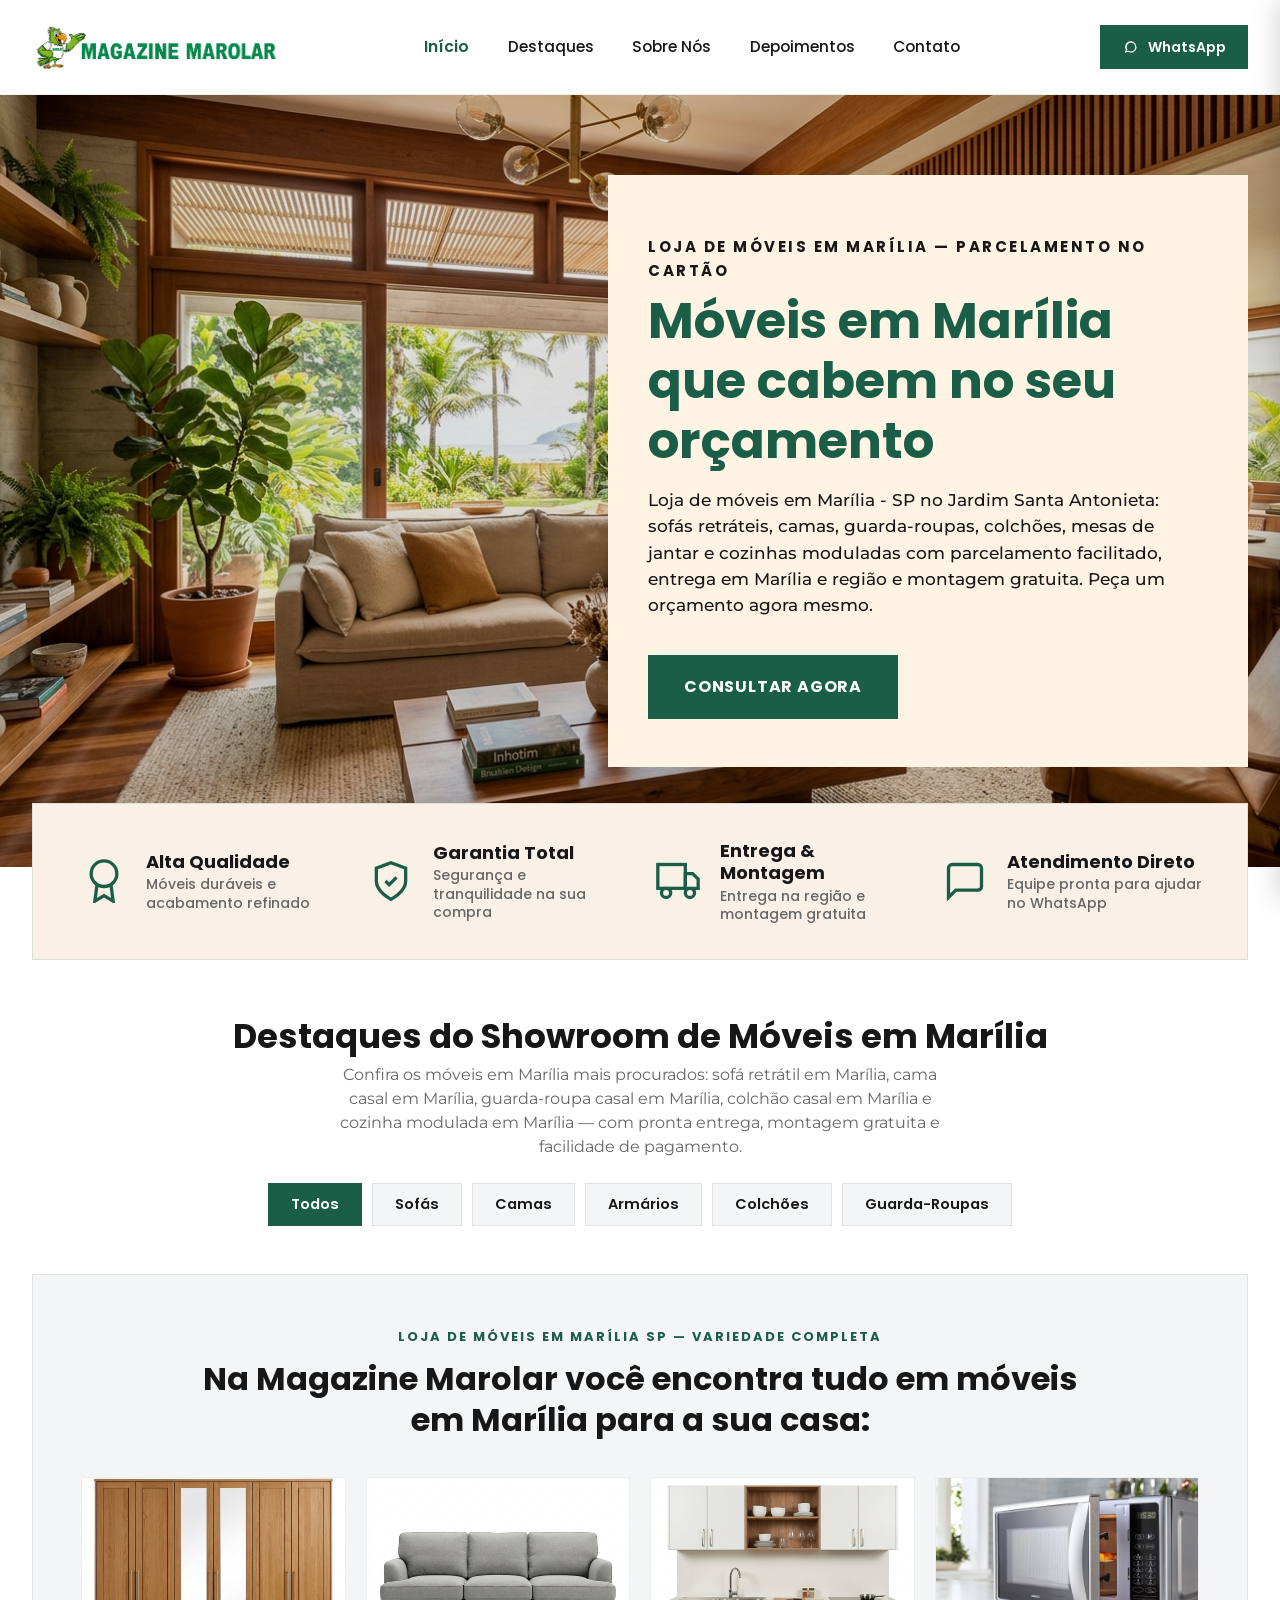
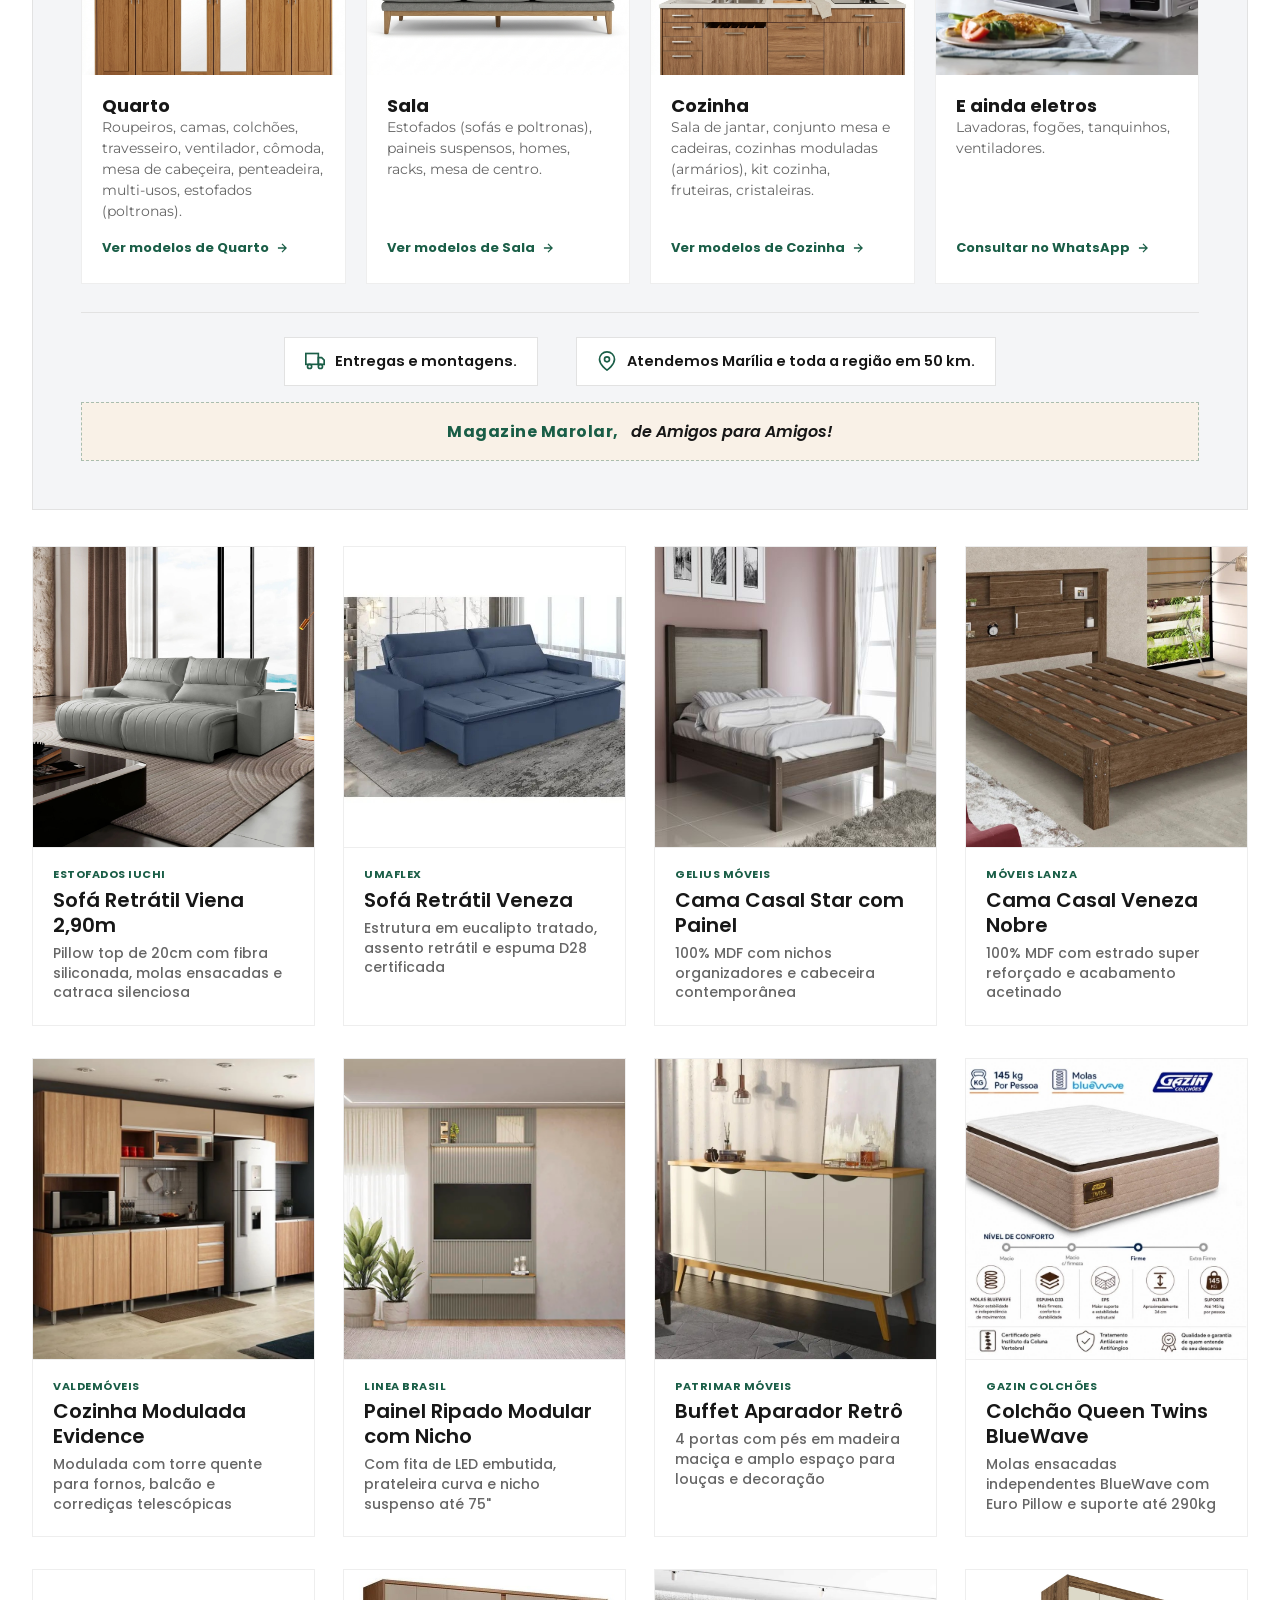
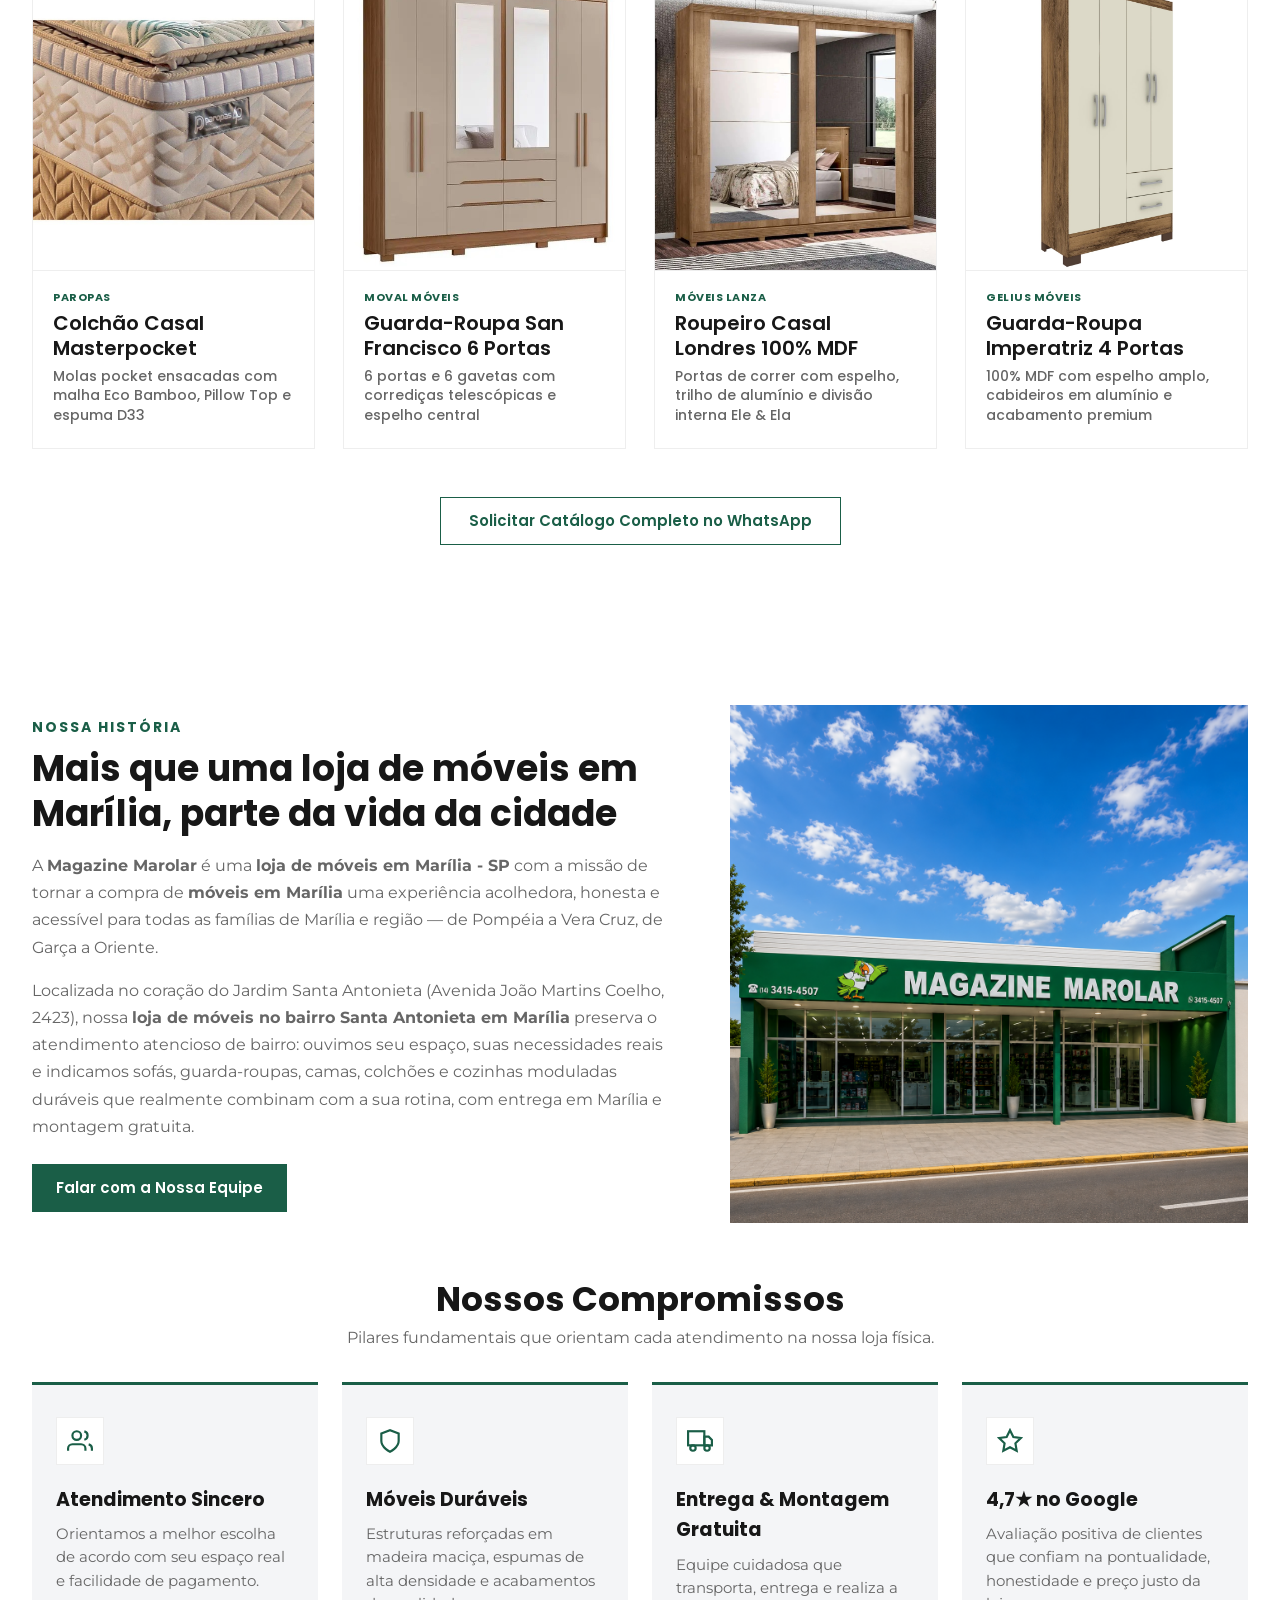
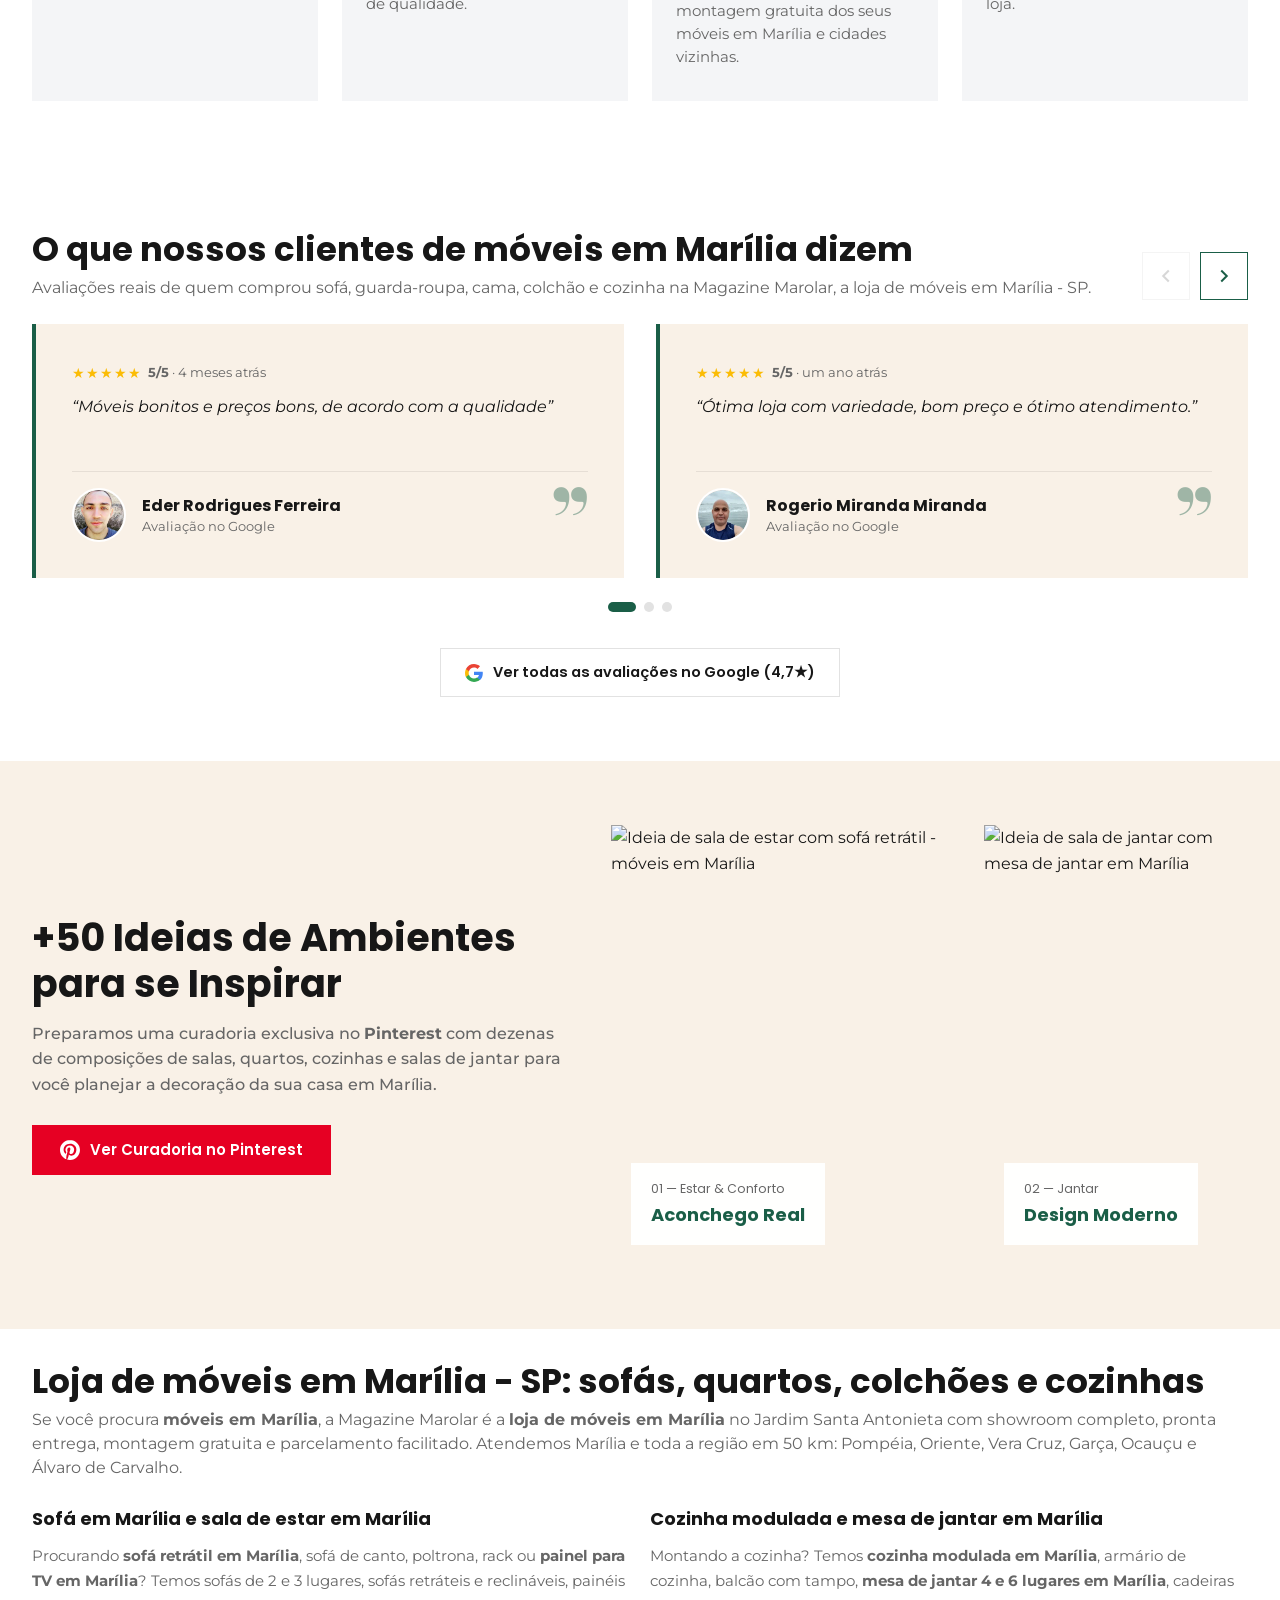
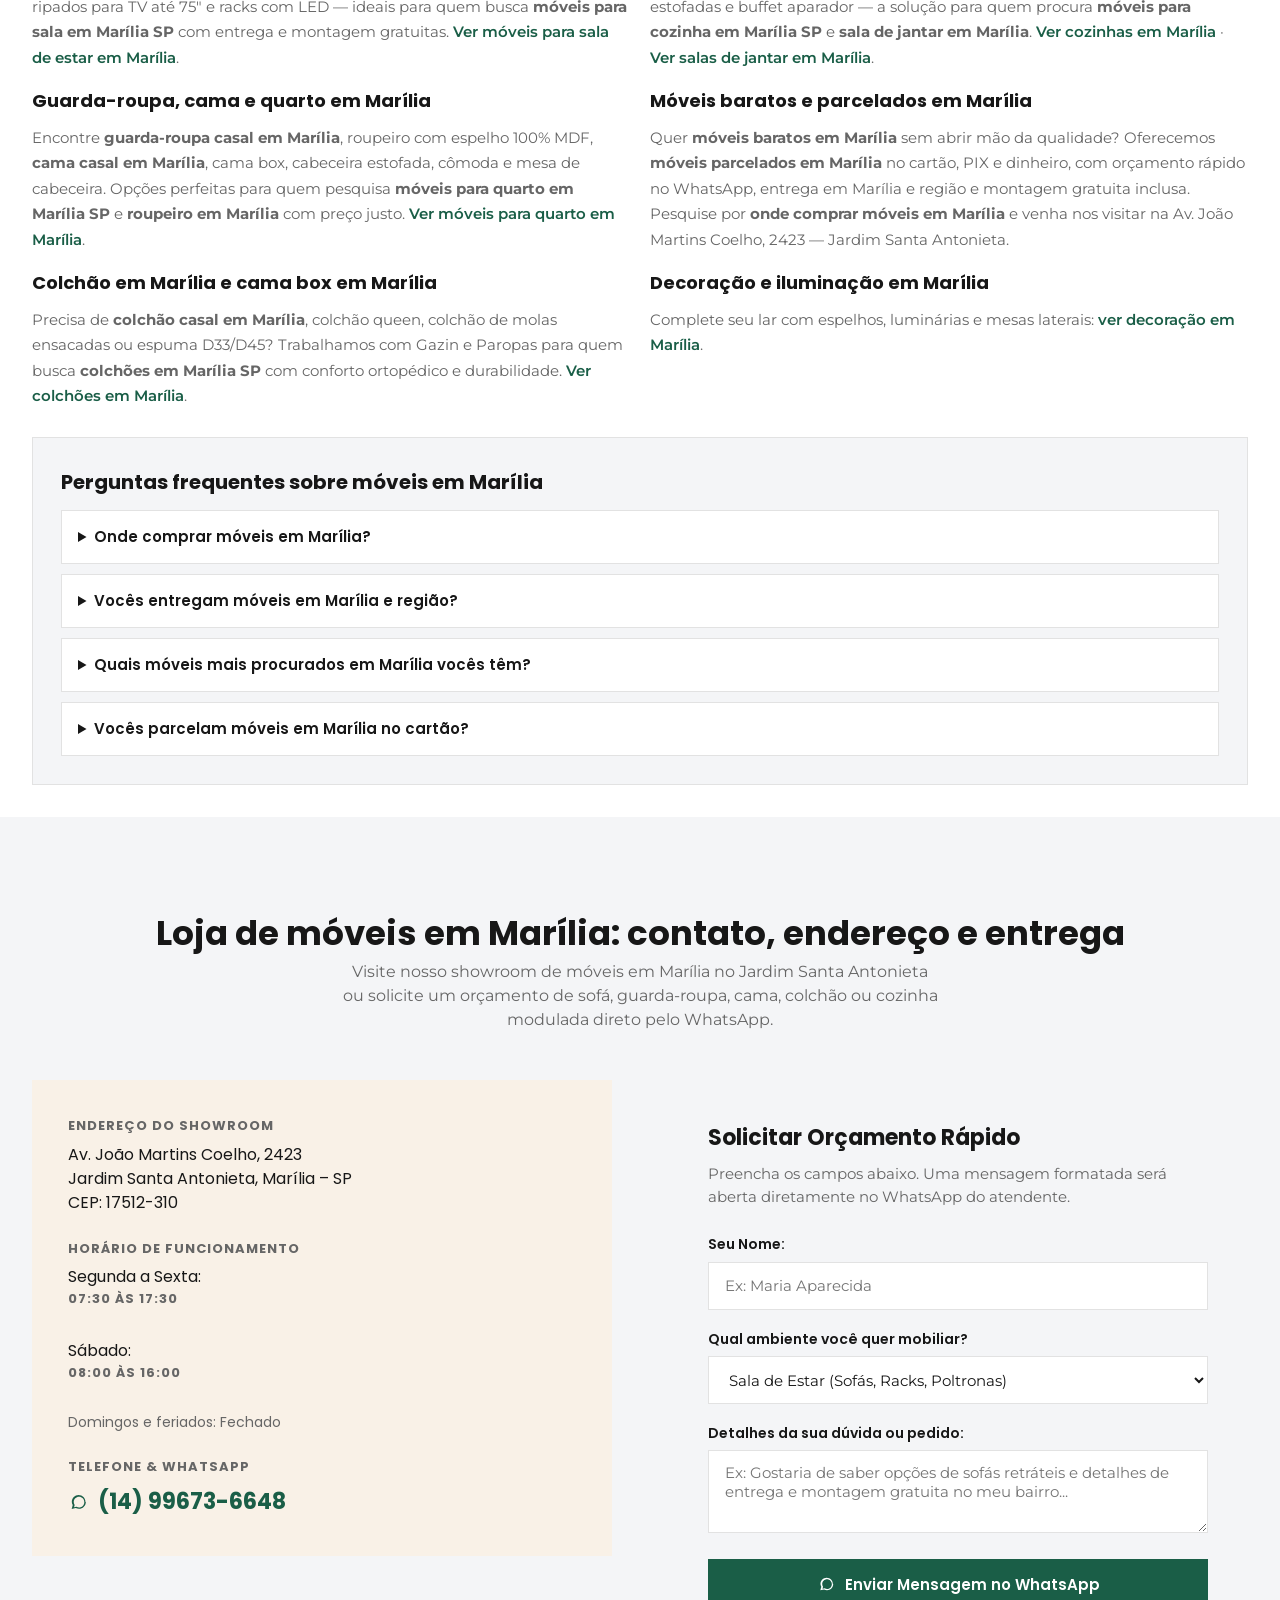
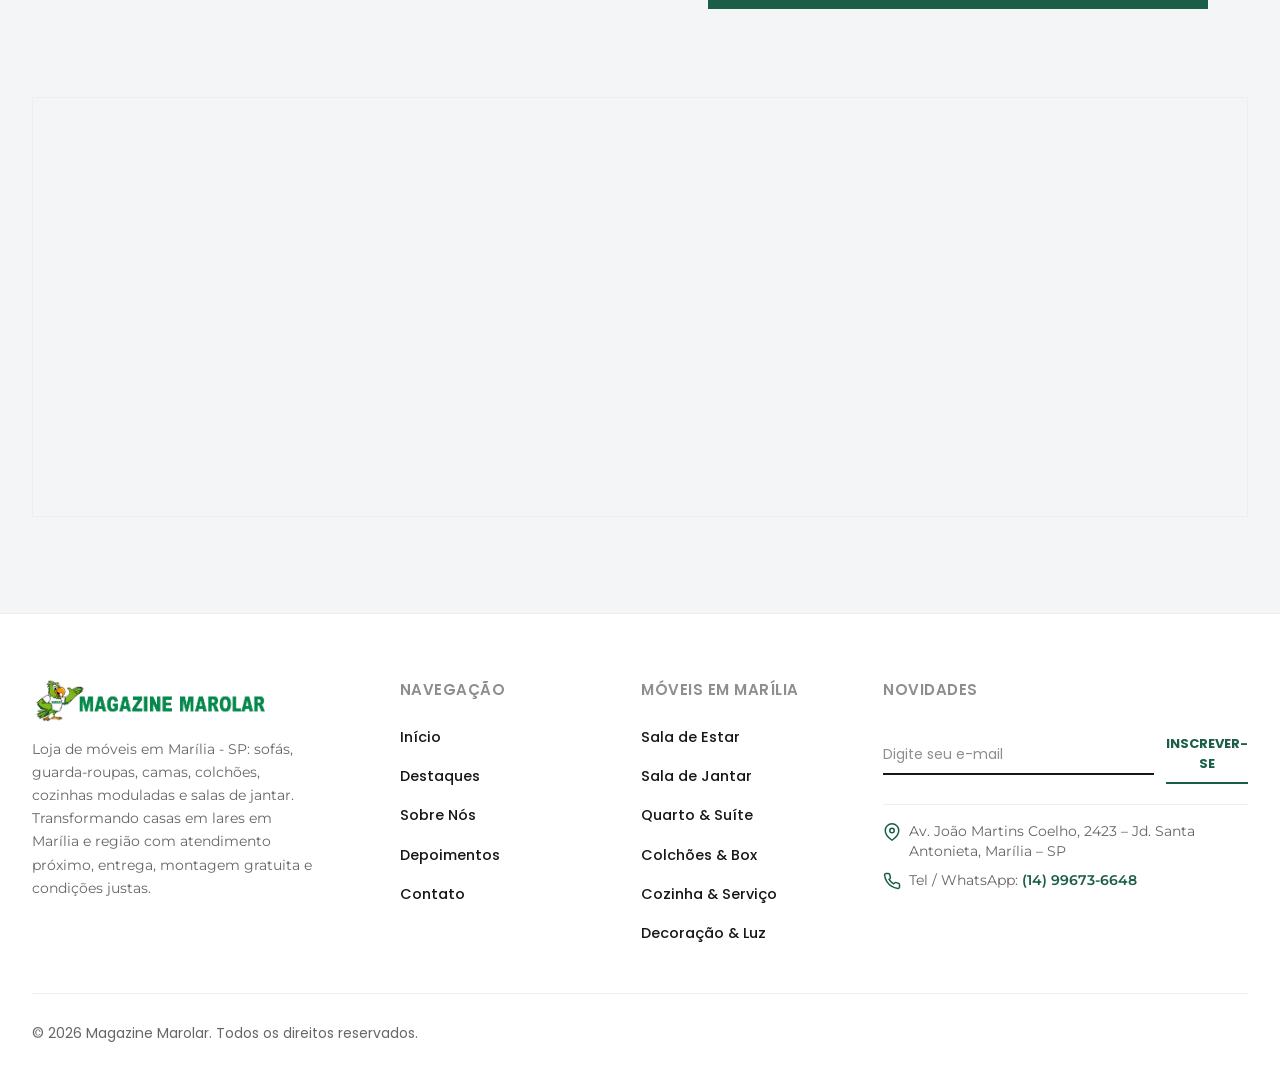
==== commit 1fd3f409: "Move secao tudo-em-moveis para antes do catalogo e troca icones por fotos (inclui micro-ondas em ele" ====
--- a/index.html
+++ b/index.html
@@ -238,7 +238,7 @@
           <p>
             Loja de móveis em Marília - SP no Jardim Santa Antonieta: sofás retráteis, camas, guarda-roupas, colchões, mesas de jantar e cozinhas moduladas com parcelamento facilitado, entrega em Marília e região e montagem gratuita. Peça um orçamento agora mesmo.
           </p>
-          <a href="https://wa.me/5514996736648?text=Ol%C3%A1!%20Gostaria%20de%20solicitar%20um%20or%C3%A7amento%20com%20parcelamento%20facilitado%20na%20Magazine%20Marolar." target="_blank" rel="noopener noreferrer" class="btn-furniro-hero">
+          <a href="https://wa.me/5514996736648?text=Ol%C3%A1%2C%20tudo%20bem%3F%0AGostaria%20de%20conhecer%20as%20suas%20op%C3%A7%C3%B5es%20de%20m%C3%B3veis." target="_blank" rel="noopener noreferrer" class="btn-furniro-hero">
             CONSULTAR AGORA
           </a>
         </div>
@@ -318,6 +318,83 @@
           </div>
         </div>
 
+        <!-- Seção: Na Magazine Marolar você encontra tudo em móveis (antes do catálogo) -->
+        <div class="catalog-everything-section">
+          <div class="catalog-everything-header">
+            <span class="catalog-everything-eyebrow">Loja de móveis em Marília SP — Variedade Completa</span>
+            <h3 class="catalog-everything-title">Na Magazine Marolar você encontra tudo em móveis em Marília para a sua casa:</h3>
+          </div>
+
+          <div class="catalog-categories-grid">
+            <!-- 1. Quarto -->
+            <a href="categorias/quarto.html" class="catalog-cat-card catalog-cat-card--photo">
+              <div class="catalog-cat-photo">
+                <img src="public/showroom/guarda-roupa.jpg" alt="Guarda-roupa casal com espelho em Marília — móveis para quarto na Magazine Marolar" loading="lazy">
+              </div>
+              <div class="catalog-cat-info">
+                <h4>Quarto</h4>
+                <p>Roupeiros, camas, colchões, travesseiro, ventilador, cômoda, mesa de cabeçeira, penteadeira, multi-usos, estofados (poltronas).</p>
+                <span class="catalog-cat-link">Ver modelos de Quarto <svg width="14" height="14" viewBox="0 0 24 24" fill="none" stroke="currentColor" stroke-width="2.2"><path d="M5 12h14M12 5l7 7-7 7"/></svg></span>
+              </div>
+            </a>
+
+            <!-- 2. Sala -->
+            <a href="categorias/sala-de-estar.html" class="catalog-cat-card catalog-cat-card--photo">
+              <div class="catalog-cat-photo">
+                <img src="public/showroom/sofa-retratil.jpg" alt="Sofá retrátil para sala em Marília — estofados na Magazine Marolar" loading="lazy">
+              </div>
+              <div class="catalog-cat-info">
+                <h4>Sala</h4>
+                <p>Estofados (sofás e poltronas), paineis suspensos, homes, racks, mesa de centro.</p>
+                <span class="catalog-cat-link">Ver modelos de Sala <svg width="14" height="14" viewBox="0 0 24 24" fill="none" stroke="currentColor" stroke-width="2.2"><path d="M5 12h14M12 5l7 7-7 7"/></svg></span>
+              </div>
+            </a>
+
+            <!-- 3. Cozinha -->
+            <a href="categorias/cozinha-e-area-de-servico.html" class="catalog-cat-card catalog-cat-card--photo">
+              <div class="catalog-cat-photo">
+                <img src="public/showroom/cozinha-modulada.jpg" alt="Cozinha modulada com armários em Marília — cozinhas na Magazine Marolar" loading="lazy">
+              </div>
+              <div class="catalog-cat-info">
+                <h4>Cozinha</h4>
+                <p>Sala de jantar, conjunto mesa e cadeiras, cozinhas moduladas (armários), kit cozinha, fruteiras, cristaleiras.</p>
+                <span class="catalog-cat-link">Ver modelos de Cozinha <svg width="14" height="14" viewBox="0 0 24 24" fill="none" stroke="currentColor" stroke-width="2.2"><path d="M5 12h14M12 5l7 7-7 7"/></svg></span>
+              </div>
+            </a>
+
+            <!-- 4. E ainda eletros -->
+            <a href="https://wa.me/5514996736648?text=Ol%C3%A1!%20Gostaria%20de%20consultar%20a%20linha%20de%20Eletros%20da%20Magazine%20Marolar%20(lavadoras%2C%20fog%C3%B5es%2C%20tanquinhos%2C%20ventiladores)." target="_blank" rel="noopener noreferrer" class="catalog-cat-card catalog-cat-card--photo">
+              <div class="catalog-cat-photo">
+                <img src="public/microondas.webp" alt="Micro-ondas em Marília — linha de eletros na Magazine Marolar" loading="lazy">
+              </div>
+              <div class="catalog-cat-info">
+                <h4>E ainda eletros</h4>
+                <p>Lavadoras, fogões, tanquinhos, ventiladores.</p>
+                <span class="catalog-cat-link">Consultar no WhatsApp <svg width="14" height="14" viewBox="0 0 24 24" fill="none" stroke="currentColor" stroke-width="2.2"><path d="M5 12h14M12 5l7 7-7 7"/></svg></span>
+              </div>
+            </a>
+          </div>
+
+          <!-- Faixa de Entregas, Região & Slogan -->
+          <div class="catalog-everything-bottom">
+            <div class="catalog-highlights-row">
+              <div class="catalog-highlight-badge">
+                <svg width="20" height="20" viewBox="0 0 24 24" fill="none" stroke="currentColor" stroke-width="2"><rect x="1" y="3" width="15" height="13"></rect><polygon points="16 8 20 8 23 11 23 16 16 16 8"></polygon><circle cx="5.5" cy="18.5" r="2.5"></circle><circle cx="18.5" cy="18.5" r="2.5"></circle></svg>
+                <span>Entregas e montagens.</span>
+              </div>
+              <div class="catalog-highlight-badge">
+                <svg width="20" height="20" viewBox="0 0 24 24" fill="none" stroke="currentColor" stroke-width="2"><path d="M21 10c0 7-9 13-9 13s-9-6-9-13a9 9 0 0 1 18 0z"></path><circle cx="12" cy="10" r="3"></circle></svg>
+                <span>Atendemos Marília e toda a região em 50 km.</span>
+              </div>
+            </div>
+
+            <div class="catalog-slogan-banner">
+              <span class="catalog-slogan-brand">Magazine Marolar,</span>
+              <span class="catalog-slogan-phrase">de Amigos para Amigos!</span>
+            </div>
+          </div>
+        </div>
+
         <div class="products-furniro-grid">
           <!-- 1. SOFÁS: Estofados Iuchi -->
           <div class="product-card-furniro" data-category="sofas">
@@ -567,121 +644,6 @@
           </a>
         </div>
 
-        <!-- Seção Integrada: Tudo em Móveis para a sua Casa -->
-        <div class="catalog-everything-section">
-          <div class="catalog-everything-header">
-            <span class="catalog-everything-eyebrow">Loja de móveis em Marília SP — Variedade Completa</span>
-            <h3 class="catalog-everything-title">Na Magazine Marolar você encontra tudo em móveis em Marília para a sua casa:</h3>
-          </div>
-
-          <div class="catalog-categories-grid">
-            <!-- 1. Quarto -->
-            <a href="categorias/quarto.html" class="catalog-cat-card">
-              <div class="catalog-cat-icon-row">
-                <div class="catalog-cat-icon">
-                  <svg width="26" height="26" viewBox="0 0 24 24" fill="none" stroke="currentColor" stroke-width="1.8" stroke-linecap="round" stroke-linejoin="round">
-                    <path d="M2 4v16"></path>
-                    <path d="M2 8h18a2 2 0 0 1 2 2v10"></path>
-                    <path d="M2 17h20"></path>
-                    <path d="M6 8v3a2 2 0 0 0 2 2h2a2 2 0 0 0 2-2V8"></path>
-                  </svg>
-                </div>
-                <div class="catalog-cat-info">
-                  <h4>Quarto</h4>
-                </div>
-              </div>
-              <div class="catalog-cat-info">
-                <p>Roupeiros, camas, colchões, travesseiro, ventilador, cômoda, mesa de cabeçeira, penteadeira, multi-usos, estofados (poltronas).</p>
-                <span class="catalog-cat-link">Ver modelos de Quarto <svg width="14" height="14" viewBox="0 0 24 24" fill="none" stroke="currentColor" stroke-width="2.2"><path d="M5 12h14M12 5l7 7-7 7"/></svg></span>
-              </div>
-            </a>
-
-            <!-- 2. Sala -->
-            <a href="categorias/sala-de-estar.html" class="catalog-cat-card">
-              <div class="catalog-cat-icon-row">
-                <div class="catalog-cat-icon">
-                  <svg width="26" height="26" viewBox="0 0 24 24" fill="none" stroke="currentColor" stroke-width="1.8" stroke-linecap="round" stroke-linejoin="round">
-                    <path d="M20 9V7a2 2 0 0 0-2-2H6a2 2 0 0 0-2 2v2"></path>
-                    <path d="M2 11v5a2 2 0 0 0 2 2h16a2 2 0 0 0 2-2v-5a2 2 0 0 0-2-2H4a2 2 0 0 0-2 2z"></path>
-                    <path d="M4 18v2"></path>
-                    <path d="M20 18v2"></path>
-                    <path d="M4 11h16"></path>
-                  </svg>
-                </div>
-                <div class="catalog-cat-info">
-                  <h4>Sala</h4>
-                </div>
-              </div>
-              <div class="catalog-cat-info">
-                <p>Estofados (sofás e poltronas), paineis suspensos, homes, racks, mesa de centro.</p>
-                <span class="catalog-cat-link">Ver modelos de Sala <svg width="14" height="14" viewBox="0 0 24 24" fill="none" stroke="currentColor" stroke-width="2.2"><path d="M5 12h14M12 5l7 7-7 7"/></svg></span>
-              </div>
-            </a>
-
-            <!-- 3. Cozinha -->
-            <a href="categorias/cozinha-e-area-de-servico.html" class="catalog-cat-card">
-              <div class="catalog-cat-icon-row">
-                <div class="catalog-cat-icon">
-                  <svg width="26" height="26" viewBox="0 0 24 24" fill="none" stroke="currentColor" stroke-width="1.8" stroke-linecap="round" stroke-linejoin="round">
-                    <rect x="3" y="3" width="18" height="18" rx="1"></rect>
-                    <line x1="3" y1="10" x2="21" y2="10"></line>
-                    <line x1="12" y1="10" x2="12" y2="21"></line>
-                    <circle cx="8" cy="6.5" r="1"></circle>
-                    <circle cx="16" cy="6.5" r="1"></circle>
-                  </svg>
-                </div>
-                <div class="catalog-cat-info">
-                  <h4>Cozinha</h4>
-                </div>
-              </div>
-              <div class="catalog-cat-info">
-                <p>Sala de jantar, conjunto mesa e cadeiras, cozinhas moduladas (armários), kit cozinha, fruteiras, cristaleiras.</p>
-                <span class="catalog-cat-link">Ver modelos de Cozinha <svg width="14" height="14" viewBox="0 0 24 24" fill="none" stroke="currentColor" stroke-width="2.2"><path d="M5 12h14M12 5l7 7-7 7"/></svg></span>
-              </div>
-            </a>
-
-            <!-- 4. E ainda eletros -->
-            <a href="https://wa.me/5514996736648?text=Ol%C3%A1!%20Gostaria%20de%20consultar%20a%20linha%20de%20Eletros%20da%20Magazine%20Marolar%20(lavadoras%2C%20fog%C3%B5es%2C%20tanquinhos%2C%20ventiladores)." target="_blank" rel="noopener noreferrer" class="catalog-cat-card">
-              <div class="catalog-cat-icon-row">
-                <div class="catalog-cat-icon">
-                  <svg width="26" height="26" viewBox="0 0 24 24" fill="none" stroke="currentColor" stroke-width="1.8" stroke-linecap="round" stroke-linejoin="round">
-                    <rect x="4" y="2" width="16" height="20" rx="2"></rect>
-                    <circle cx="12" cy="14" r="4"></circle>
-                    <line x1="8" y1="6" x2="8.01" y2="6"></line>
-                    <line x1="12" y1="6" x2="12.01" y2="6"></line>
-                    <line x1="16" y1="6" x2="16.01" y2="6"></line>
-                  </svg>
-                </div>
-                <div class="catalog-cat-info">
-                  <h4>E ainda eletros</h4>
-                </div>
-              </div>
-              <div class="catalog-cat-info">
-                <p>Lavadoras, fogões, tanquinhos, ventiladores.</p>
-                <span class="catalog-cat-link">Consultar no WhatsApp <svg width="14" height="14" viewBox="0 0 24 24" fill="none" stroke="currentColor" stroke-width="2.2"><path d="M5 12h14M12 5l7 7-7 7"/></svg></span>
-              </div>
-            </a>
-          </div>
-
-          <!-- Faixa de Entregas, Região & Slogan -->
-          <div class="catalog-everything-bottom">
-            <div class="catalog-highlights-row">
-              <div class="catalog-highlight-badge">
-                <svg width="20" height="20" viewBox="0 0 24 24" fill="none" stroke="currentColor" stroke-width="2"><rect x="1" y="3" width="15" height="13"></rect><polygon points="16 8 20 8 23 11 23 16 16 16 8"></polygon><circle cx="5.5" cy="18.5" r="2.5"></circle><circle cx="18.5" cy="18.5" r="2.5"></circle></svg>
-                <span>Entregas e montagens.</span>
-              </div>
-              <div class="catalog-highlight-badge">
-                <svg width="20" height="20" viewBox="0 0 24 24" fill="none" stroke="currentColor" stroke-width="2"><path d="M21 10c0 7-9 13-9 13s-9-6-9-13a9 9 0 0 1 18 0z"></path><circle cx="12" cy="10" r="3"></circle></svg>
-                <span>Atendemos Marília e toda a região em 50 km.</span>
-              </div>
-            </div>
-
-            <div class="catalog-slogan-banner">
-              <span class="catalog-slogan-brand">Magazine Marolar,</span>
-              <span class="catalog-slogan-phrase">de Amigos para Amigos!</span>
-            </div>
-          </div>
-        </div>
       </div>
     </section>
 
--- a/css/style.css
+++ b/css/style.css
@@ -808,7 +808,7 @@
    SEÇÃO INTEGRADA AO CATÁLOGO: TUDO EM MÓVEIS
    -------------------------------------------------------------------------- */
 .catalog-everything-section {
-  margin-top: 56px;
+  margin: 8px 0 36px;
   background-color: var(--bg-secondary);
   border: 1px solid var(--color-borda);
   border-radius: var(--radius-none);
@@ -871,6 +871,35 @@
   align-items: center;
   gap: 14px;
   margin-bottom: 14px;
+}
+
+.catalog-cat-card--photo {
+  padding: 0;
+  overflow: hidden;
+}
+
+.catalog-cat-photo {
+  position: relative;
+  width: 100%;
+  aspect-ratio: 4 / 3;
+  overflow: hidden;
+  background-color: var(--bg-trust-bar);
+}
+
+.catalog-cat-photo img {
+  width: 100%;
+  height: 100%;
+  object-fit: cover;
+  display: block;
+  transition: transform 300ms ease;
+}
+
+.catalog-cat-card--photo:hover .catalog-cat-photo img {
+  transform: scale(1.05);
+}
+
+.catalog-cat-card--photo .catalog-cat-info {
+  padding: 20px 20px 24px;
 }
 
 .catalog-cat-icon {
@@ -2101,7 +2130,7 @@
   }
 
   .catalog-everything-section {
-    margin-top: 36px;
+    margin: 4px 0 28px;
     padding: 28px 16px;
   }
 
@@ -2112,6 +2141,18 @@
 
   .catalog-cat-card {
     padding: 18px 16px;
+  }
+
+  .catalog-cat-card--photo {
+    padding: 0;
+  }
+
+  .catalog-cat-card--photo .catalog-cat-info {
+    padding: 16px 16px 20px;
+  }
+
+  .catalog-cat-photo {
+    aspect-ratio: 16 / 10;
   }
 
   .catalog-cat-icon {
@@ -2261,3 +2302,130 @@
 @media (max-width: 768px) {
   #moveis-em-marilia .seo-columns { grid-template-columns: 1fr; }
 }
+
+/* ==========================================================================
+   LANDING PAGES DE AMBIENTES (Quarto / Sala / Cozinha)
+   Header com CTA + secoes por categoria com slider + adjetivos + CTA
+   ========================================================================== */
+.lp-hero {
+  background: var(--bg-trust-bar);
+  padding: 56px 0 48px;
+  border-bottom: 1px solid var(--color-borda-light);
+}
+.lp-hero-grid {
+  display: grid;
+  grid-template-columns: 1.1fr 0.9fr;
+  gap: 40px;
+  align-items: center;
+}
+.lp-eyebrow {
+  display: inline-block;
+  font-family: var(--font-heading);
+  font-size: 13px;
+  font-weight: 700;
+  letter-spacing: 2px;
+  text-transform: uppercase;
+  color: var(--primary-color);
+  margin-bottom: 12px;
+}
+.lp-hero h1 {
+  font-family: var(--font-heading);
+  font-size: clamp(30px, 4vw, 46px);
+  line-height: 1.1;
+  font-weight: 800;
+  color: var(--text-primary);
+  margin-bottom: 14px;
+}
+.lp-hero p.lp-lead {
+  font-size: 16.5px;
+  color: var(--text-secondary);
+  line-height: 1.65;
+  margin-bottom: 22px;
+  max-width: 560px;
+}
+.lp-hero-ctas { display: flex; flex-wrap: wrap; gap: 12px; margin-bottom: 20px; }
+.lp-trust-row { display: flex; flex-wrap: wrap; gap: 10px; }
+.lp-trust-chip {
+  display: inline-flex; align-items: center; gap: 8px;
+  background: #fff; border: 1px solid var(--color-borda);
+  padding: 8px 14px; font-size: 13.5px; font-weight: 600; color: var(--text-primary);
+}
+.lp-trust-chip svg { color: var(--primary-color); flex-shrink: 0; }
+.lp-hero-media img {
+  width: 100%; height: 380px; object-fit: cover; display: block;
+  border: 1px solid var(--color-borda);
+}
+.lp-breadcrumb { font-size: 13.5px; color: var(--text-muted); margin-top: 18px; }
+.lp-breadcrumb a { color: var(--primary-color); font-weight: 600; }
+.lp-anchor-nav {
+  background: #fff; border-bottom: 1px solid var(--color-borda-light);
+  padding: 14px 0; position: sticky; top: 70px; z-index: 20;
+}
+.lp-anchor-inner { display: flex; flex-wrap: wrap; gap: 10px; }
+.lp-anchor-link {
+  font-size: 13.5px; font-weight: 600; color: var(--text-primary);
+  border: 1px solid var(--color-borda); padding: 9px 16px; background: var(--bg-secondary);
+}
+.lp-anchor-link:hover { background: var(--primary-color); color: #fff; border-color: var(--primary-color); }
+.lp-section { padding: 56px 0; }
+.lp-section.alt { background: var(--bg-secondary); }
+.lp-cat-grid {
+  display: grid; grid-template-columns: 1fr 1fr; gap: 40px; align-items: center;
+}
+.lp-cat-grid.reverse > .lp-cat-text { order: 2; }
+.lp-cat-grid.reverse > .lp-cat-media { order: 1; }
+.lp-cat-kicker {
+  font-family: var(--font-heading); font-size: 12.5px; font-weight: 700;
+  letter-spacing: 2px; text-transform: uppercase; color: var(--primary-color);
+}
+.lp-cat-text h2 {
+  font-family: var(--font-heading); font-size: clamp(24px, 3vw, 32px);
+  font-weight: 700; margin: 8px 0 12px; line-height: 1.2;
+}
+.lp-cat-text .lp-desc { font-size: 15.5px; color: var(--text-secondary); line-height: 1.7; margin-bottom: 16px; }
+.lp-adjectives { display: flex; flex-wrap: wrap; gap: 8px; margin-bottom: 16px; }
+.lp-adj {
+  font-size: 13px; font-weight: 700; color: var(--primary-color);
+  background: rgba(26,94,71,0.09); border: 1px solid rgba(26,94,71,0.25);
+  padding: 6px 12px;
+}
+.lp-benefits { display: flex; flex-direction: column; gap: 8px; margin-bottom: 22px; }
+.lp-benefits li { display: flex; gap: 10px; align-items: flex-start; font-size: 14.5px; color: var(--text-primary); }
+.lp-benefits svg { color: var(--primary-color); flex-shrink: 0; margin-top: 2px; }
+/* Slider */
+.lp-slider {
+  position: relative; overflow: hidden; background: #fff;
+  border: 1px solid var(--color-borda);
+}
+.lp-slides { display: flex; transition: transform 450ms ease; }
+.lp-slides img { width: 100%; height: 360px; object-fit: cover; flex-shrink: 0; }
+.lp-slider-btn {
+  position: absolute; top: 50%; transform: translateY(-50%);
+  width: 42px; height: 42px; background: rgba(255,255,255,0.95);
+  border: 1px solid var(--color-borda); color: var(--primary-color);
+  display: inline-flex; align-items: center; justify-content: center;
+}
+.lp-slider-btn.prev { left: 12px; }
+.lp-slider-btn.next { right: 12px; }
+.lp-slider-btn:hover { background: var(--primary-color); color: #fff; }
+.lp-dots { position: absolute; bottom: 12px; left: 0; right: 0; display: flex; justify-content: center; gap: 8px; }
+.lp-dot { width: 9px; height: 9px; border-radius: 9999px; background: rgba(255,255,255,0.6); border: 1px solid var(--primary-color); }
+.lp-dot.active { background: var(--primary-color); width: 26px; border-radius: 9999px; }
+.lp-counter {
+  position: absolute; top: 12px; right: 12px; background: rgba(0,0,0,0.65);
+  color: #fff; font-size: 12.5px; font-weight: 600; padding: 4px 10px;
+}
+.lp-final-cta {
+  background: var(--bg-trust-bar); border: 1px solid var(--color-borda);
+  padding: 40px 32px; text-align: center; margin-top: 8px;
+}
+.lp-final-cta h3 { font-family: var(--font-heading); font-size: 22px; margin-bottom: 10px; }
+.lp-final-cta p { color: var(--text-secondary); font-size: 15px; max-width: 620px; margin: 0 auto 20px; }
+@media (max-width: 960px) {
+  .lp-hero-grid, .lp-cat-grid { grid-template-columns: 1fr; gap: 24px; }
+  .lp-cat-grid.reverse > .lp-cat-text { order: 1; }
+  .lp-cat-grid.reverse > .lp-cat-media { order: 2; }
+  .lp-hero-media img { height: 260px; }
+  .lp-slides img { height: 280px; }
+  .lp-anchor-nav { top: 64px; }
+}
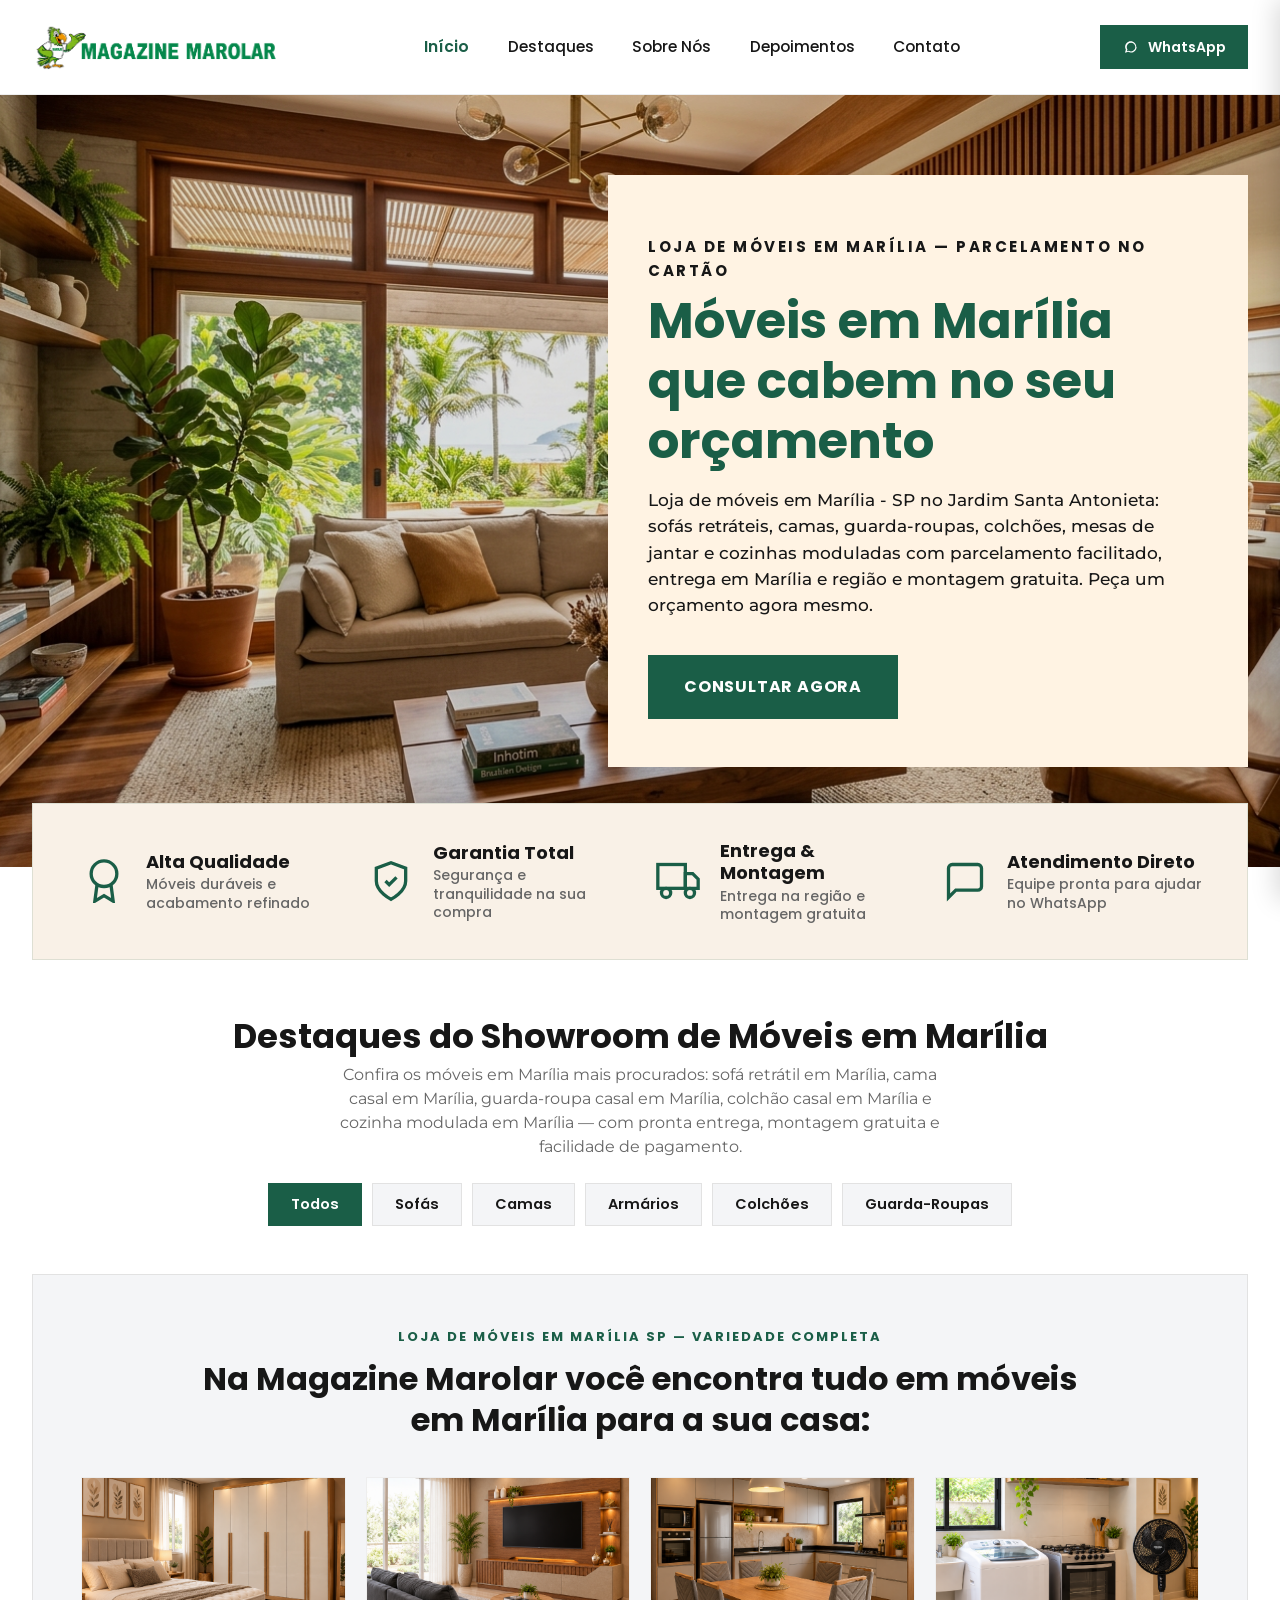
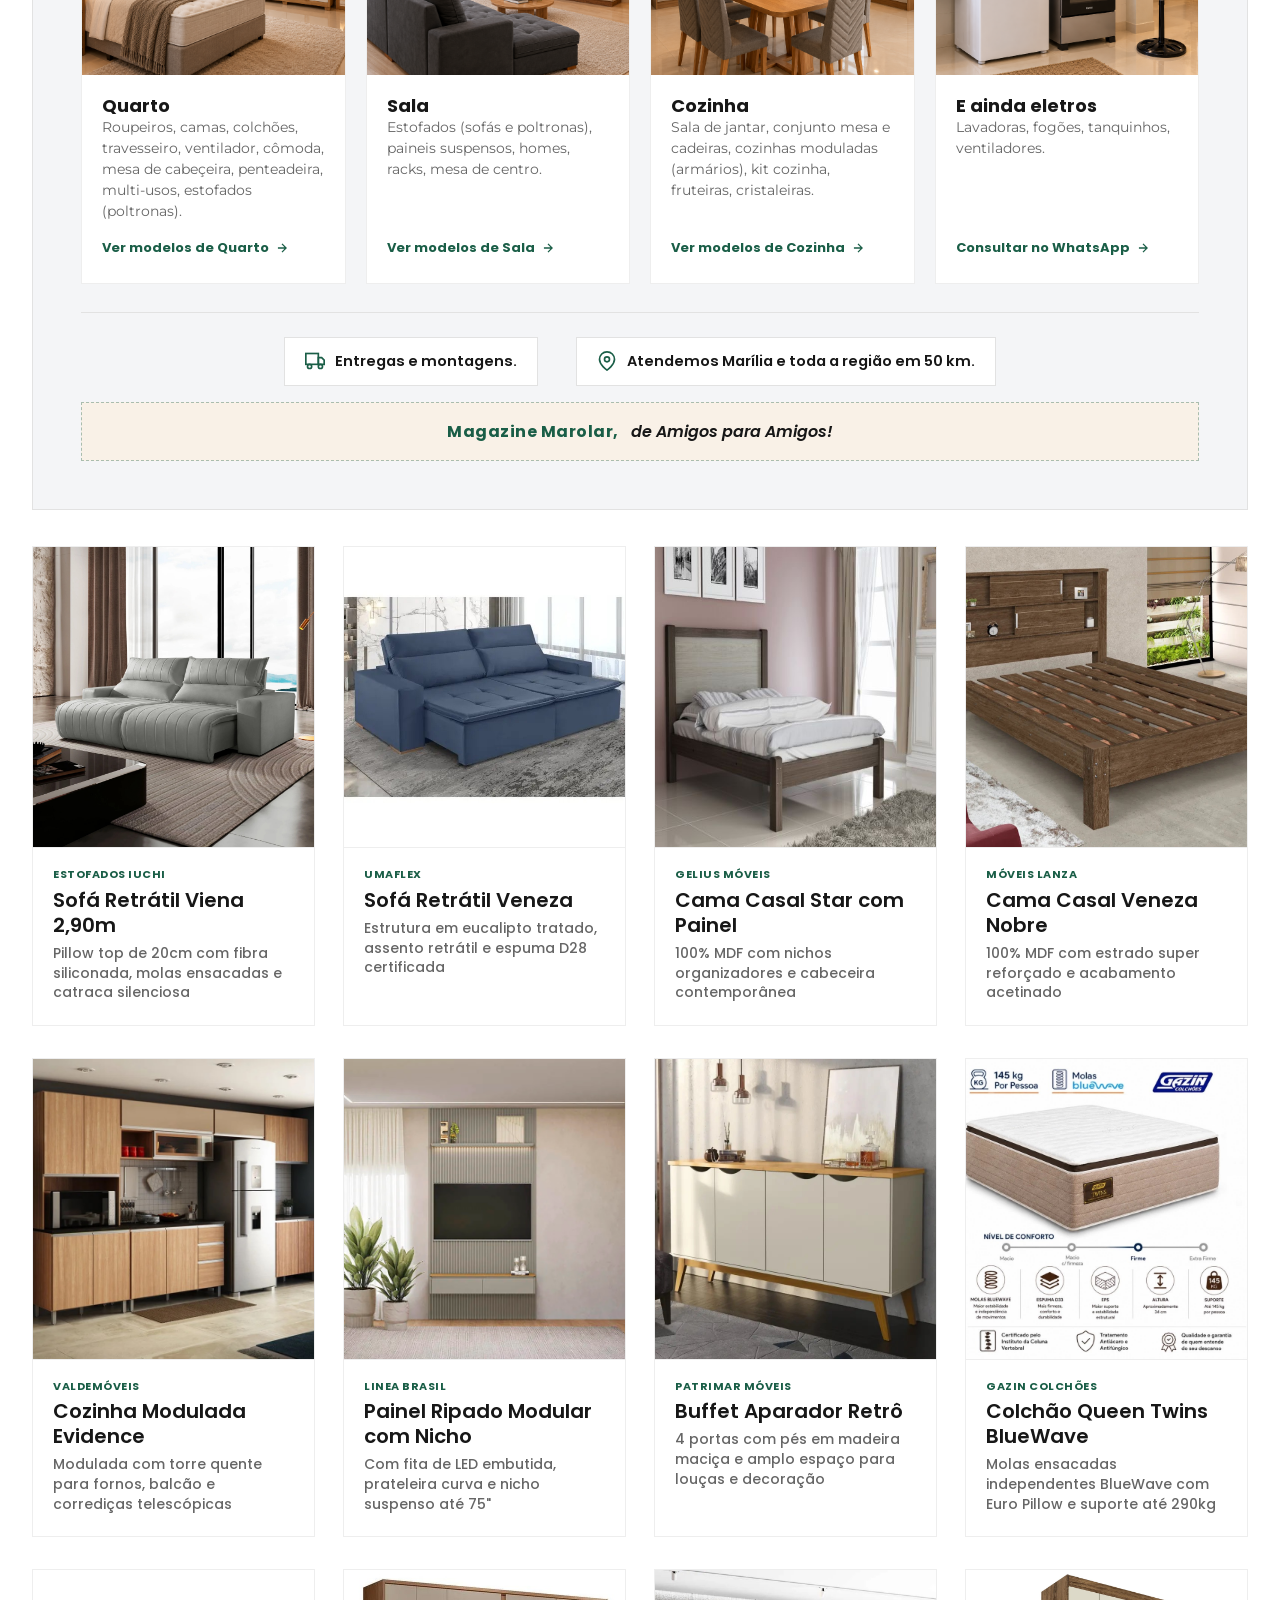
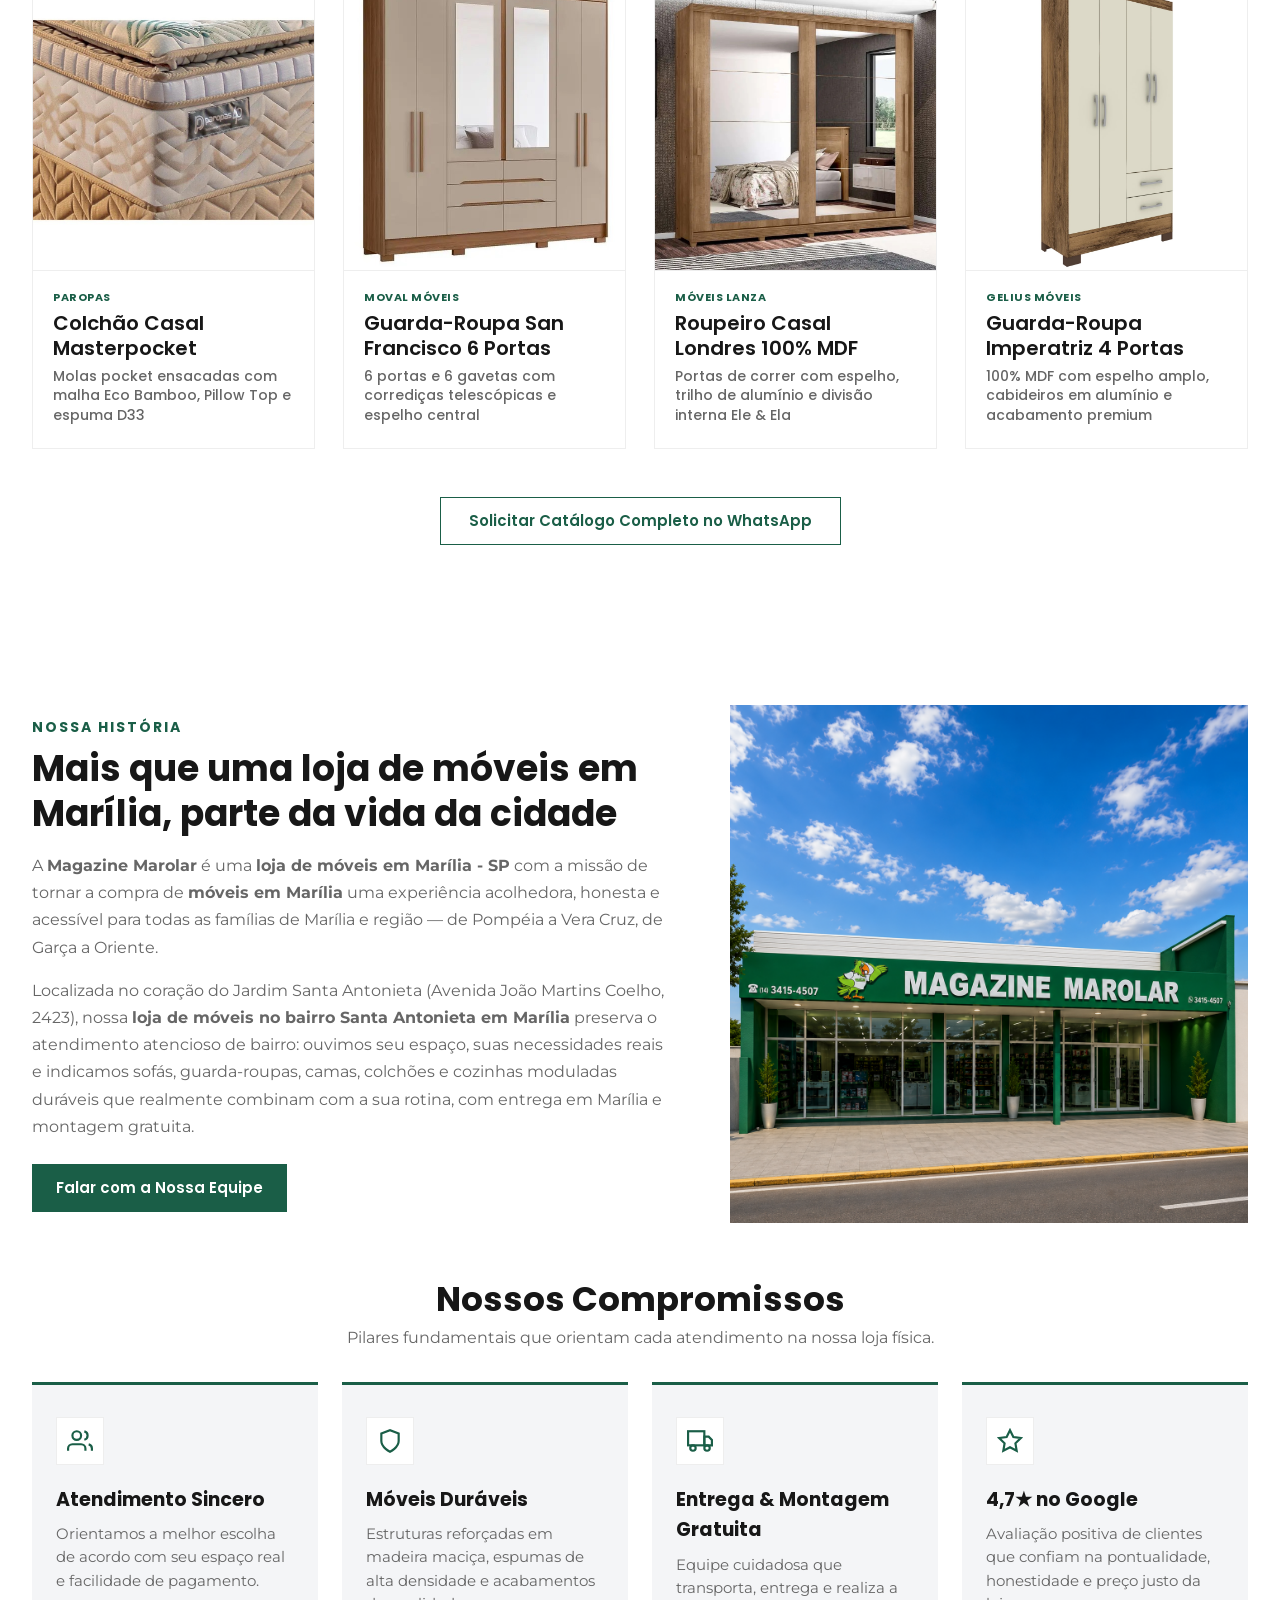
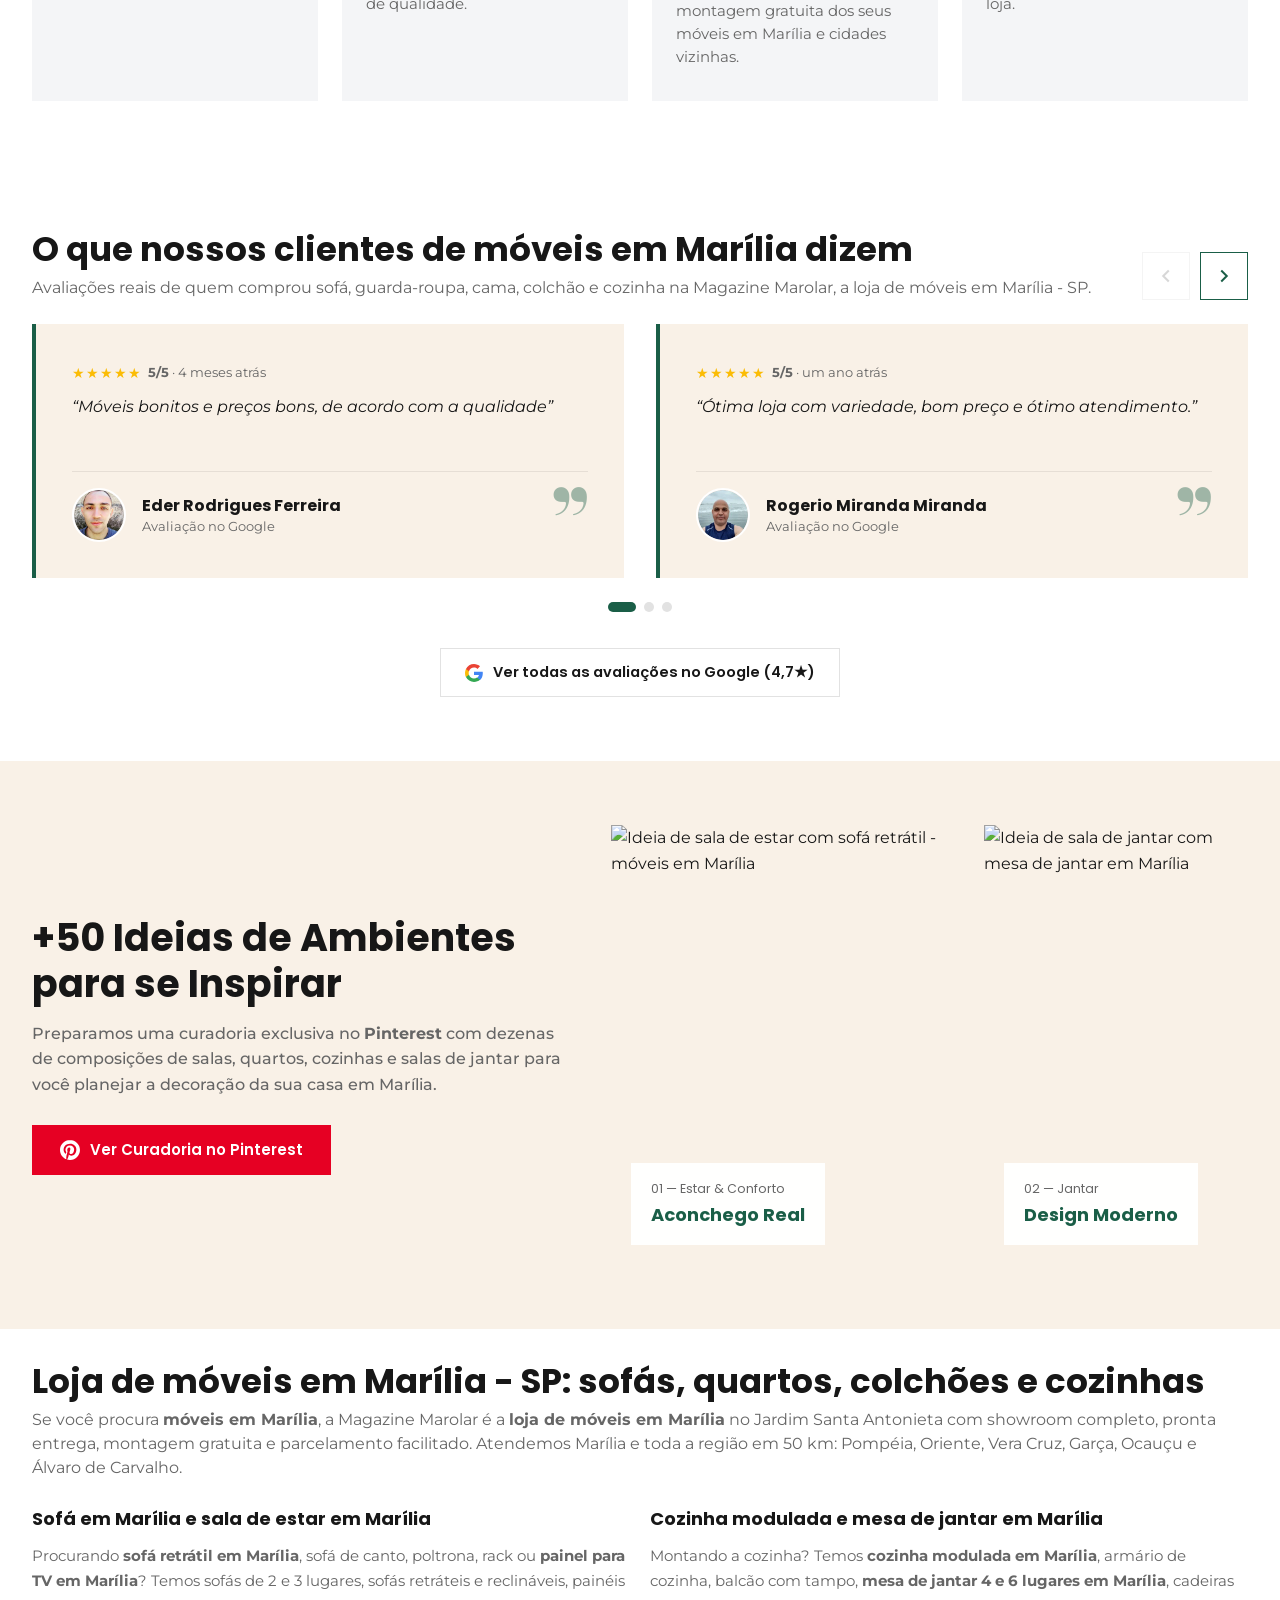
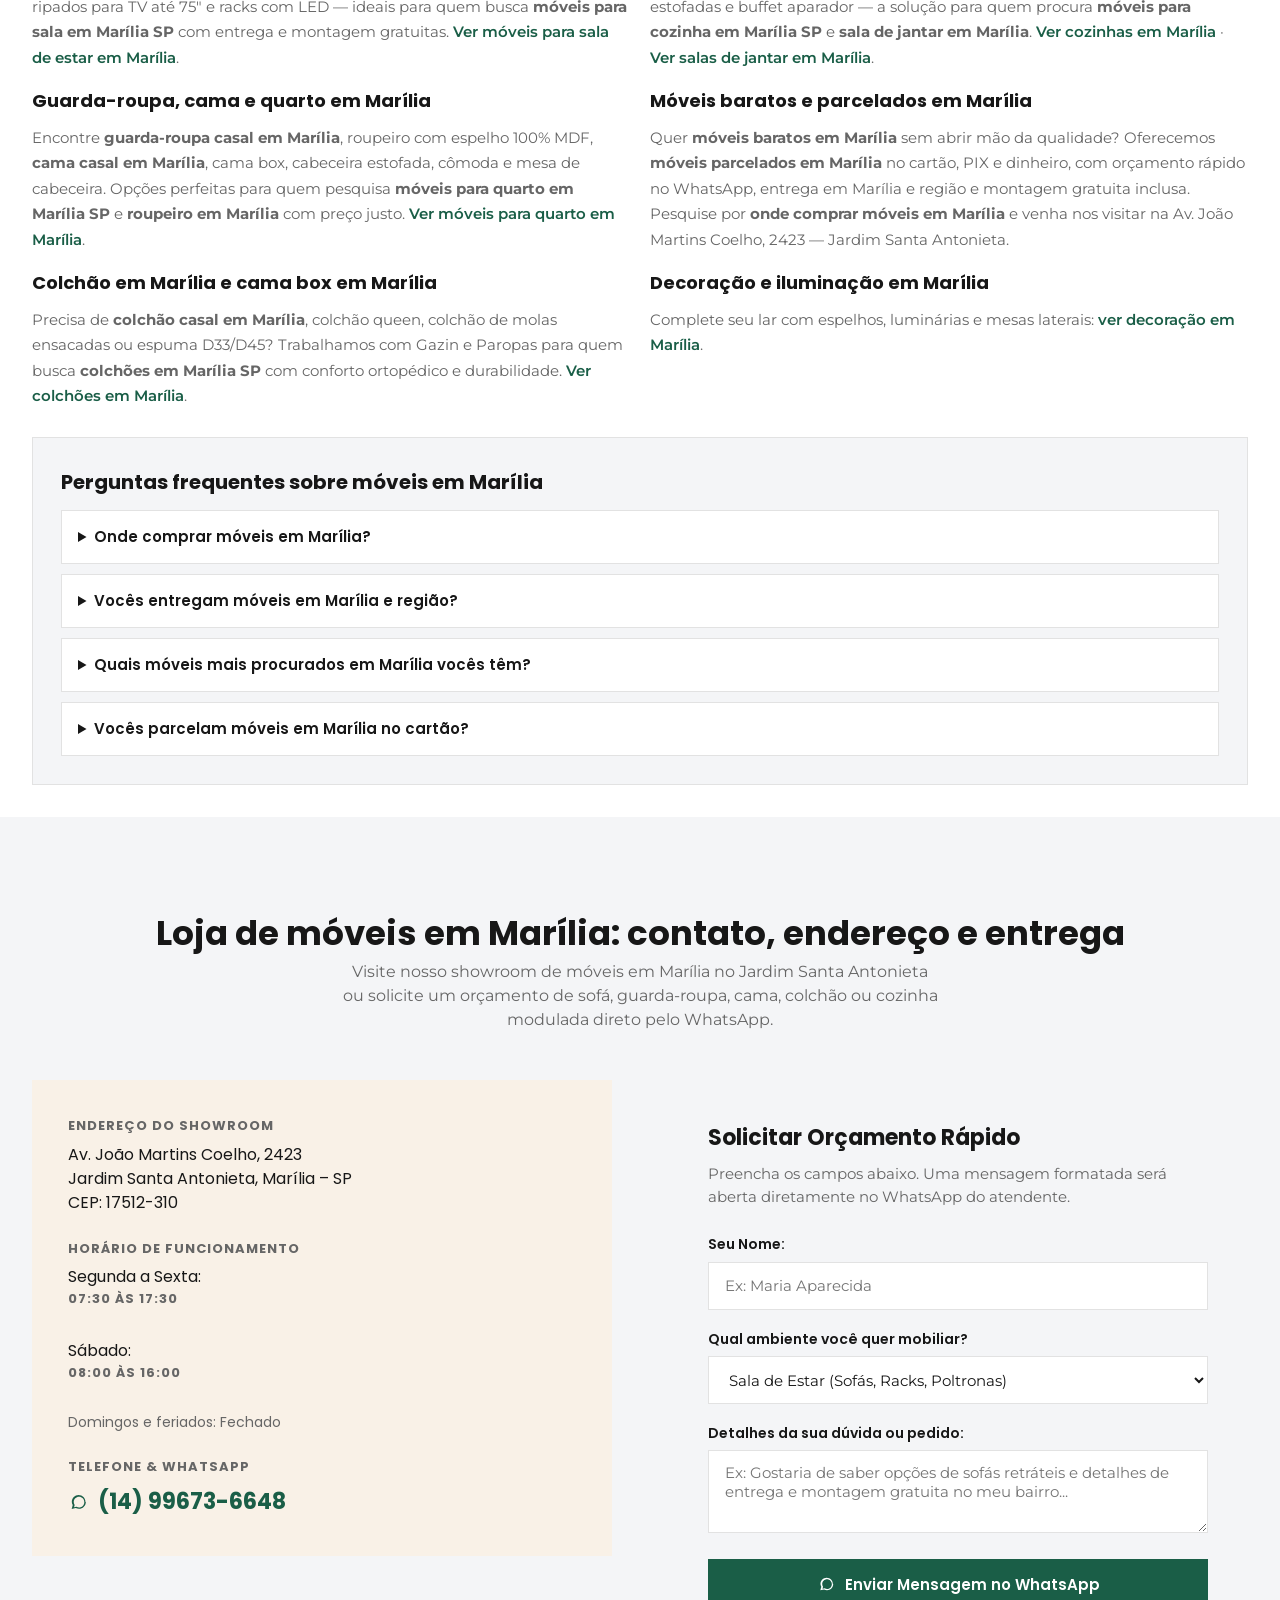
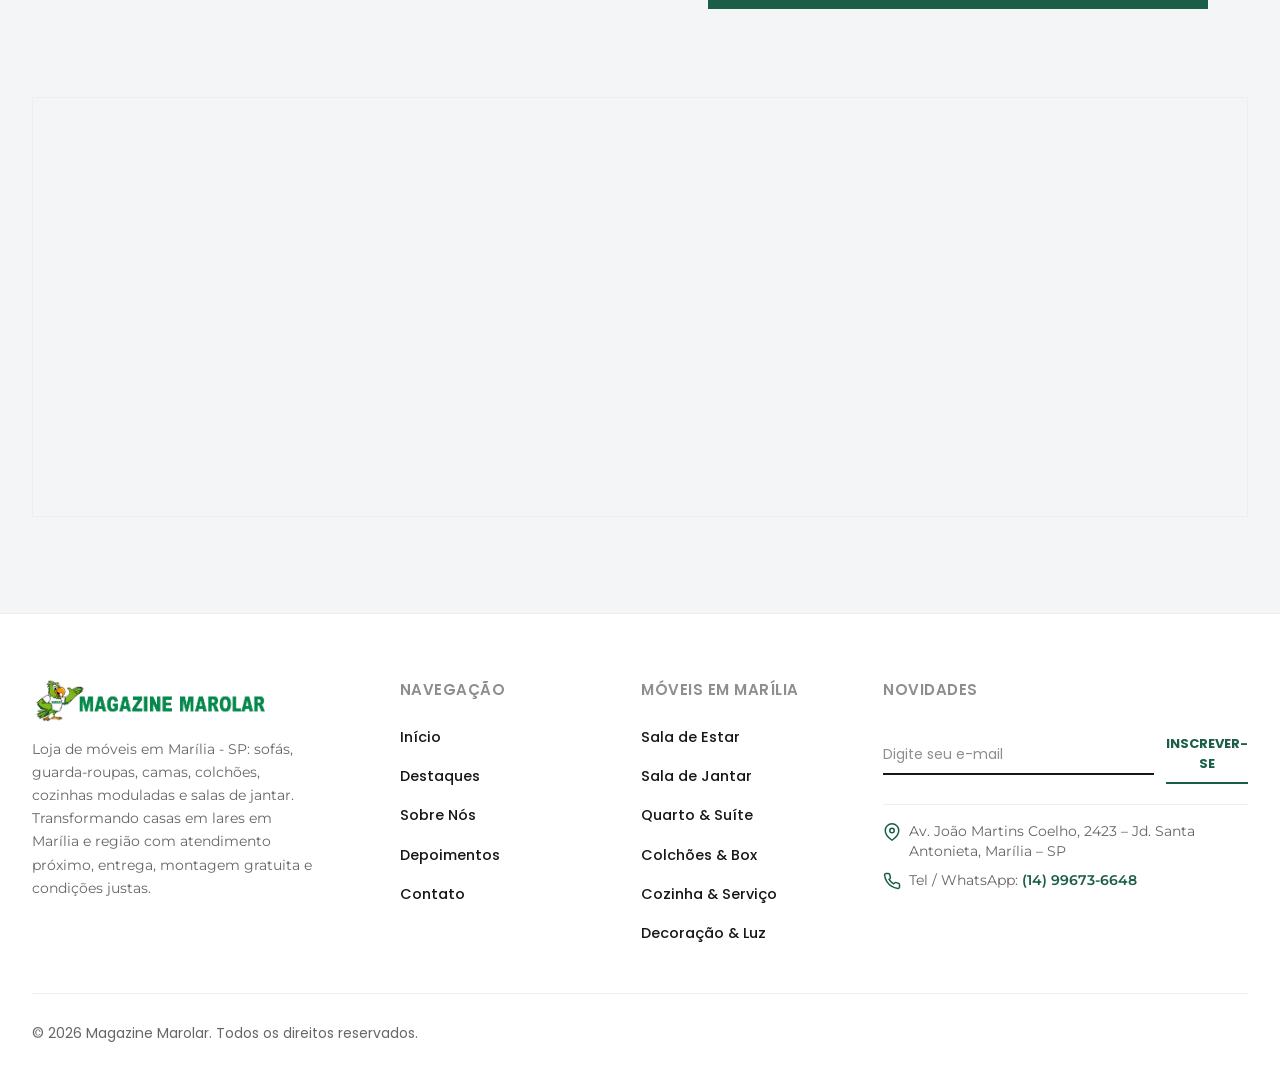
==== commit f33054b5: "Substitui fotos por imagens proprias dos ambientes e atualiza og-images e sitemap - Quarto: sliders " ====
--- a/index.html
+++ b/index.html
@@ -329,7 +329,7 @@
             <!-- 1. Quarto -->
             <a href="categorias/quarto.html" class="catalog-cat-card catalog-cat-card--photo">
               <div class="catalog-cat-photo">
-                <img src="public/showroom/guarda-roupa.jpg" alt="Guarda-roupa casal com espelho em Marília — móveis para quarto na Magazine Marolar" loading="lazy">
+                <img src="public/ambientes/quarto.png" alt="Quarto mobiliado com guarda-roupa e cama em Marília — móveis para quarto na Magazine Marolar" loading="lazy">
               </div>
               <div class="catalog-cat-info">
                 <h4>Quarto</h4>
@@ -341,7 +341,7 @@
             <!-- 2. Sala -->
             <a href="categorias/sala-de-estar.html" class="catalog-cat-card catalog-cat-card--photo">
               <div class="catalog-cat-photo">
-                <img src="public/showroom/sofa-retratil.jpg" alt="Sofá retrátil para sala em Marília — estofados na Magazine Marolar" loading="lazy">
+                <img src="public/ambientes/sala.png" alt="Sala de estar mobiliada com sofá retrátil em Marília — estofados na Magazine Marolar" loading="lazy">
               </div>
               <div class="catalog-cat-info">
                 <h4>Sala</h4>
@@ -353,7 +353,7 @@
             <!-- 3. Cozinha -->
             <a href="categorias/cozinha-e-area-de-servico.html" class="catalog-cat-card catalog-cat-card--photo">
               <div class="catalog-cat-photo">
-                <img src="public/showroom/cozinha-modulada.jpg" alt="Cozinha modulada com armários em Marília — cozinhas na Magazine Marolar" loading="lazy">
+                <img src="public/ambientes/cozinha.png" alt="Cozinha mobiliada com armários em Marília — cozinhas na Magazine Marolar" loading="lazy">
               </div>
               <div class="catalog-cat-info">
                 <h4>Cozinha</h4>
@@ -365,7 +365,7 @@
             <!-- 4. E ainda eletros -->
             <a href="https://wa.me/5514996736648?text=Ol%C3%A1!%20Gostaria%20de%20consultar%20a%20linha%20de%20Eletros%20da%20Magazine%20Marolar%20(lavadoras%2C%20fog%C3%B5es%2C%20tanquinhos%2C%20ventiladores)." target="_blank" rel="noopener noreferrer" class="catalog-cat-card catalog-cat-card--photo">
               <div class="catalog-cat-photo">
-                <img src="public/microondas.webp" alt="Micro-ondas em Marília — linha de eletros na Magazine Marolar" loading="lazy">
+                <img src="public/ambientes/eletro.png" alt="Eletros em Marília — linha de eletros na Magazine Marolar" loading="lazy">
               </div>
               <div class="catalog-cat-info">
                 <h4>E ainda eletros</h4>
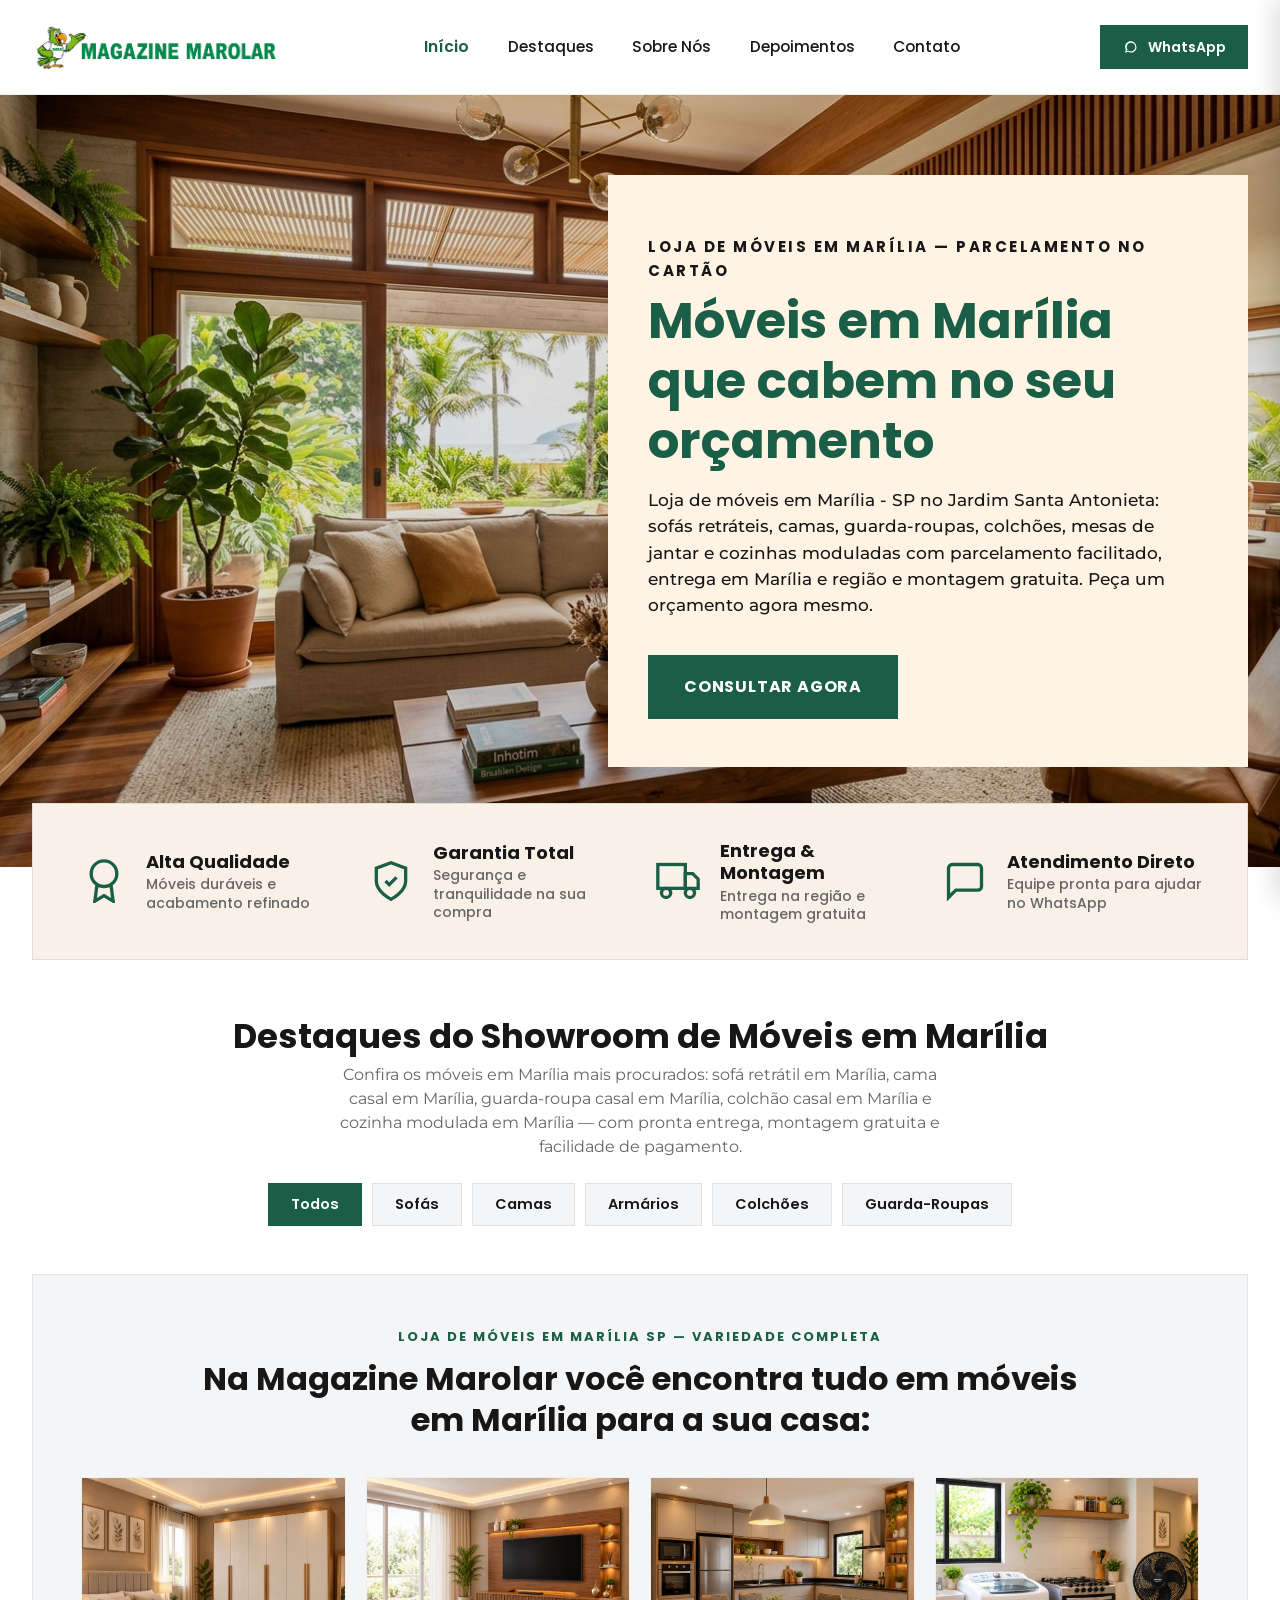
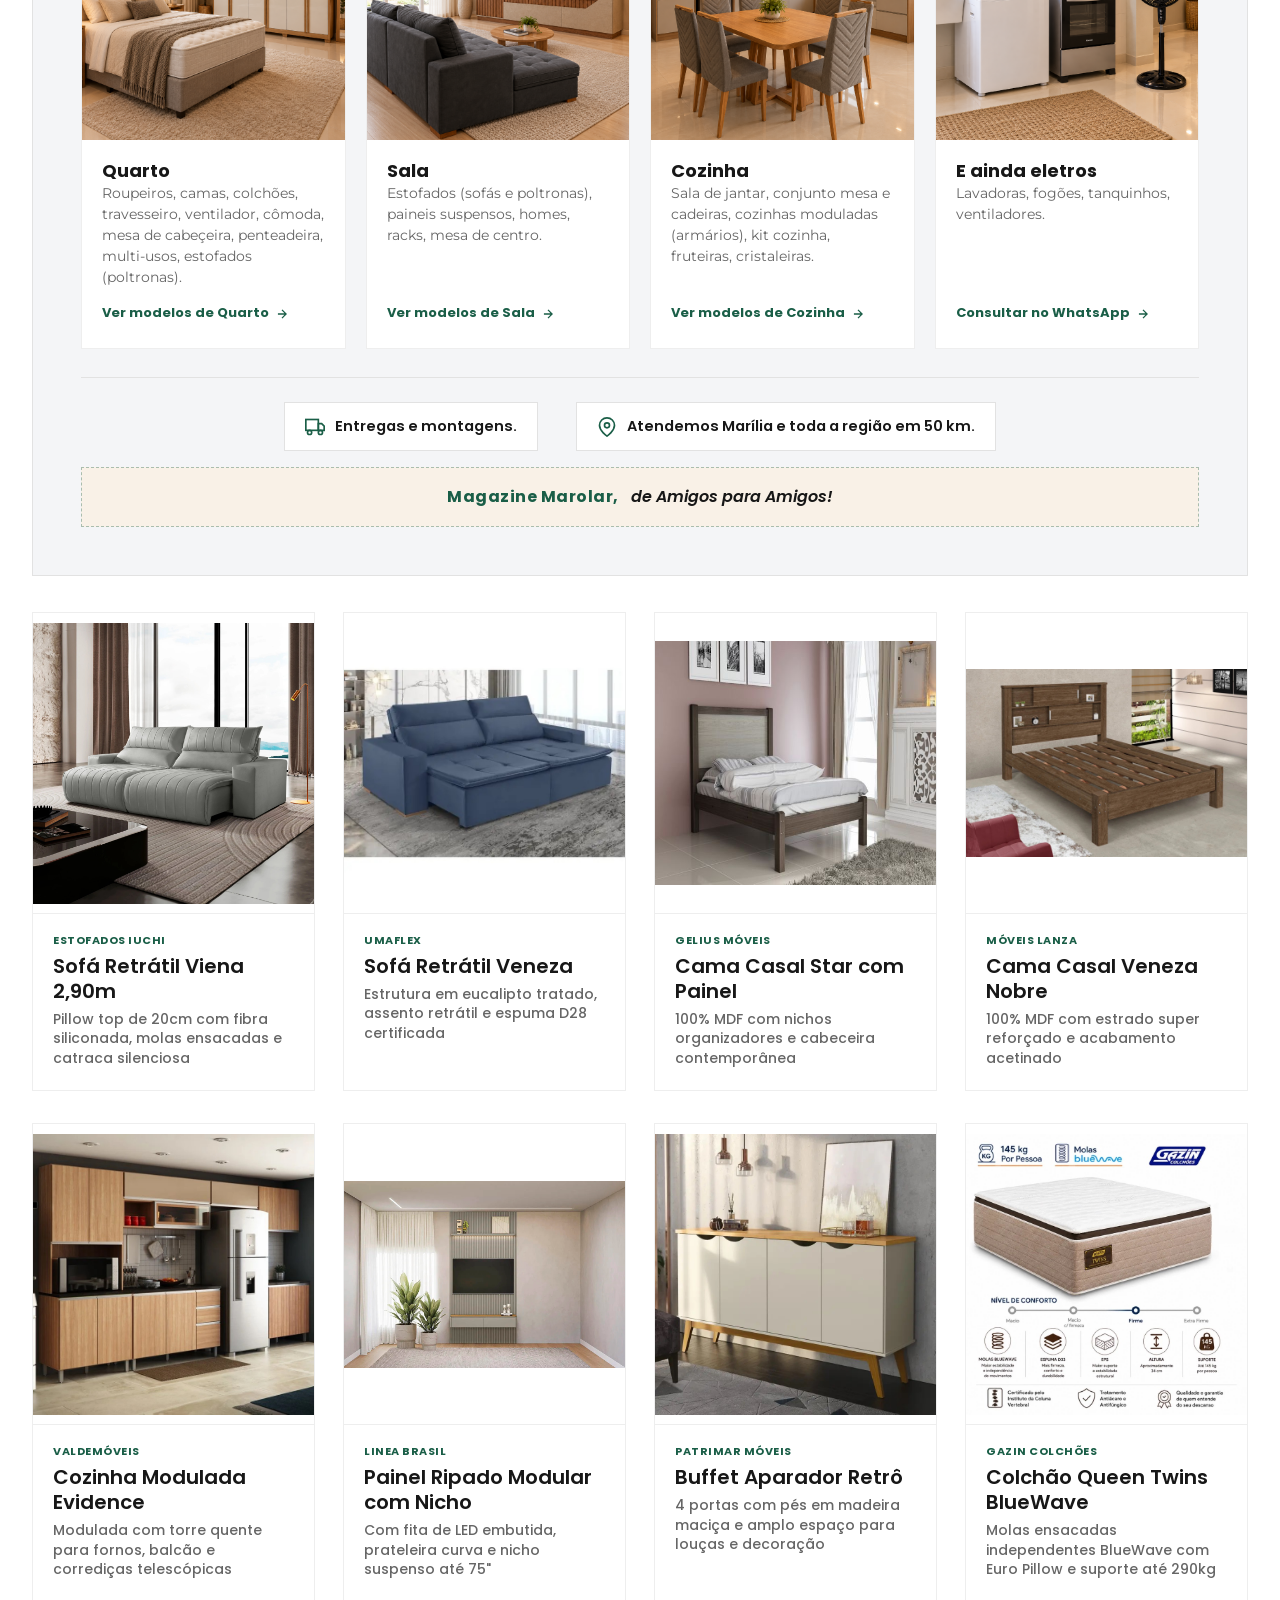
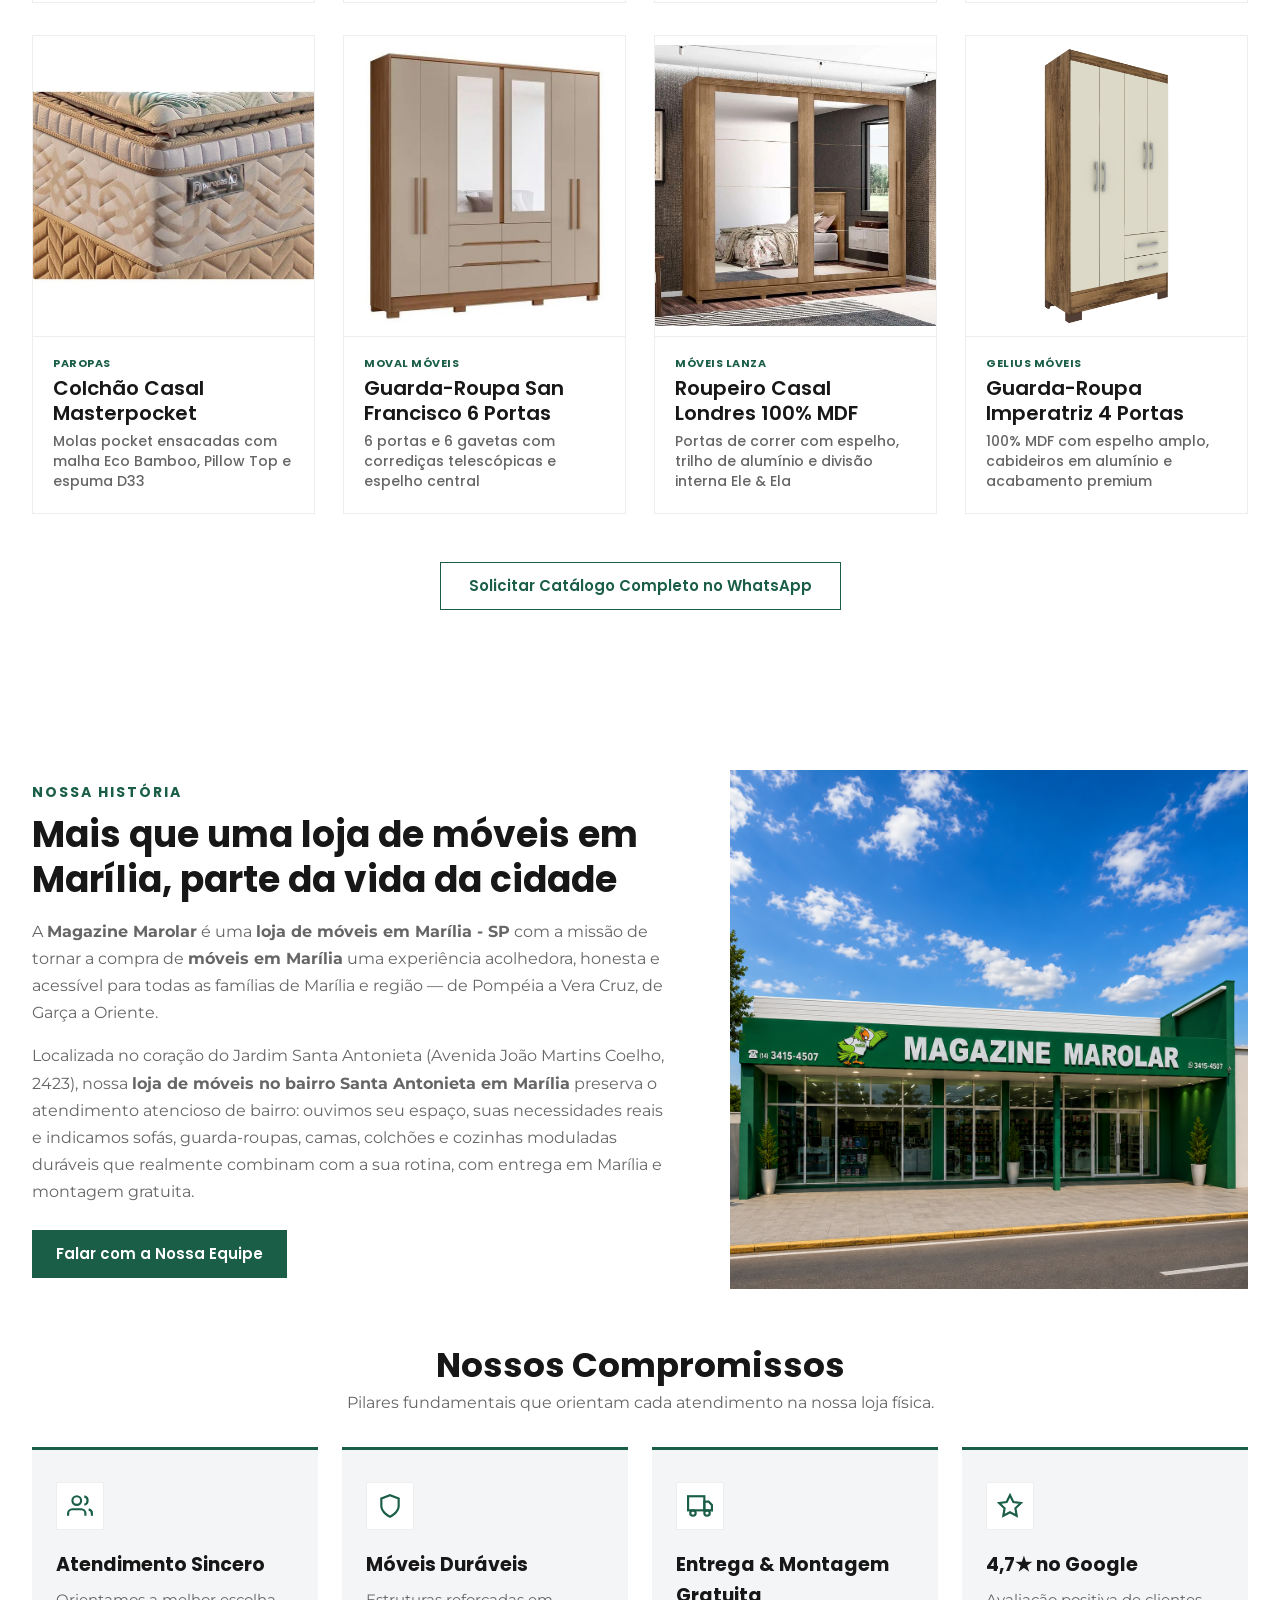
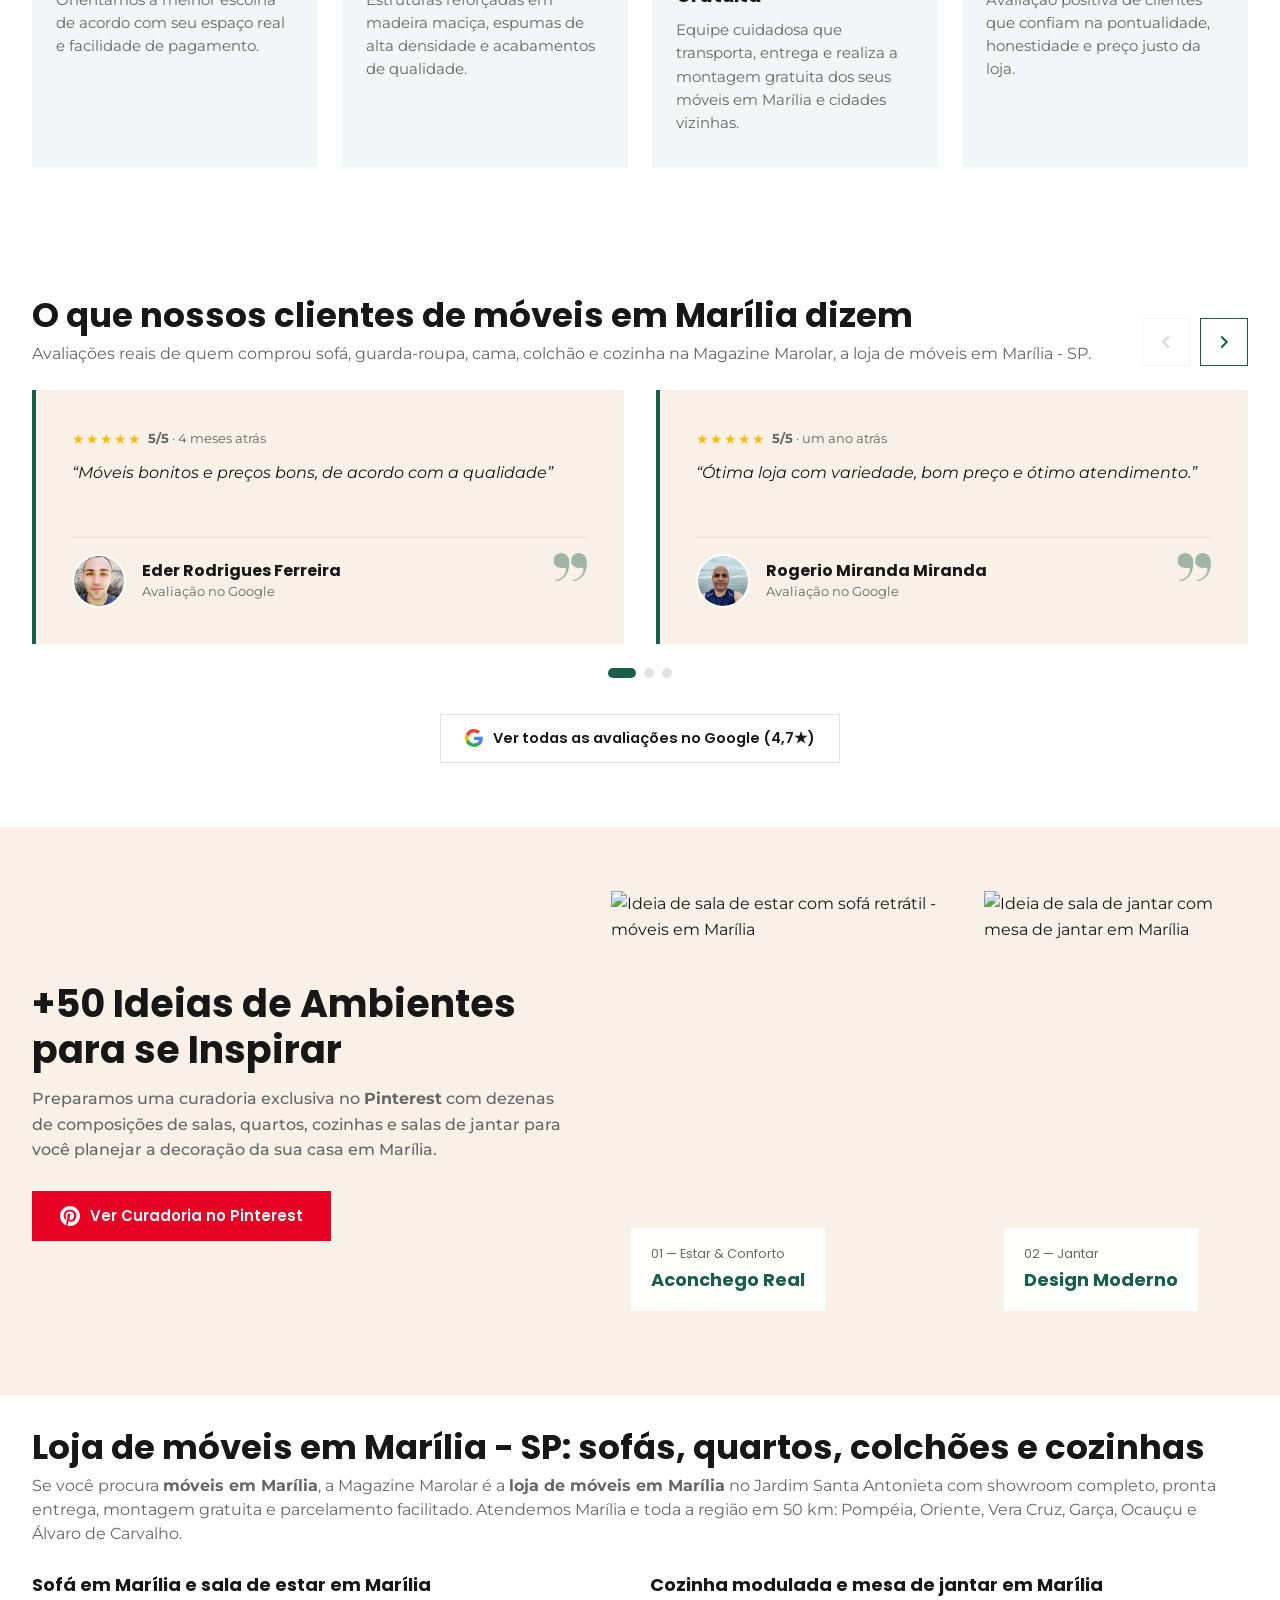
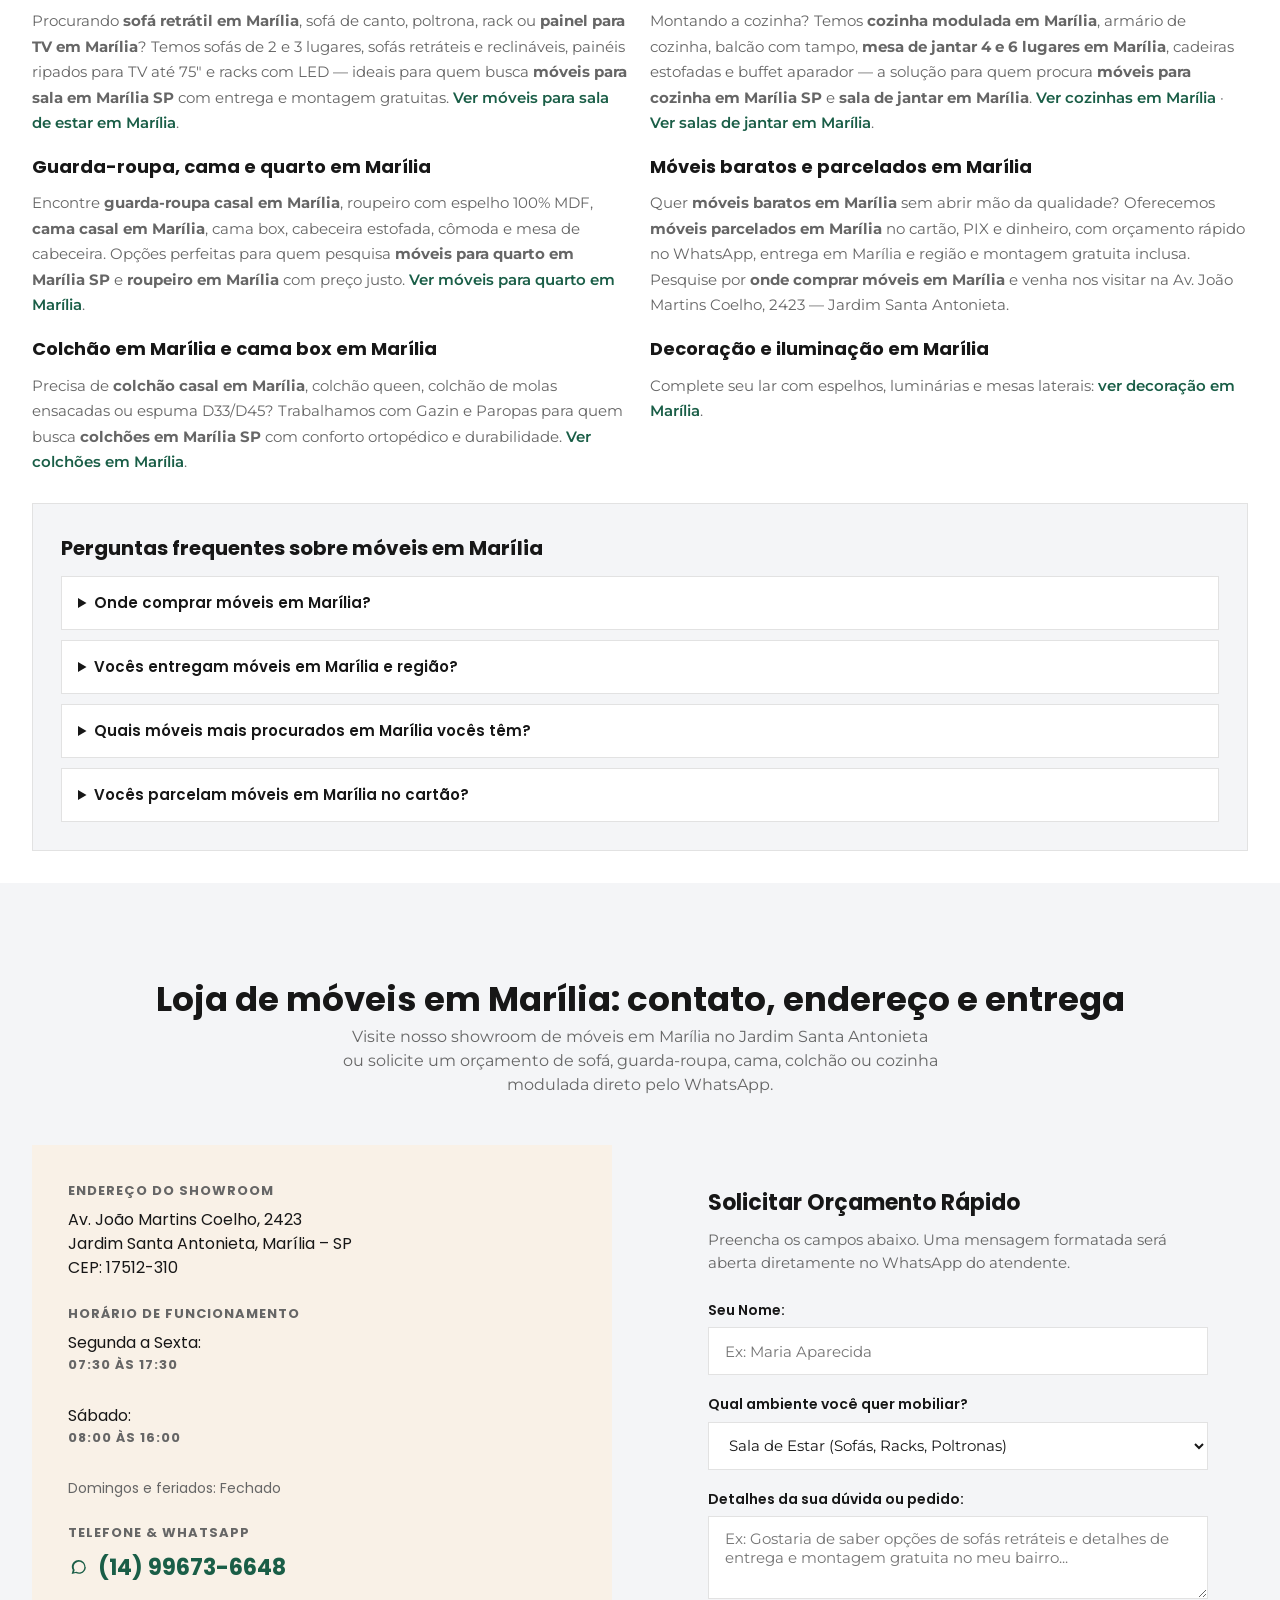
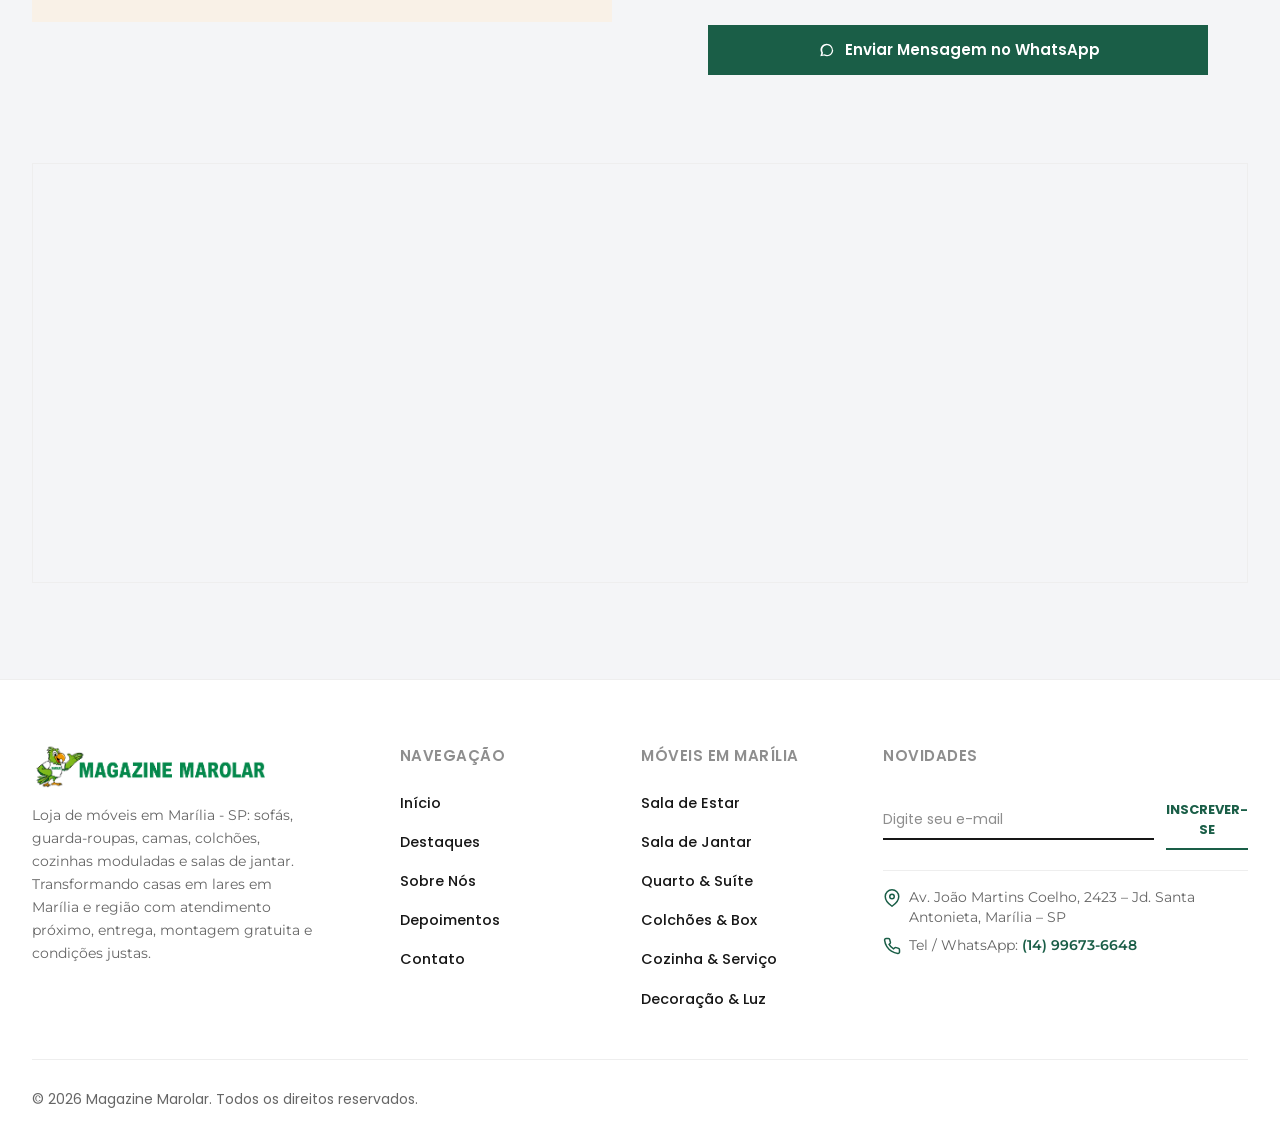
==== commit e2e5ba19: "Exibe imagens das categorias em largura e altura totais sem corte" ====
--- a/index.html
+++ b/index.html
@@ -48,7 +48,7 @@
   <link rel="preconnect" href="https://fonts.gstatic.com" crossorigin>
   <link href="https://fonts.googleapis.com/css2?family=Fraunces:opsz,wght@9..144,400;9..144,600;9..144,700;9..144,900&family=Montserrat:ital,wght@0,300..800;1,300..800&family=Poppins:ital,wght@0,300;0,400;0,500;0,600;0,700;0,800;0,900;1,400;1,600&display=swap" rel="stylesheet">
 
-  <link rel="stylesheet" href="css/style.css">
+  <link rel="stylesheet" href="css/style.css?v=4">
 
   <!-- Schema.org JSON-LD -->
   <script type="application/ld+json">
--- a/css/style.css
+++ b/css/style.css
@@ -732,7 +732,7 @@
 .product-furniro-thumb img {
   width: 100%;
   height: 100%;
-  object-fit: cover;
+  object-fit: contain;
   display: block;
 }
 
@@ -881,7 +881,7 @@
 .catalog-cat-photo {
   position: relative;
   width: 100%;
-  aspect-ratio: 4 / 3;
+  aspect-ratio: 1 / 1;
   overflow: hidden;
   background-color: var(--bg-trust-bar);
 }
@@ -889,7 +889,7 @@
 .catalog-cat-photo img {
   width: 100%;
   height: 100%;
-  object-fit: cover;
+  object-fit: contain;
   display: block;
   transition: transform 300ms ease;
 }
@@ -1063,7 +1063,7 @@
 .category-detail-thumb img {
   width: 100%;
   height: 100%;
-  object-fit: cover;
+  object-fit: contain;
 }
 
 .category-detail-content {
@@ -2152,7 +2152,7 @@
   }
 
   .catalog-cat-photo {
-    aspect-ratio: 16 / 10;
+    aspect-ratio: 1 / 1;
   }
 
   .catalog-cat-icon {
@@ -2352,7 +2352,7 @@
 }
 .lp-trust-chip svg { color: var(--primary-color); flex-shrink: 0; }
 .lp-hero-media img {
-  width: 100%; height: 380px; object-fit: cover; display: block;
+  width: 100%; aspect-ratio: 1 / 1; height: auto; object-fit: cover; display: block;
   border: 1px solid var(--color-borda);
 }
 .lp-breadcrumb { font-size: 13.5px; color: var(--text-muted); margin-top: 18px; }
@@ -2397,8 +2397,14 @@
   position: relative; overflow: hidden; background: #fff;
   border: 1px solid var(--color-borda);
 }
-.lp-slides { display: flex; transition: transform 450ms ease; }
-.lp-slides img { width: 100%; height: 360px; object-fit: cover; flex-shrink: 0; }
+.lp-slides { display: flex; align-items: center; transition: transform 450ms ease; }
+.lp-slides img {
+  width: 100%;
+  height: auto;
+  object-fit: contain;
+  flex-shrink: 0;
+  display: block;
+}
 .lp-slider-btn {
   position: absolute; top: 50%; transform: translateY(-50%);
   width: 42px; height: 42px; background: rgba(255,255,255,0.95);
@@ -2425,7 +2431,6 @@
   .lp-hero-grid, .lp-cat-grid { grid-template-columns: 1fr; gap: 24px; }
   .lp-cat-grid.reverse > .lp-cat-text { order: 1; }
   .lp-cat-grid.reverse > .lp-cat-media { order: 2; }
-  .lp-hero-media img { height: 260px; }
-  .lp-slides img { height: 280px; }
+  .lp-hero-media img { aspect-ratio: 1 / 1; }
   .lp-anchor-nav { top: 64px; }
 }
